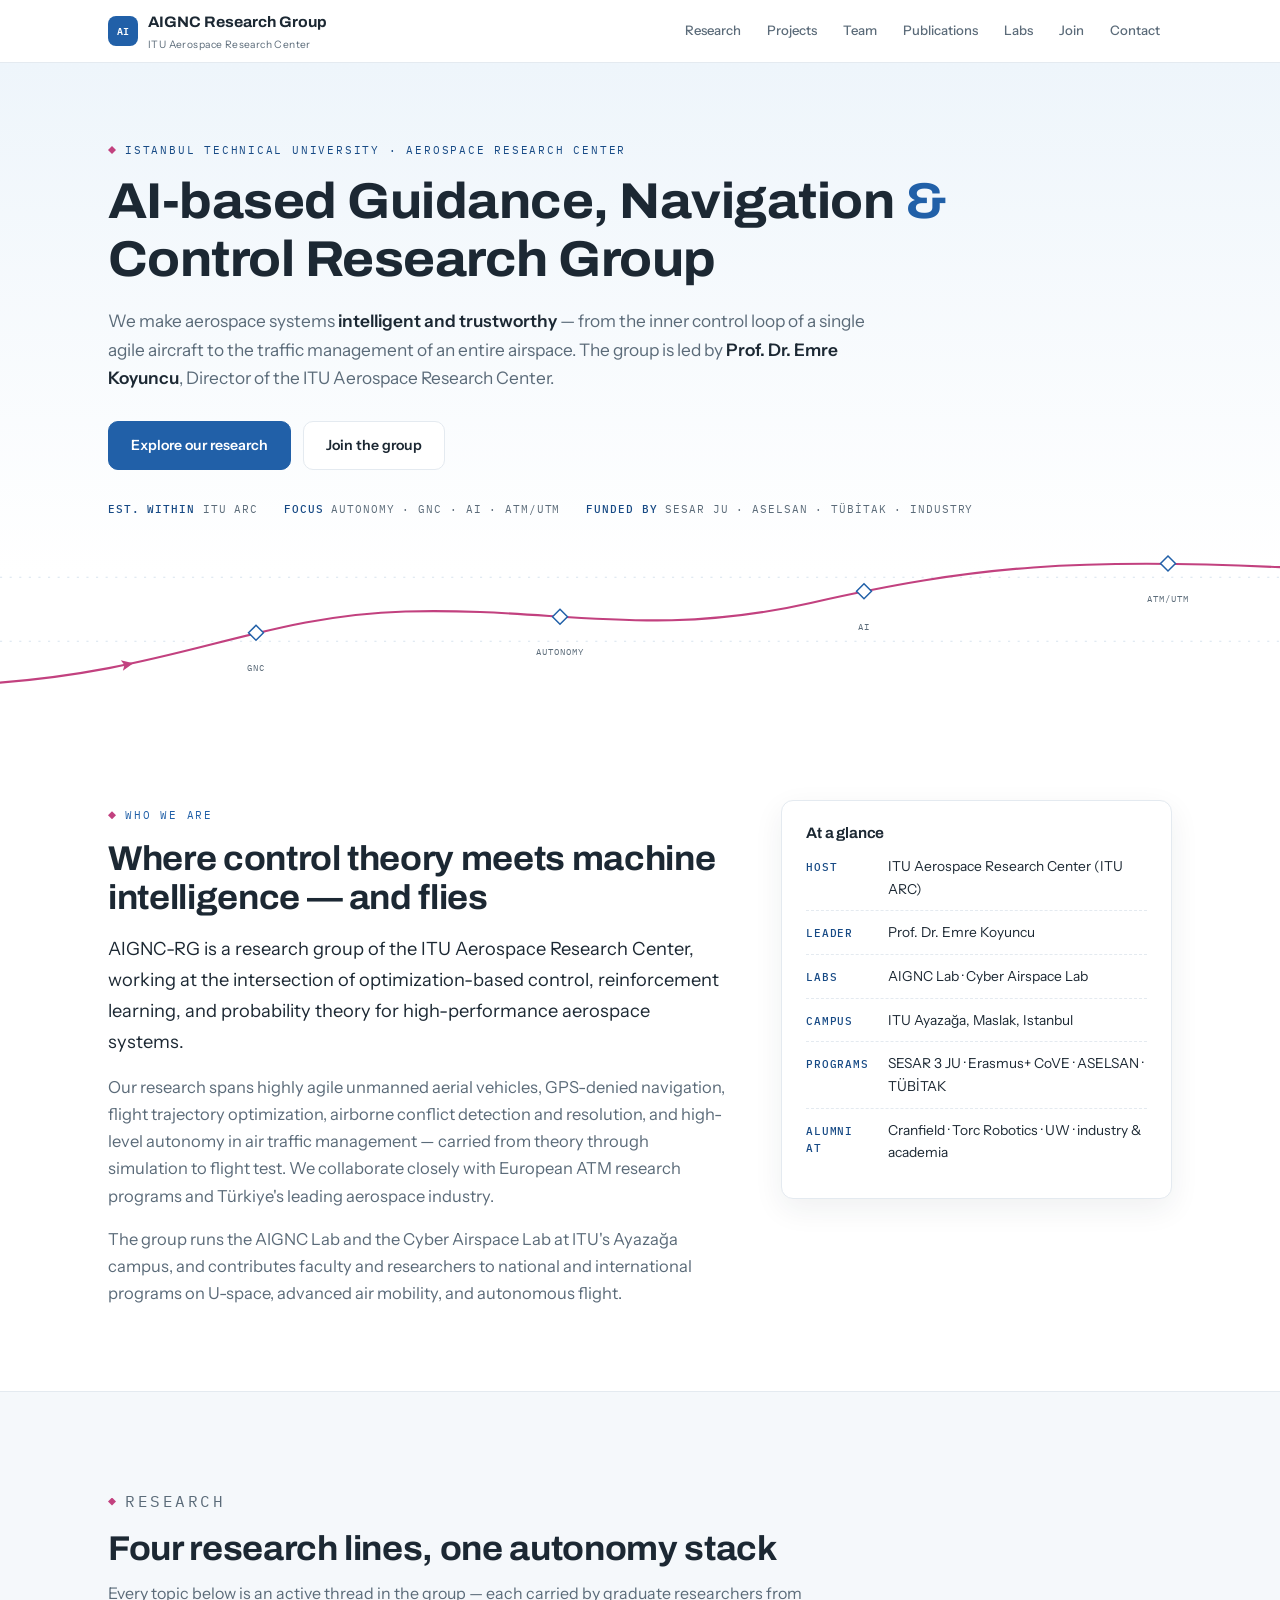
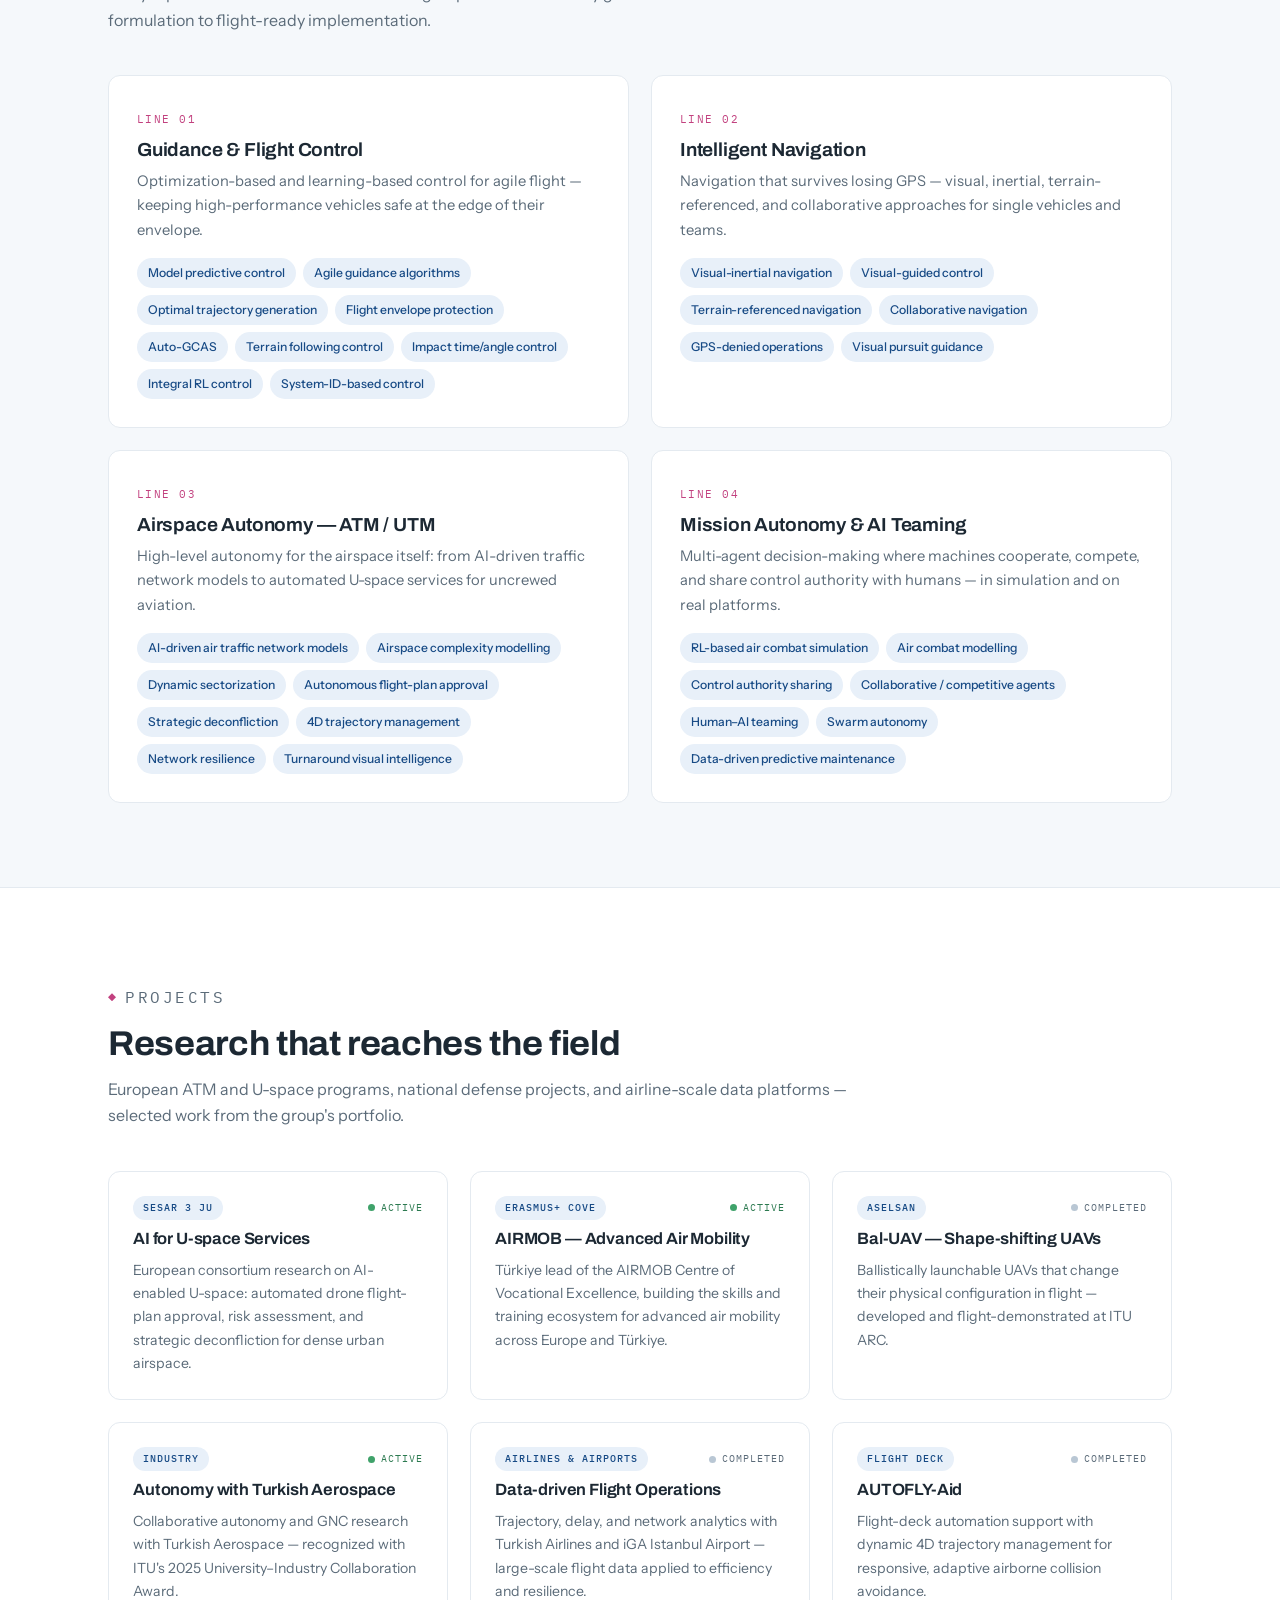
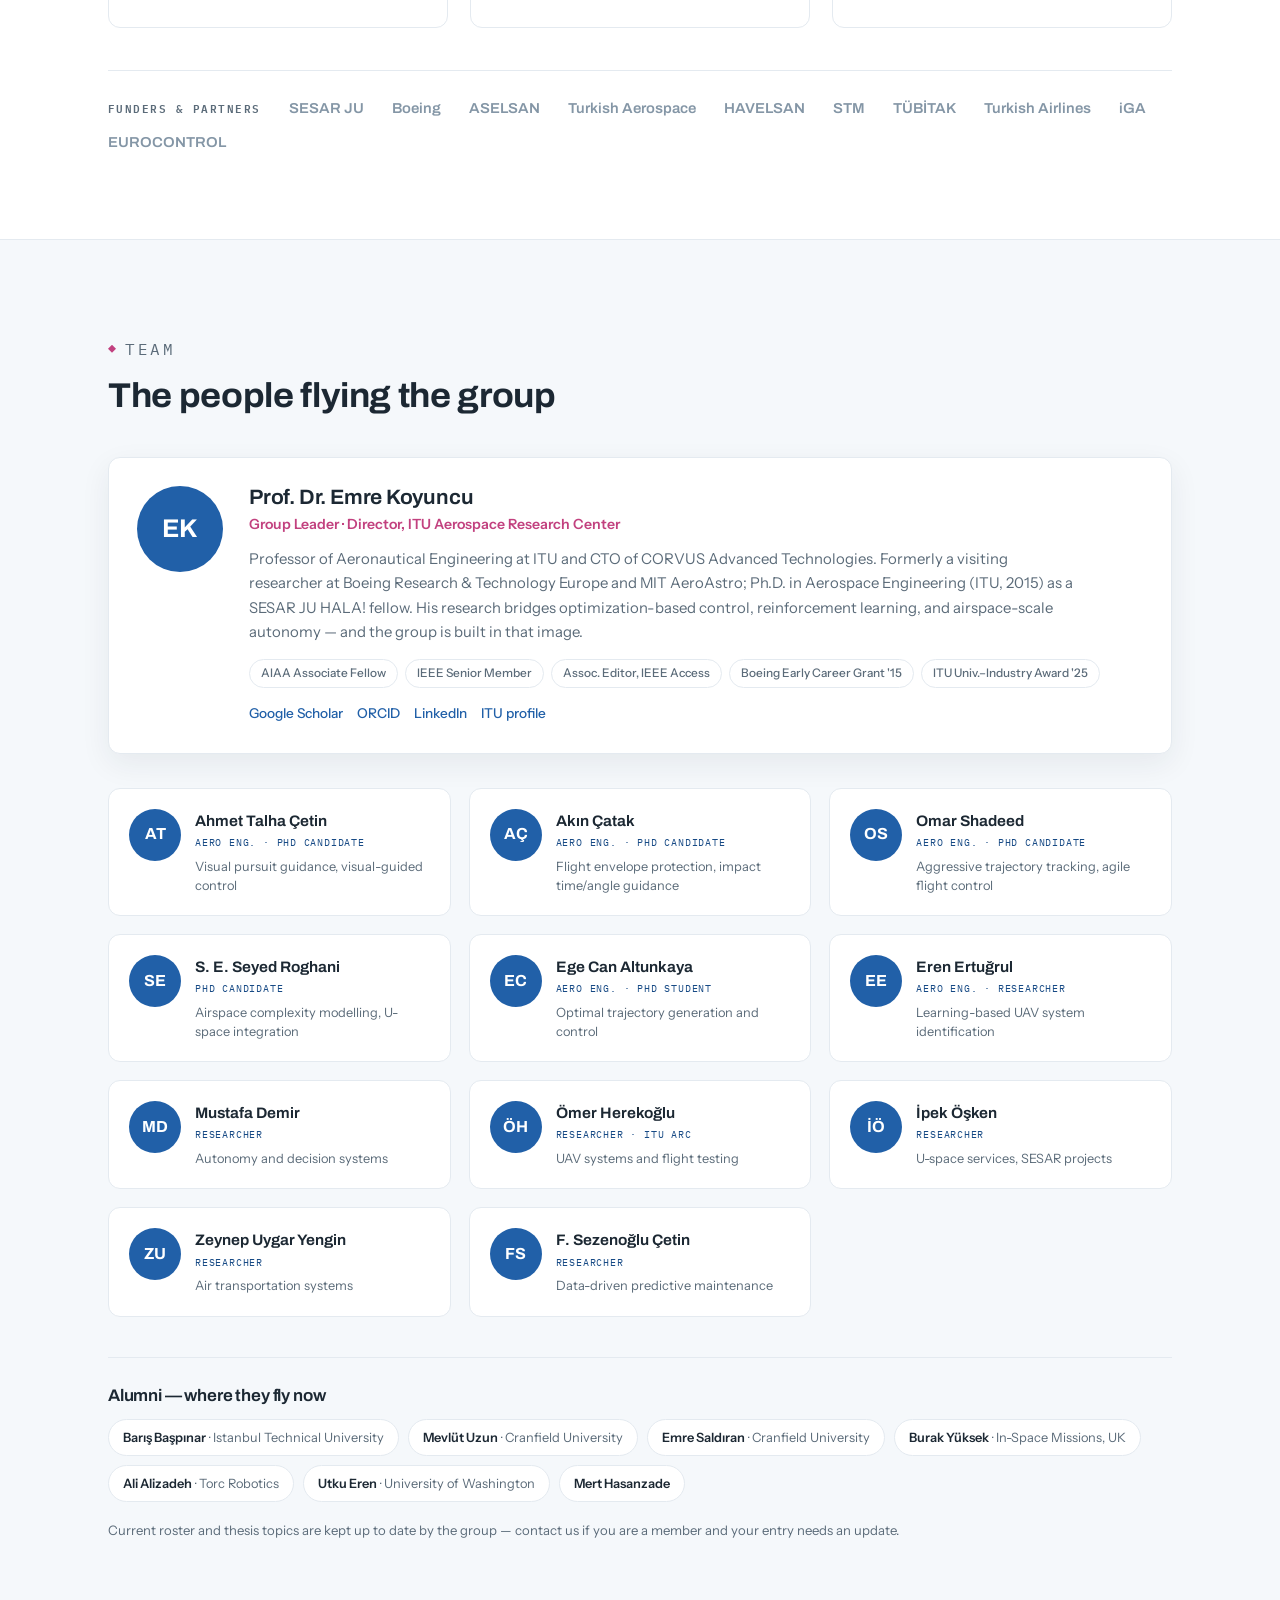
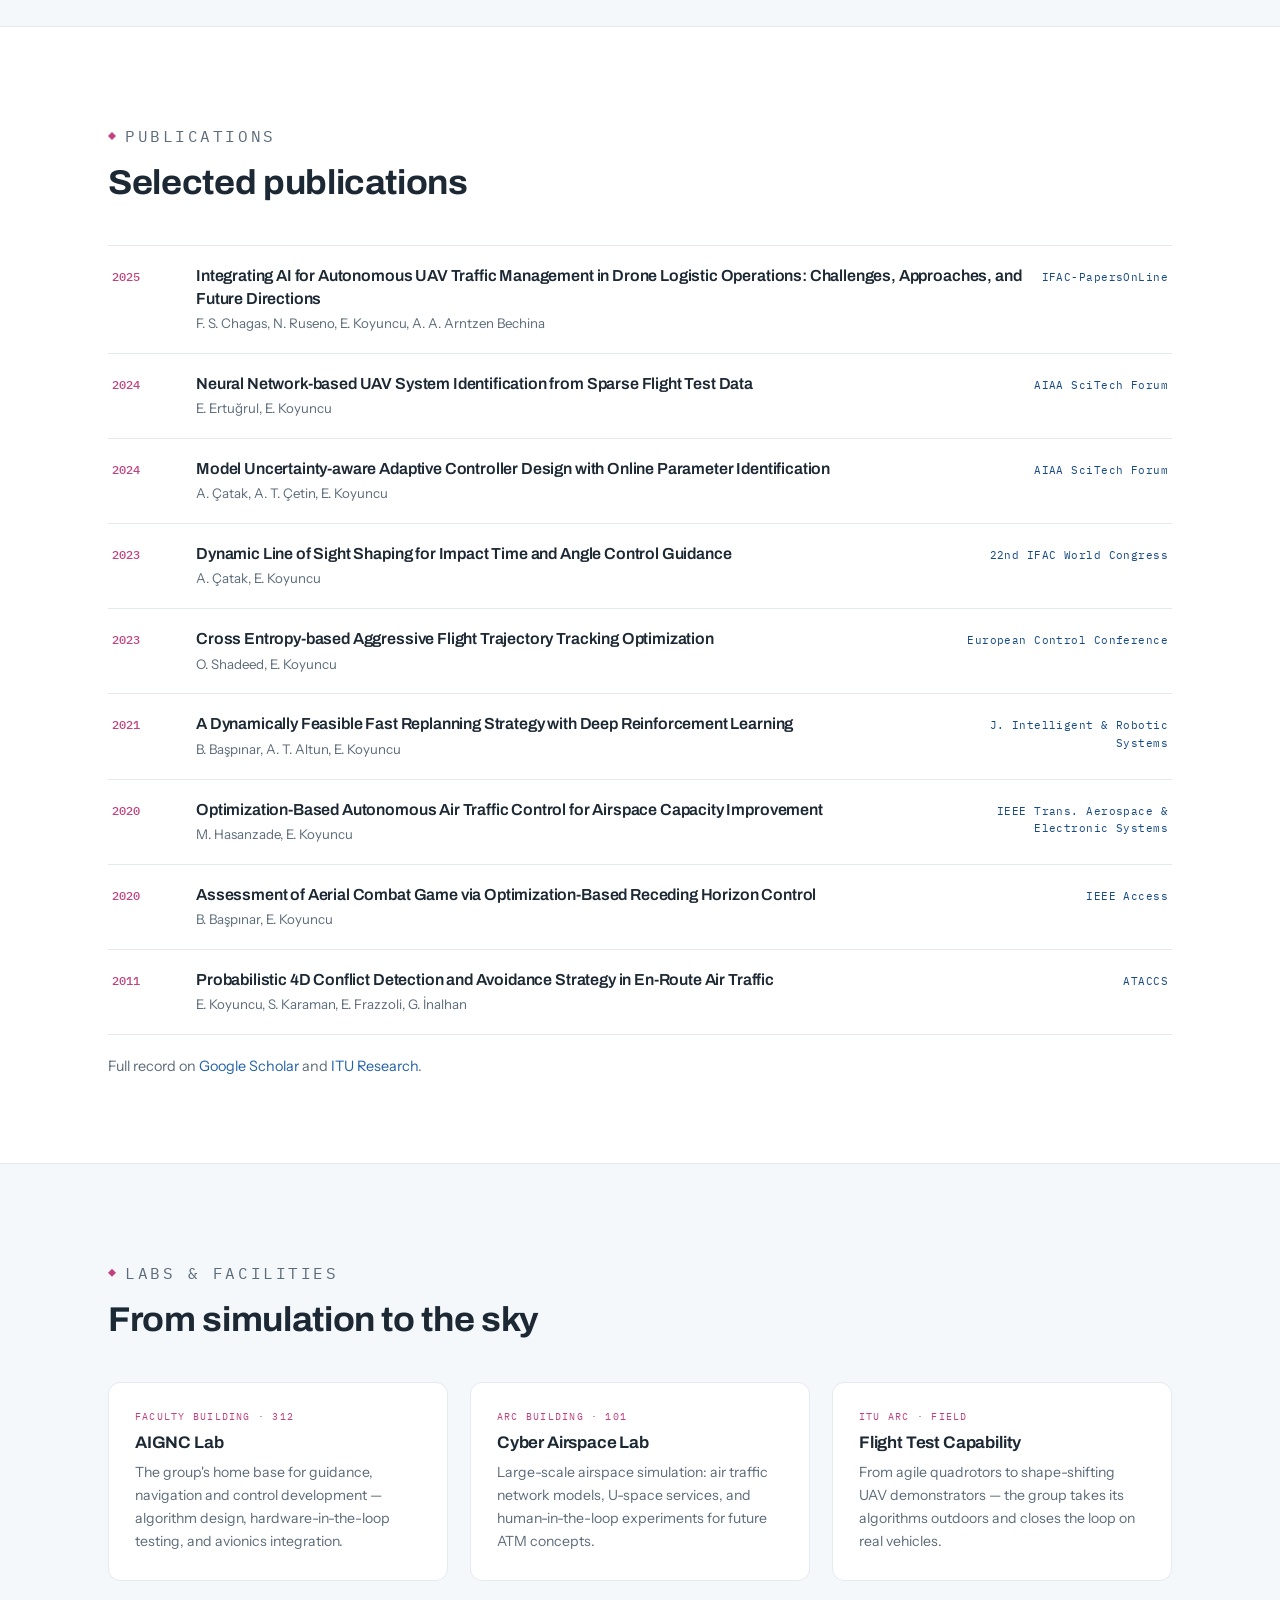
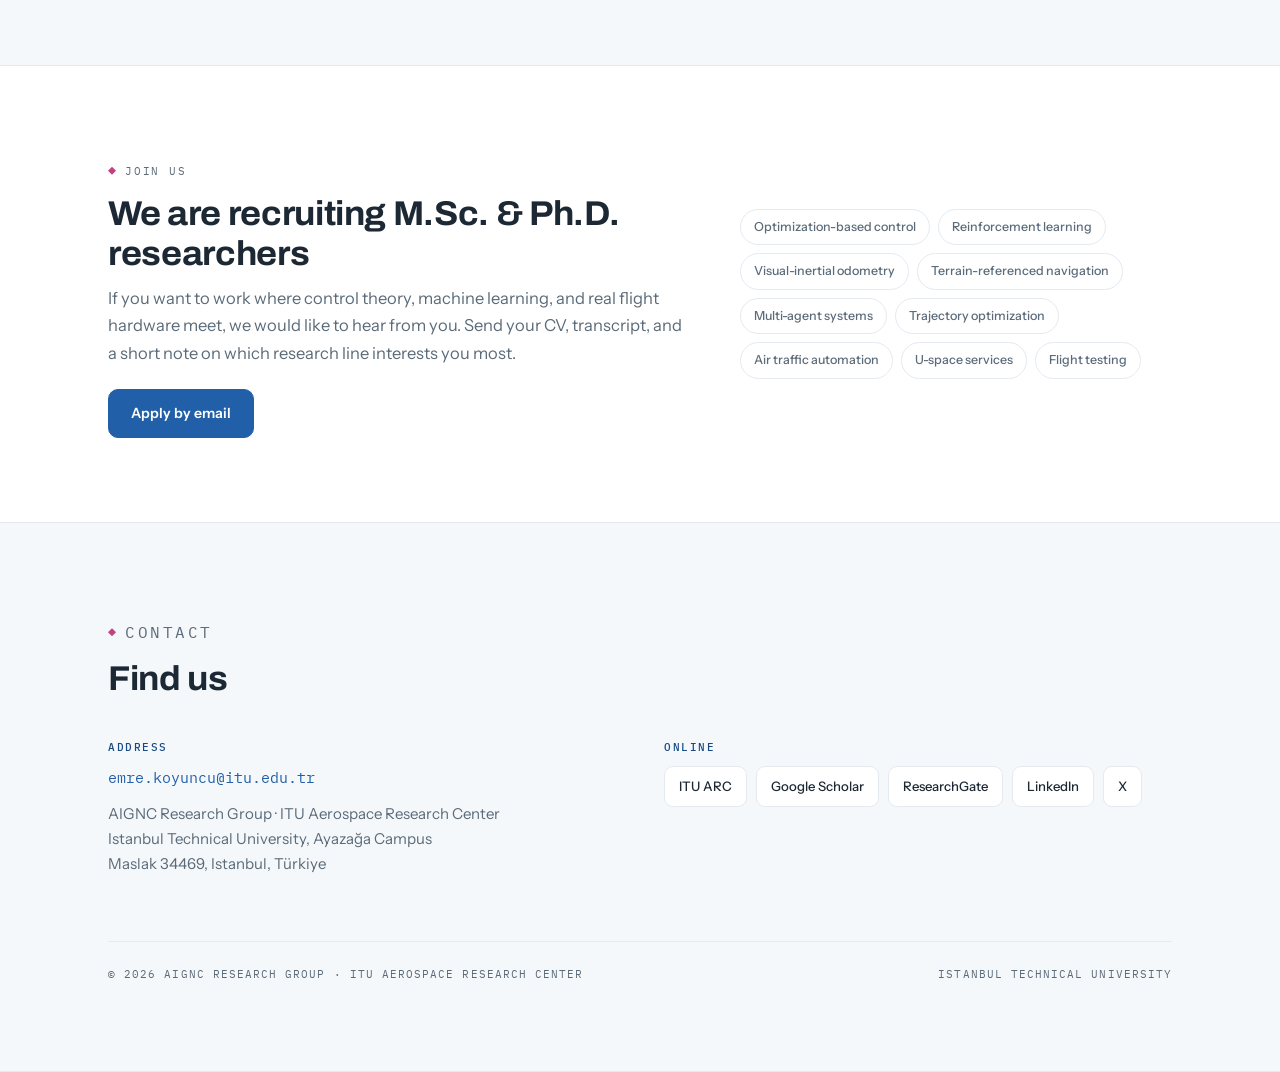
==== index.html @ 19add196 "Add files via upload" ====
<!DOCTYPE html>
<html lang="en">
<head>
<meta charset="UTF-8">
<meta name="viewport" content="width=device-width, initial-scale=1.0">
<title>AIGNC Research Group — AI, Guidance, Navigation & Control | ITU Aerospace Research Center</title>
<meta name="description" content="The AI-based Guidance, Navigation and Control Research Group (AIGNC-RG) at ITU Aerospace Research Center. Led by Prof. Dr. Emre Koyuncu. Research in aerospace autonomy, GNC, AI in aerospace, and ATM/UTM.">
<meta property="og:title" content="AIGNC Research Group — ITU Aerospace Research Center">
<meta property="og:description" content="Autonomy, guidance, navigation & control, AI in aerospace, and ATM/UTM research at Istanbul Technical University.">
<meta property="og:type" content="website">
<link rel="preconnect" href="https://fonts.googleapis.com">
<link rel="preconnect" href="https://fonts.gstatic.com" crossorigin>
<link href="https://fonts.googleapis.com/css2?family=Archivo:wdth,wght@88..112,400..750&family=Instrument+Sans:ital,wght@0,400..700;1,400&family=IBM+Plex+Mono:wght@400;500&display=swap" rel="stylesheet">
<style>
:root{
  --bg:#FFFFFF;
  --bg-soft:#F5F8FB;        /* alternating sections */
  --bg-sky:linear-gradient(180deg,#EEF5FB 0%,#FFFFFF 78%);
  --ink:#1C2833;
  --ink-dim:#5B6B79;
  --line:#E4EAF0;
  --blue:#2160A8;           /* chart blue — links, structure */
  --blue-deep:#174A85;
  --blue-tint:#E8F0F9;
  --magenta:#C2417F;        /* the flight-path line, used sparingly */
  --radius:12px;
  --maxw:1120px;
  --font-display:"Archivo",system-ui,sans-serif;
  --font-body:"Instrument Sans",system-ui,sans-serif;
  --font-mono:"IBM Plex Mono",Consolas,monospace;
  --shadow:0 10px 30px rgba(28,40,51,.07);
}
*{margin:0;padding:0;box-sizing:border-box}
html{scroll-behavior:smooth;scroll-padding-top:80px}
body{
  font-family:var(--font-body);font-size:16.5px;line-height:1.65;
  color:var(--ink);background:var(--bg);-webkit-font-smoothing:antialiased;
}
::selection{background:var(--blue);color:#fff}
.wrap{max-width:var(--maxw);margin:0 auto;padding:0 28px}
h1,h2,h3{font-family:var(--font-display);line-height:1.15;letter-spacing:-.01em;color:var(--ink)}
h2{font-size:clamp(1.6rem,3vw,2.15rem);font-weight:700;font-variation-settings:"wdth" 104}
h3{font-size:1.05rem;font-weight:650;font-variation-settings:"wdth" 102}
a{color:var(--blue);text-decoration:none}
a:hover{text-decoration:underline;text-underline-offset:3px}
a:focus-visible,button:focus-visible{outline:2px solid var(--blue);outline-offset:3px;border-radius:4px}
section{padding:84px 0}
.alt{background:var(--bg-soft);border-top:1px solid var(--line);border-bottom:1px solid var(--line)}
.eyebrow{
  display:inline-flex;align-items:center;gap:9px;
  font-family:var(--font-mono);font-size:.7rem;letter-spacing:.16em;
  text-transform:uppercase;color:var(--blue);margin-bottom:14px;
}
.eyebrow::before{
  content:"";width:8px;height:8px;flex:none;background:var(--magenta);
  clip-path:polygon(50% 0,100% 50%,50% 100%,0 50%);
}
.sec-head{max-width:740px;margin-bottom:42px}
.sec-head p{margin-top:12px;color:var(--ink-dim);font-size:1rem}
.reveal{opacity:0;transform:translateY(16px);transition:opacity .65s ease,transform .65s ease}
.reveal.in{opacity:1;transform:none}
@media (prefers-reduced-motion:reduce){
  .reveal{opacity:1;transform:none;transition:none}
  html{scroll-behavior:auto}
  #fpath{stroke-dashoffset:0 !important;animation:none !important}
}

/* ---------- nav ---------- */
.nav{
  position:sticky;top:0;z-index:60;background:rgba(255,255,255,.88);
  backdrop-filter:blur(10px);border-bottom:1px solid var(--line);
}
.nav-in{max-width:var(--maxw);margin:0 auto;padding:0 28px;display:flex;align-items:center;gap:20px;height:62px}
.brand{display:flex;align-items:center;gap:10px;text-decoration:none}
.brand:hover{text-decoration:none}
.brand .mark{
  width:30px;height:30px;border-radius:8px;background:var(--blue);
  display:grid;place-items:center;color:#fff;
  font-family:var(--font-mono);font-size:.6rem;font-weight:600;letter-spacing:.03em;
}
.brand b{font-family:var(--font-display);font-weight:700;font-size:.95rem;color:var(--ink);font-variation-settings:"wdth" 104}
.brand small{display:block;font-size:.64rem;color:var(--ink-dim);font-weight:400;letter-spacing:.04em;margin-top:1px}
.nav-links{display:flex;gap:2px;margin-left:auto;overflow-x:auto;scrollbar-width:none}
.nav-links::-webkit-scrollbar{display:none}
.nav-links a{
  font-size:.82rem;font-weight:500;color:var(--ink-dim);
  padding:8px 12px;border-radius:8px;white-space:nowrap;
}
.nav-links a:hover{color:var(--blue-deep);background:var(--blue-tint);text-decoration:none}

/* ---------- hero ---------- */
.hero{background:var(--bg-sky);position:relative;overflow:hidden}
.hero-in{max-width:var(--maxw);margin:0 auto;padding:72px 28px 0;position:relative;z-index:1}
.hero .eyebrow{color:var(--blue-deep)}
.hero h1{
  font-size:clamp(2rem,4.6vw,3.15rem);font-weight:730;
  font-variation-settings:"wdth" 106;max-width:17em;
}
.hero h1 em{font-style:normal;color:var(--blue)}
.hero .sub{
  margin-top:18px;max-width:44em;font-size:1.08rem;color:var(--ink-dim);
}
.hero .sub b{color:var(--ink);font-weight:600}
.hero-ctas{display:flex;flex-wrap:wrap;gap:12px;margin-top:28px}
.btn{
  display:inline-block;font-family:var(--font-body);font-weight:600;font-size:.88rem;
  padding:12px 22px;border-radius:10px;border:1px solid var(--line);
  color:var(--ink);background:#fff;transition:all .2s ease;
}
.btn:hover{text-decoration:none;transform:translateY(-1px);border-color:var(--blue);color:var(--blue-deep);box-shadow:var(--shadow)}
.btn.primary{background:var(--blue);border-color:var(--blue);color:#fff}
.btn.primary:hover{background:var(--blue-deep);border-color:var(--blue-deep);color:#fff}
.hero-facts{
  display:flex;flex-wrap:wrap;gap:8px 26px;margin-top:30px;
  font-family:var(--font-mono);font-size:.7rem;letter-spacing:.08em;
  color:var(--ink-dim);text-transform:uppercase;
}
.hero-facts span b{color:var(--blue-deep);font-weight:500}

/* hero flight-path band */
.skyband{position:relative;margin-top:8px;height:190px}
.skyband svg{position:absolute;inset:0;width:100%;height:100%}
#fpath{
  stroke:var(--magenta);stroke-width:2;fill:none;
  stroke-dasharray:1600;stroke-dashoffset:1600;
  animation:draw 3s .3s ease forwards;
}
@keyframes draw{to{stroke-dashoffset:0}}
.gridline{stroke:#D7E3EE;stroke-width:1;stroke-dasharray:2 7}
.wpd{fill:#fff;stroke:var(--blue);stroke-width:1.4}
.wpt-lab{font-family:var(--font-mono);font-size:8.5px;fill:var(--ink-dim);letter-spacing:1px}

/* ---------- about ---------- */
.about-grid{display:grid;grid-template-columns:1.35fr .85fr;gap:52px;align-items:start}
.about-grid .lede{font-size:1.14rem;line-height:1.7}
.about-grid p+p{margin-top:16px;color:var(--ink-dim)}
.host-card{
  background:#fff;border:1px solid var(--line);border-radius:var(--radius);
  padding:24px;box-shadow:var(--shadow);
}
.host-card h3{font-size:.95rem;margin-bottom:12px}
.host-card p{font-size:.88rem;color:var(--ink-dim)}
.host-card .row{display:flex;gap:12px;padding:10px 0;border-top:1px dashed var(--line);font-size:.86rem;align-items:baseline}
.host-card .row:first-of-type{border-top:none;padding-top:0}
.host-card .row b{font-family:var(--font-mono);font-size:.66rem;letter-spacing:.08em;color:var(--blue-deep);min-width:70px;text-transform:uppercase;font-weight:500}

/* ---------- research ---------- */
.themes{display:grid;grid-template-columns:1fr 1fr;gap:22px}
.theme{
  background:#fff;border:1px solid var(--line);border-radius:var(--radius);
  padding:28px;transition:transform .22s ease,box-shadow .22s ease,border-color .22s ease;
}
.theme:hover{transform:translateY(-3px);box-shadow:var(--shadow);border-color:#CBD9E6}
.theme .num{
  font-family:var(--font-mono);font-size:.66rem;letter-spacing:.14em;color:var(--magenta);
  text-transform:uppercase;
}
.theme h3{font-size:1.18rem;margin:8px 0 8px}
.theme>p{font-size:.92rem;color:var(--ink-dim);margin-bottom:16px}
.chips{display:flex;flex-wrap:wrap;gap:7px}
.chips span{
  font-size:.76rem;font-weight:500;color:var(--blue-deep);
  background:var(--blue-tint);border-radius:99px;padding:5px 11px;
}

/* ---------- projects ---------- */
.projects-grid{display:grid;grid-template-columns:repeat(3,1fr);gap:22px}
.proj{
  background:#fff;border:1px solid var(--line);border-radius:var(--radius);
  padding:24px;display:flex;flex-direction:column;gap:10px;
  transition:transform .22s ease,box-shadow .22s ease;
}
.proj:hover{transform:translateY(-3px);box-shadow:var(--shadow)}
.proj .top{display:flex;justify-content:space-between;align-items:center;gap:10px}
.proj .funder{
  font-family:var(--font-mono);font-size:.62rem;font-weight:500;letter-spacing:.1em;
  text-transform:uppercase;color:var(--blue-deep);
  background:var(--blue-tint);border-radius:99px;padding:4px 10px;
}
.proj .status{
  font-family:var(--font-mono);font-size:.6rem;letter-spacing:.1em;text-transform:uppercase;
  color:var(--ink-dim);display:inline-flex;align-items:center;gap:6px;
}
.proj .status::before{content:"";width:7px;height:7px;border-radius:50%;background:#B9C7D4}
.proj .status.active::before{background:#3FA26A}
.proj .status.active{color:#2C7A50}
.proj h3{font-size:1.02rem}
.proj p{font-size:.88rem;color:var(--ink-dim)}
.partners{
  margin-top:42px;padding-top:26px;border-top:1px solid var(--line);
  display:flex;flex-wrap:wrap;align-items:baseline;gap:10px 28px;
}
.partners .lbl{font-family:var(--font-mono);font-size:.66rem;letter-spacing:.14em;text-transform:uppercase;color:var(--ink-dim)}
.partners span{font-family:var(--font-display);font-variation-settings:"wdth" 103;font-weight:600;font-size:.9rem;color:#8496A6}

/* ---------- team ---------- */
.leader{
  display:grid;grid-template-columns:auto 1fr;gap:26px;align-items:start;
  background:#fff;border:1px solid var(--line);border-radius:var(--radius);
  padding:28px;box-shadow:var(--shadow);margin-bottom:34px;
}
.avatar{
  width:86px;height:86px;border-radius:50%;flex:none;
  background:var(--blue);color:#fff;display:grid;place-items:center;
  font-family:var(--font-display);font-weight:700;font-size:1.6rem;
}
.avatar.sm{width:52px;height:52px;font-size:1rem}
.leader h3{font-size:1.3rem}
.leader .role{color:var(--magenta);font-weight:600;font-size:.88rem;margin:3px 0 10px}
.leader p{font-size:.93rem;color:var(--ink-dim);max-width:56em}
.leader .creds{display:flex;flex-wrap:wrap;gap:7px;margin-top:14px}
.leader .creds span{
  font-size:.74rem;font-weight:500;color:var(--ink-dim);
  border:1px solid var(--line);border-radius:99px;padding:4px 11px;
}
.leader .links{display:flex;flex-wrap:wrap;gap:14px;margin-top:14px;font-size:.85rem;font-weight:500}
.team-grid{display:grid;grid-template-columns:repeat(3,1fr);gap:18px}
.member{
  background:#fff;border:1px solid var(--line);border-radius:var(--radius);
  padding:20px;display:flex;gap:14px;align-items:flex-start;
  transition:transform .2s ease,box-shadow .2s ease;
}
.member:hover{transform:translateY(-2px);box-shadow:var(--shadow)}
.member h4{font-family:var(--font-display);font-variation-settings:"wdth" 102;font-size:.95rem;font-weight:650}
.member .deg{font-family:var(--font-mono);font-size:.62rem;letter-spacing:.08em;text-transform:uppercase;color:var(--blue-deep);margin:2px 0 6px}
.member p{font-size:.8rem;color:var(--ink-dim);line-height:1.5}
.alumni{margin-top:40px;padding-top:28px;border-top:1px solid var(--line)}
.alumni h3{margin-bottom:14px}
.alumni-row{display:flex;flex-wrap:wrap;gap:9px}
.alumni-row span{
  font-size:.8rem;color:var(--ink-dim);background:#fff;border:1px solid var(--line);
  border-radius:99px;padding:7px 14px;
}
.alumni-row b{color:var(--ink);font-weight:600}
.team-note{margin-top:18px;font-size:.82rem;color:var(--ink-dim)}

/* ---------- publications ---------- */
.pub-list{border-top:1px solid var(--line)}
.pub{
  display:grid;grid-template-columns:64px 1fr auto;gap:20px;align-items:baseline;
  padding:18px 4px;border-bottom:1px solid var(--line);
}
.pub .yr{font-family:var(--font-mono);font-size:.78rem;font-weight:500;color:var(--magenta)}
.pub h3{font-size:1rem;font-weight:600;line-height:1.45;font-variation-settings:"wdth" 100}
.pub .auth{font-size:.83rem;color:var(--ink-dim);margin-top:3px}
.pub .venue{font-family:var(--font-mono);font-size:.68rem;letter-spacing:.04em;color:var(--blue-deep);text-align:right;max-width:220px}
.pub-foot{margin-top:20px;font-size:.9rem;color:var(--ink-dim)}

/* ---------- facilities ---------- */
.fac-grid{display:grid;grid-template-columns:repeat(3,1fr);gap:22px}
.fac{
  background:#fff;border:1px solid var(--line);border-radius:var(--radius);padding:26px;
}
.fac .loc{font-family:var(--font-mono);font-size:.64rem;letter-spacing:.12em;text-transform:uppercase;color:var(--magenta);margin-bottom:8px}
.fac h3{font-size:1.05rem;margin-bottom:8px}
.fac p{font-size:.88rem;color:var(--ink-dim)}

/* ---------- join ---------- */
.join-in{display:grid;grid-template-columns:1.15fr .85fr;gap:48px;align-items:center}
.join-in p{color:var(--ink-dim);margin-top:12px;max-width:36em}
.join-topics{display:flex;flex-wrap:wrap;gap:8px}
.join-topics span{
  font-size:.78rem;font-weight:500;background:#fff;border:1px solid var(--line);
  border-radius:99px;padding:7px 13px;color:var(--ink-dim);
}

/* ---------- contact ---------- */
.contact-grid{display:grid;grid-template-columns:1fr 1fr;gap:48px}
.contact .block h3{font-family:var(--font-mono);font-size:.68rem;font-weight:500;letter-spacing:.14em;text-transform:uppercase;color:var(--blue-deep);margin-bottom:12px}
.contact .block p{color:var(--ink-dim);font-size:.94rem}
.contact .mail{font-family:var(--font-mono);font-size:.98rem}
.linkrow{display:flex;flex-wrap:wrap;gap:9px;margin-top:6px}
.linkrow a{
  font-size:.82rem;font-weight:500;border:1px solid var(--line);border-radius:9px;
  padding:9px 14px;color:var(--ink);background:#fff;
}
.linkrow a:hover{border-color:var(--blue);color:var(--blue-deep);text-decoration:none}
.foot{
  border-top:1px solid var(--line);margin-top:64px;padding:24px 0 4px;
  display:flex;justify-content:space-between;gap:16px;flex-wrap:wrap;
  font-family:var(--font-mono);font-size:.66rem;letter-spacing:.1em;
  color:var(--ink-dim);text-transform:uppercase;
}

/* ---------- responsive ---------- */
@media (max-width:960px){
  .themes,.contact-grid,.join-in,.about-grid{grid-template-columns:1fr;gap:34px}
  .projects-grid,.fac-grid,.team-grid{grid-template-columns:1fr 1fr}
  .skyband{height:150px}
}
@media (max-width:620px){
  section{padding:60px 0}
  .wrap{padding:0 20px}
  .nav-in{padding:0 20px;gap:12px}
  .brand small{display:none}
  .projects-grid,.fac-grid,.team-grid{grid-template-columns:1fr}
  .leader{grid-template-columns:1fr}
  .pub{grid-template-columns:52px 1fr}
  .pub .venue{grid-column:2;text-align:left;max-width:none;margin-top:2px}
  .skyband{height:120px}
}
</style>
</head>
<body>

<!-- ═════════ NAV ═════════ -->
<nav class="nav" aria-label="Primary">
  <div class="nav-in">
    <a class="brand" href="#top">
      <span class="mark">AI</span>
      <span><b>AIGNC Research Group</b><small>ITU Aerospace Research Center</small></span>
    </a>
    <div class="nav-links">
      <a href="#research">Research</a>
      <a href="#projects">Projects</a>
      <a href="#team">Team</a>
      <a href="#publications">Publications</a>
      <a href="#facilities">Labs</a>
      <a href="#join">Join</a>
      <a href="#contact">Contact</a>
    </div>
  </div>
</nav>

<!-- ═════════ HERO ═════════ -->
<header class="hero" id="top">
  <div class="hero-in">
    <p class="eyebrow">Istanbul Technical University · Aerospace Research Center</p>
    <h1>AI-based Guidance, Navigation <em>&amp;</em> Control Research Group</h1>
    <p class="sub">
      We make aerospace systems <b>intelligent and trustworthy</b> — from the inner control loop of a
      single agile aircraft to the traffic management of an entire airspace. The group is led by
      <b>Prof. Dr. Emre Koyuncu</b>, Director of the ITU Aerospace Research Center.
    </p>
    <div class="hero-ctas">
      <a class="btn primary" href="#research">Explore our research</a>
      <a class="btn" href="#join">Join the group</a>
    </div>
    <div class="hero-facts">
      <span><b>Est. within</b> ITU ARC</span>
      <span><b>Focus</b> Autonomy · GNC · AI · ATM/UTM</span>
      <span><b>Funded by</b> SESAR JU · ASELSAN · TÜBİTAK · Industry</span>
    </div>
  </div>

  <!-- flight-path band: research themes as waypoints -->
  <div class="skyband" aria-hidden="true">
    <svg viewBox="0 0 1200 190" preserveAspectRatio="xMidYMax slice" xmlns="http://www.w3.org/2000/svg">
      <line class="gridline" x1="0" y1="60"  x2="1200" y2="60"/>
      <line class="gridline" x1="0" y1="120" x2="1200" y2="120"/>
      <path id="fpath" d="M-20 160 C 160 150, 240 96, 380 92 S 610 118, 760 84 S 1010 40, 1230 52"/>
      <g>
        <path class="wpd" d="M240 105 l7 7 -7 7 -7 -7 z"/>
        <text class="wpt-lab" x="240" y="148" text-anchor="middle">GNC</text>
        <path class="wpd" d="M525 90 l7 7 -7 7 -7 -7 z"/>
        <text class="wpt-lab" x="525" y="133" text-anchor="middle">AUTONOMY</text>
        <path class="wpd" d="M810 66 l7 7 -7 7 -7 -7 z"/>
        <text class="wpt-lab" x="810" y="109" text-anchor="middle">AI</text>
        <path class="wpd" d="M1095 40 l7 7 -7 7 -7 -7 z"/>
        <text class="wpt-lab" x="1095" y="83" text-anchor="middle">ATM/UTM</text>
      </g>
      <g id="plane">
        <path d="M0 -5 L11 0 L0 5 L2.5 0 Z" fill="#C2417F"/>
        <animateMotion id="planeMotion" dur="16s" repeatCount="indefinite" rotate="auto" begin="1s">
          <mpath href="#fpath"/>
        </animateMotion>
      </g>
    </svg>
  </div>
</header>

<!-- ═════════ ABOUT ═════════ -->
<section id="about">
  <div class="wrap">
    <div class="about-grid">
      <div class="reveal">
        <p class="eyebrow">Who we are</p>
        <h2>Where control theory meets machine intelligence — and flies</h2>
        <p class="lede" style="margin-top:16px">
          AIGNC-RG is a research group of the ITU Aerospace Research Center, working at the
          intersection of optimization-based control, reinforcement learning, and probability
          theory for high-performance aerospace systems.
        </p>
        <p>
          Our research spans highly agile unmanned aerial vehicles, GPS-denied navigation, flight
          trajectory optimization, airborne conflict detection and resolution, and high-level
          autonomy in air traffic management — carried from theory through simulation to flight
          test. We collaborate closely with European ATM research programs and Türkiye's leading
          aerospace industry.
        </p>
        <p>
          The group runs the AIGNC Lab and the Cyber Airspace Lab at ITU's Ayazağa campus, and
          contributes faculty and researchers to national and international programs on U-space,
          advanced air mobility, and autonomous flight.
        </p>
      </div>
      <aside class="host-card reveal" aria-label="At a glance">
        <h3>At a glance</h3>
        <div class="row"><b>Host</b><span>ITU Aerospace Research Center (ITU ARC)</span></div>
        <div class="row"><b>Leader</b><span>Prof. Dr. Emre Koyuncu</span></div>
        <div class="row"><b>Labs</b><span>AIGNC Lab · Cyber Airspace Lab</span></div>
        <div class="row"><b>Campus</b><span>ITU Ayazağa, Maslak, Istanbul</span></div>
        <div class="row"><b>Programs</b><span>SESAR 3 JU · Erasmus+ CoVE · ASELSAN · TÜBİTAK</span></div>
        <div class="row"><b>Alumni at</b><span>Cranfield · Torc Robotics · UW · industry &amp; academia</span></div>
      </aside>
    </div>
  </div>
</section>

<!-- ═════════ RESEARCH ═════════ -->
<section id="research" class="alt">
  <div class="wrap">
    <div class="sec-head reveal">
      <p class="eyebrow">Research</p>
      <h2>Four research lines, one autonomy stack</h2>
      <p>Every topic below is an active thread in the group — each carried by graduate researchers
      from formulation to flight-ready implementation.</p>
    </div>
    <div class="themes">
      <article class="theme reveal">
        <span class="num">Line 01</span>
        <h3>Guidance &amp; Flight Control</h3>
        <p>Optimization-based and learning-based control for agile flight — keeping high-performance
        vehicles safe at the edge of their envelope.</p>
        <div class="chips">
          <span>Model predictive control</span><span>Agile guidance algorithms</span>
          <span>Optimal trajectory generation</span><span>Flight envelope protection</span>
          <span>Auto-GCAS</span><span>Terrain following control</span>
          <span>Impact time/angle control</span><span>Integral RL control</span>
          <span>System-ID-based control</span>
        </div>
      </article>
      <article class="theme reveal">
        <span class="num">Line 02</span>
        <h3>Intelligent Navigation</h3>
        <p>Navigation that survives losing GPS — visual, inertial, terrain-referenced, and
        collaborative approaches for single vehicles and teams.</p>
        <div class="chips">
          <span>Visual-inertial navigation</span><span>Visual-guided control</span>
          <span>Terrain-referenced navigation</span><span>Collaborative navigation</span>
          <span>GPS-denied operations</span><span>Visual pursuit guidance</span>
        </div>
      </article>
      <article class="theme reveal">
        <span class="num">Line 03</span>
        <h3>Airspace Autonomy — ATM / UTM</h3>
        <p>High-level autonomy for the airspace itself: from AI-driven traffic network models to
        automated U-space services for uncrewed aviation.</p>
        <div class="chips">
          <span>AI-driven air traffic network models</span><span>Airspace complexity modelling</span>
          <span>Dynamic sectorization</span><span>Autonomous flight-plan approval</span>
          <span>Strategic deconfliction</span><span>4D trajectory management</span>
          <span>Network resilience</span><span>Turnaround visual intelligence</span>
        </div>
      </article>
      <article class="theme reveal">
        <span class="num">Line 04</span>
        <h3>Mission Autonomy &amp; AI Teaming</h3>
        <p>Multi-agent decision-making where machines cooperate, compete, and share control
        authority with humans — in simulation and on real platforms.</p>
        <div class="chips">
          <span>RL-based air combat simulation</span><span>Air combat modelling</span>
          <span>Control authority sharing</span><span>Collaborative / competitive agents</span>
          <span>Human–AI teaming</span><span>Swarm autonomy</span>
          <span>Data-driven predictive maintenance</span>
        </div>
      </article>
    </div>
  </div>
</section>

<!-- ═════════ PROJECTS ═════════ -->
<section id="projects">
  <div class="wrap">
    <div class="sec-head reveal">
      <p class="eyebrow">Projects</p>
      <h2>Research that reaches the field</h2>
      <p>European ATM and U-space programs, national defense projects, and airline-scale data
      platforms — selected work from the group's portfolio.</p>
    </div>
    <div class="projects-grid">
      <article class="proj reveal">
        <div class="top"><span class="funder">SESAR 3 JU</span><span class="status active">Active</span></div>
        <h3>AI for U-space Services</h3>
        <p>European consortium research on AI-enabled U-space: automated drone flight-plan approval,
        risk assessment, and strategic deconfliction for dense urban airspace.</p>
      </article>
      <article class="proj reveal">
        <div class="top"><span class="funder">Erasmus+ CoVE</span><span class="status active">Active</span></div>
        <h3>AIRMOB — Advanced Air Mobility</h3>
        <p>Türkiye lead of the AIRMOB Centre of Vocational Excellence, building the skills and
        training ecosystem for advanced air mobility across Europe and Türkiye.</p>
      </article>
      <article class="proj reveal">
        <div class="top"><span class="funder">ASELSAN</span><span class="status">Completed</span></div>
        <h3>Bal-UAV — Shape-shifting UAVs</h3>
        <p>Ballistically launchable UAVs that change their physical configuration in flight —
        developed and flight-demonstrated at ITU ARC.</p>
      </article>
      <article class="proj reveal">
        <div class="top"><span class="funder">Industry</span><span class="status active">Active</span></div>
        <h3>Autonomy with Turkish Aerospace</h3>
        <p>Collaborative autonomy and GNC research with Turkish Aerospace — recognized with ITU's
        2025 University–Industry Collaboration Award.</p>
      </article>
      <article class="proj reveal">
        <div class="top"><span class="funder">Airlines &amp; Airports</span><span class="status">Completed</span></div>
        <h3>Data-driven Flight Operations</h3>
        <p>Trajectory, delay, and network analytics with Turkish Airlines and iGA Istanbul Airport —
        large-scale flight data applied to efficiency and resilience.</p>
      </article>
      <article class="proj reveal">
        <div class="top"><span class="funder">Flight Deck</span><span class="status">Completed</span></div>
        <h3>AUTOFLY-Aid</h3>
        <p>Flight-deck automation support with dynamic 4D trajectory management for responsive,
        adaptive airborne collision avoidance.</p>
      </article>
    </div>
    <div class="partners reveal">
      <span class="lbl">Funders &amp; partners</span>
      <span>SESAR JU</span><span>Boeing</span><span>ASELSAN</span><span>Turkish Aerospace</span>
      <span>HAVELSAN</span><span>STM</span><span>TÜBİTAK</span><span>Turkish Airlines</span><span>iGA</span><span>EUROCONTROL</span>
    </div>
  </div>
</section>

<!-- ═════════ TEAM ═════════ -->
<section id="team" class="alt">
  <div class="wrap">
    <div class="sec-head reveal">
      <p class="eyebrow">Team</p>
      <h2>The people flying the group</h2>
    </div>

    <!-- leader -->
    <article class="leader reveal">
      <div class="avatar" aria-hidden="true">EK</div>
      <div>
        <h3>Prof. Dr. Emre Koyuncu</h3>
        <p class="role">Group Leader · Director, ITU Aerospace Research Center</p>
        <p>
          Professor of Aeronautical Engineering at ITU and CTO of CORVUS Advanced Technologies.
          Formerly a visiting researcher at Boeing Research &amp; Technology Europe and MIT
          AeroAstro; Ph.D. in Aerospace Engineering (ITU, 2015) as a SESAR JU HALA! fellow. His
          research bridges optimization-based control, reinforcement learning, and airspace-scale
          autonomy — and the group is built in that image.
        </p>
        <div class="creds">
          <span>AIAA Associate Fellow</span><span>IEEE Senior Member</span>
          <span>Assoc. Editor, IEEE Access</span><span>Boeing Early Career Grant '15</span>
          <span>ITU Univ.–Industry Award '25</span>
        </div>
        <div class="links">
          <a href="https://scholar.google.com/citations?user=b13mKdoAAAAJ" target="_blank" rel="noopener">Google Scholar</a>
          <a href="https://orcid.org/0000-0002-0726-4979" target="_blank" rel="noopener">ORCID</a>
          <a href="https://www.linkedin.com/in/koyuncue/" target="_blank" rel="noopener">LinkedIn</a>
          <a href="https://research.itu.edu.tr/en/persons/koyuncuem" target="_blank" rel="noopener">ITU profile</a>
        </div>
      </div>
    </article>

    <!-- members: rendered from the TEAM array in the script at the bottom -->
    <div class="team-grid" id="teamGrid"></div>

    <div class="alumni reveal">
      <h3>Alumni — where they fly now</h3>
      <div class="alumni-row">
        <span><b>Barış Başpınar</b> · Istanbul Technical University</span>
        <span><b>Mevlüt Uzun</b> · Cranfield University</span>
        <span><b>Emre Saldıran</b> · Cranfield University</span>
        <span><b>Burak Yüksek</b> · In-Space Missions, UK</span>
        <span><b>Ali Alizadeh</b> · Torc Robotics</span>
        <span><b>Utku Eren</b> · University of Washington</span>
        <span><b>Mert Hasanzade</b></span>
      </div>
    </div>
    <p class="team-note reveal">Current roster and thesis topics are kept up to date by the group —
    contact us if you are a member and your entry needs an update.</p>
  </div>
</section>

<!-- ═════════ PUBLICATIONS ═════════ -->
<section id="publications">
  <div class="wrap">
    <div class="sec-head reveal">
      <p class="eyebrow">Publications</p>
      <h2>Selected publications</h2>
    </div>
    <div class="pub-list reveal">
      <article class="pub">
        <span class="yr">2025</span>
        <div>
          <h3>Integrating AI for Autonomous UAV Traffic Management in Drone Logistic Operations: Challenges, Approaches, and Future Directions</h3>
          <p class="auth">F. S. Chagas, N. Ruseno, E. Koyuncu, A. A. Arntzen Bechina</p>
        </div>
        <span class="venue">IFAC-PapersOnLine</span>
      </article>
      <article class="pub">
        <span class="yr">2024</span>
        <div>
          <h3>Neural Network-based UAV System Identification from Sparse Flight Test Data</h3>
          <p class="auth">E. Ertuğrul, E. Koyuncu</p>
        </div>
        <span class="venue">AIAA SciTech Forum</span>
      </article>
      <article class="pub">
        <span class="yr">2024</span>
        <div>
          <h3>Model Uncertainty-aware Adaptive Controller Design with Online Parameter Identification</h3>
          <p class="auth">A. Çatak, A. T. Çetin, E. Koyuncu</p>
        </div>
        <span class="venue">AIAA SciTech Forum</span>
      </article>
      <article class="pub">
        <span class="yr">2023</span>
        <div>
          <h3>Dynamic Line of Sight Shaping for Impact Time and Angle Control Guidance</h3>
          <p class="auth">A. Çatak, E. Koyuncu</p>
        </div>
        <span class="venue">22nd IFAC World Congress</span>
      </article>
      <article class="pub">
        <span class="yr">2023</span>
        <div>
          <h3>Cross Entropy-based Aggressive Flight Trajectory Tracking Optimization</h3>
          <p class="auth">O. Shadeed, E. Koyuncu</p>
        </div>
        <span class="venue">European Control Conference</span>
      </article>
      <article class="pub">
        <span class="yr">2021</span>
        <div>
          <h3>A Dynamically Feasible Fast Replanning Strategy with Deep Reinforcement Learning</h3>
          <p class="auth">B. Başpınar, A. T. Altun, E. Koyuncu</p>
        </div>
        <span class="venue">J. Intelligent &amp; Robotic Systems</span>
      </article>
      <article class="pub">
        <span class="yr">2020</span>
        <div>
          <h3>Optimization-Based Autonomous Air Traffic Control for Airspace Capacity Improvement</h3>
          <p class="auth">M. Hasanzade, E. Koyuncu</p>
        </div>
        <span class="venue">IEEE Trans. Aerospace &amp; Electronic Systems</span>
      </article>
      <article class="pub">
        <span class="yr">2020</span>
        <div>
          <h3>Assessment of Aerial Combat Game via Optimization-Based Receding Horizon Control</h3>
          <p class="auth">B. Başpınar, E. Koyuncu</p>
        </div>
        <span class="venue">IEEE Access</span>
      </article>
      <article class="pub">
        <span class="yr">2011</span>
        <div>
          <h3>Probabilistic 4D Conflict Detection and Avoidance Strategy in En-Route Air Traffic</h3>
          <p class="auth">E. Koyuncu, S. Karaman, E. Frazzoli, G. İnalhan</p>
        </div>
        <span class="venue">ATACCS</span>
      </article>
    </div>
    <p class="pub-foot reveal">
      Full record on
      <a href="https://scholar.google.com/citations?user=b13mKdoAAAAJ" target="_blank" rel="noopener">Google Scholar</a> and
      <a href="https://research.itu.edu.tr/en/persons/koyuncuem" target="_blank" rel="noopener">ITU Research</a>.
    </p>
  </div>
</section>

<!-- ═════════ FACILITIES ═════════ -->
<section id="facilities" class="alt">
  <div class="wrap">
    <div class="sec-head reveal">
      <p class="eyebrow">Labs &amp; Facilities</p>
      <h2>From simulation to the sky</h2>
    </div>
    <div class="fac-grid">
      <article class="fac reveal">
        <p class="loc">Faculty Building · 312</p>
        <h3>AIGNC Lab</h3>
        <p>The group's home base for guidance, navigation and control development — algorithm
        design, hardware-in-the-loop testing, and avionics integration.</p>
      </article>
      <article class="fac reveal">
        <p class="loc">ARC Building · 101</p>
        <h3>Cyber Airspace Lab</h3>
        <p>Large-scale airspace simulation: air traffic network models, U-space services, and
        human-in-the-loop experiments for future ATM concepts.</p>
      </article>
      <article class="fac reveal">
        <p class="loc">ITU ARC · Field</p>
        <h3>Flight Test Capability</h3>
        <p>From agile quadrotors to shape-shifting UAV demonstrators — the group takes its
        algorithms outdoors and closes the loop on real vehicles.</p>
      </article>
    </div>
  </div>
</section>

<!-- ═════════ JOIN ═════════ -->
<section id="join">
  <div class="wrap join-in">
    <div class="reveal">
      <p class="eyebrow">Join us</p>
      <h2>We are recruiting M.Sc. &amp; Ph.D. researchers</h2>
      <p>If you want to work where control theory, machine learning, and real flight hardware meet,
      we would like to hear from you. Send your CV, transcript, and a short note on which research
      line interests you most.</p>
      <div class="hero-ctas" style="margin-top:22px">
        <a class="btn primary" href="mailto:emre.koyuncu@itu.edu.tr?subject=AIGNC%20—%20Graduate%20application">Apply by email</a>
      </div>
    </div>
    <div class="join-topics reveal">
      <span>Optimization-based control</span><span>Reinforcement learning</span>
      <span>Visual-inertial odometry</span><span>Terrain-referenced navigation</span>
      <span>Multi-agent systems</span><span>Trajectory optimization</span>
      <span>Air traffic automation</span><span>U-space services</span><span>Flight testing</span>
    </div>
  </div>
</section>

<!-- ═════════ CONTACT ═════════ -->
<section id="contact" class="contact alt">
  <div class="wrap">
    <div class="sec-head reveal">
      <p class="eyebrow">Contact</p>
      <h2>Find us</h2>
    </div>
    <div class="contact-grid">
      <div class="block reveal">
        <h3>Address</h3>
        <p class="mail"><a href="mailto:emre.koyuncu@itu.edu.tr">emre.koyuncu@itu.edu.tr</a></p>
        <p style="margin-top:12px">AIGNC Research Group · ITU Aerospace Research Center<br>
        Istanbul Technical University, Ayazağa Campus<br>
        Maslak 34469, Istanbul, Türkiye</p>
      </div>
      <div class="block reveal">
        <h3>Online</h3>
        <div class="linkrow">
          <a href="https://arc.itu.edu.tr" target="_blank" rel="noopener">ITU ARC</a>
          <a href="https://scholar.google.com/citations?user=b13mKdoAAAAJ" target="_blank" rel="noopener">Google Scholar</a>
          <a href="https://www.researchgate.net/profile/Emre-Koyuncu" target="_blank" rel="noopener">ResearchGate</a>
          <a href="https://www.linkedin.com/in/koyuncue/" target="_blank" rel="noopener">LinkedIn</a>
          <a href="https://x.com/koyuncuemr" target="_blank" rel="noopener">X</a>
        </div>
      </div>
    </div>
    <div class="foot">
      <span>© <span id="y">2026</span> AIGNC Research Group · ITU Aerospace Research Center</span>
      <span>Istanbul Technical University</span>
    </div>
  </div>
</section>

<script>
/* ── TEAM ROSTER ─────────────────────────────────────────────
   Edit this array to update the team section. Each entry:
   { name, degree (short label), topics (one line) }              */
const TEAM = [
  {name:"Ahmet Talha Çetin", degree:"Aero Eng. · PhD Candidate", topics:"Visual pursuit guidance, visual-guided control"},
  {name:"Akın Çatak",        degree:"Aero Eng. · PhD Candidate", topics:"Flight envelope protection, impact time/angle guidance"},
  {name:"Omar Shadeed",      degree:"Aero Eng. · PhD Candidate", topics:"Aggressive trajectory tracking, agile flight control"},
  {name:"S. E. Seyed Roghani", degree:"PhD Candidate",           topics:"Airspace complexity modelling, U-space integration"},
  {name:"Ege Can Altunkaya", degree:"Aero Eng. · PhD Student",   topics:"Optimal trajectory generation and control"},
  {name:"Eren Ertuğrul",     degree:"Aero Eng. · Researcher",    topics:"Learning-based UAV system identification"},
  {name:"Mustafa Demir",     degree:"Researcher",                topics:"Autonomy and decision systems"},
  {name:"Ömer Herekoğlu",    degree:"Researcher · ITU ARC",      topics:"UAV systems and flight testing"},
  {name:"İpek Öşken",        degree:"Researcher",                topics:"U-space services, SESAR projects"},
  {name:"Zeynep Uygar Yengin", degree:"Researcher",              topics:"Air transportation systems"},
  {name:"F. Sezenoğlu Çetin", degree:"Researcher",               topics:"Data-driven predictive maintenance"},
];

const grid = document.getElementById('teamGrid');
TEAM.forEach(m=>{
  const initials = m.name.split(' ').filter(w=>w[0]===w[0].toUpperCase()).map(w=>w[0]).slice(0,2).join('');
  const el = document.createElement('article');
  el.className = 'member reveal';
  el.innerHTML = `
    <div class="avatar sm" aria-hidden="true">${initials}</div>
    <div>
      <h4>${m.name}</h4>
      <p class="deg">${m.degree}</p>
      <p>${m.topics}</p>
    </div>`;
  grid.appendChild(el);
});

/* footer year */
document.getElementById('y').textContent = new Date().getFullYear();

/* scroll reveals */
const io = new IntersectionObserver(es=>{
  es.forEach(e=>{ if(e.isIntersecting){ e.target.classList.add('in'); io.unobserve(e.target);} });
},{threshold:.1});
document.querySelectorAll('.reveal').forEach(el=>io.observe(el));

/* respect reduced motion for the SMIL plane animation */
if (window.matchMedia('(prefers-reduced-motion: reduce)').matches){
  const pm = document.getElementById('planeMotion');
  if (pm) pm.remove();
  const plane = document.getElementById('plane');
  if (plane) plane.setAttribute('transform','translate(1060,49)');
}
</script>
</body>
</html>
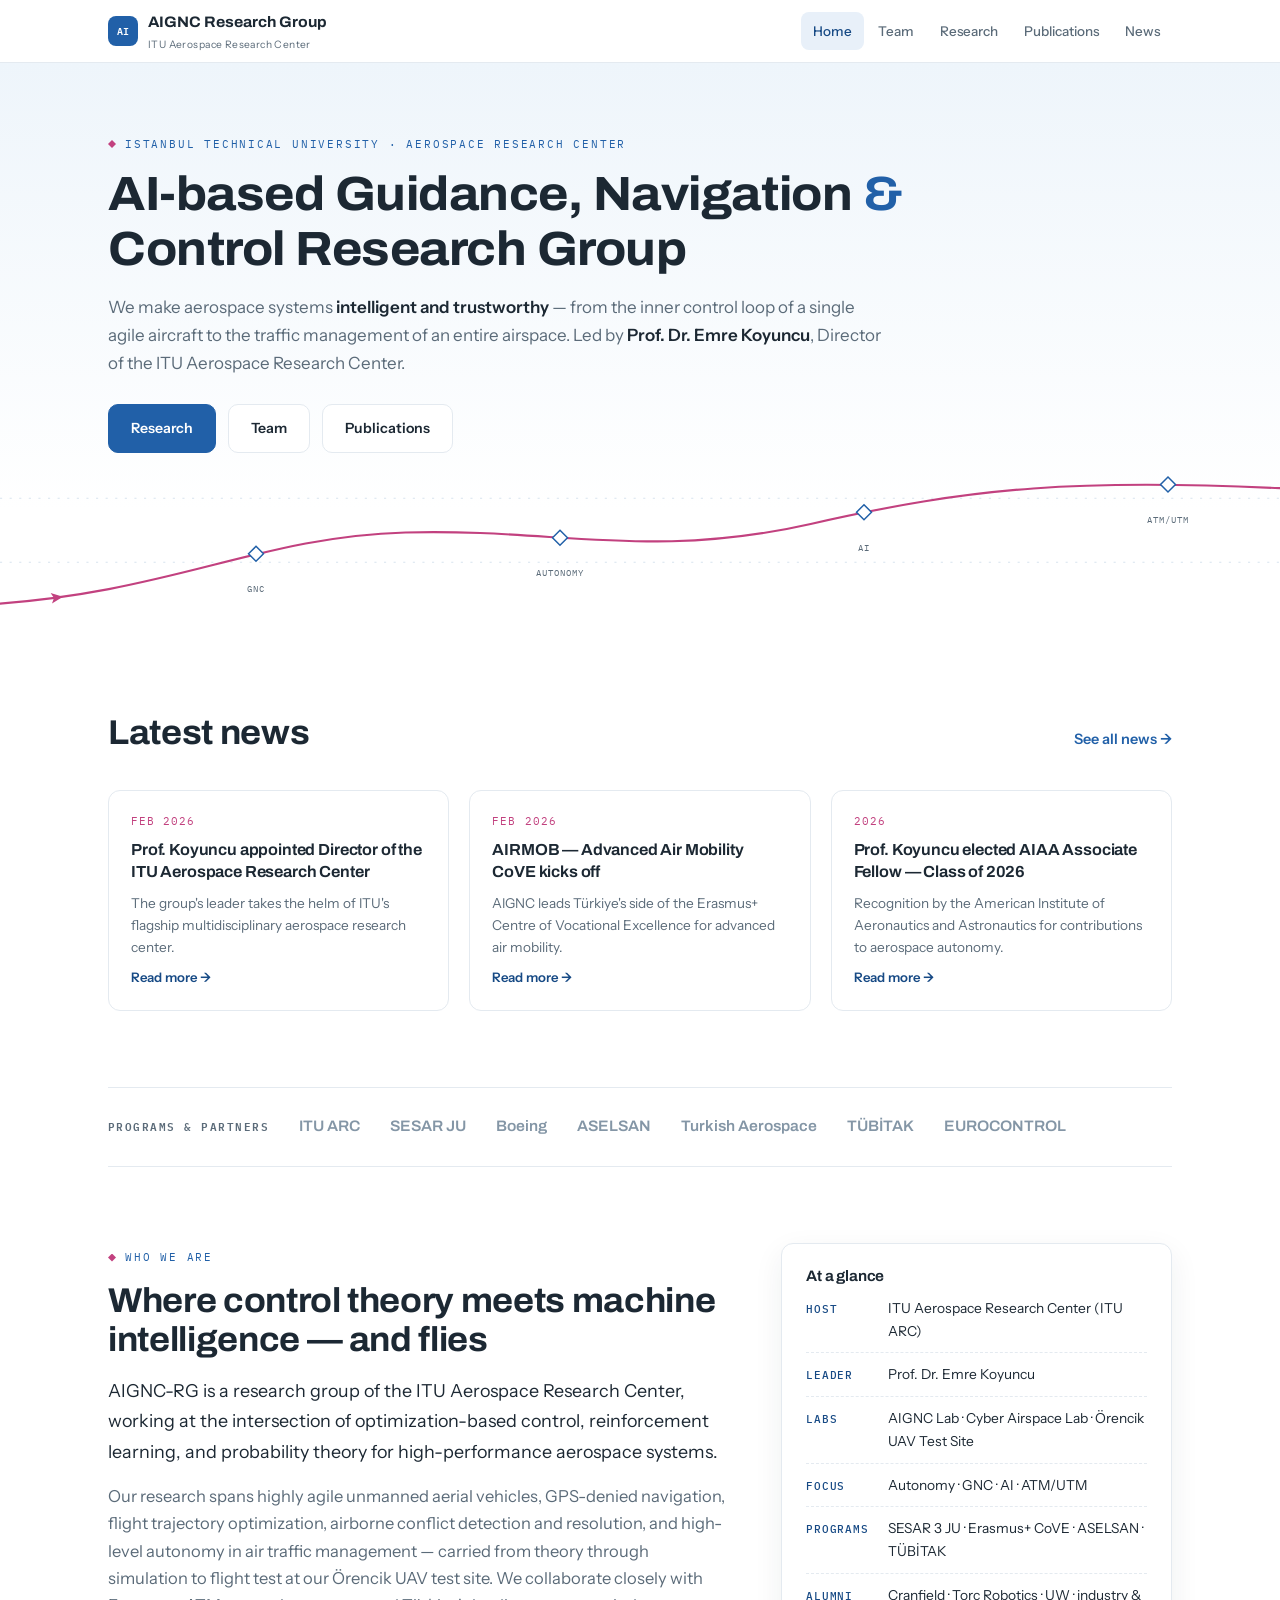
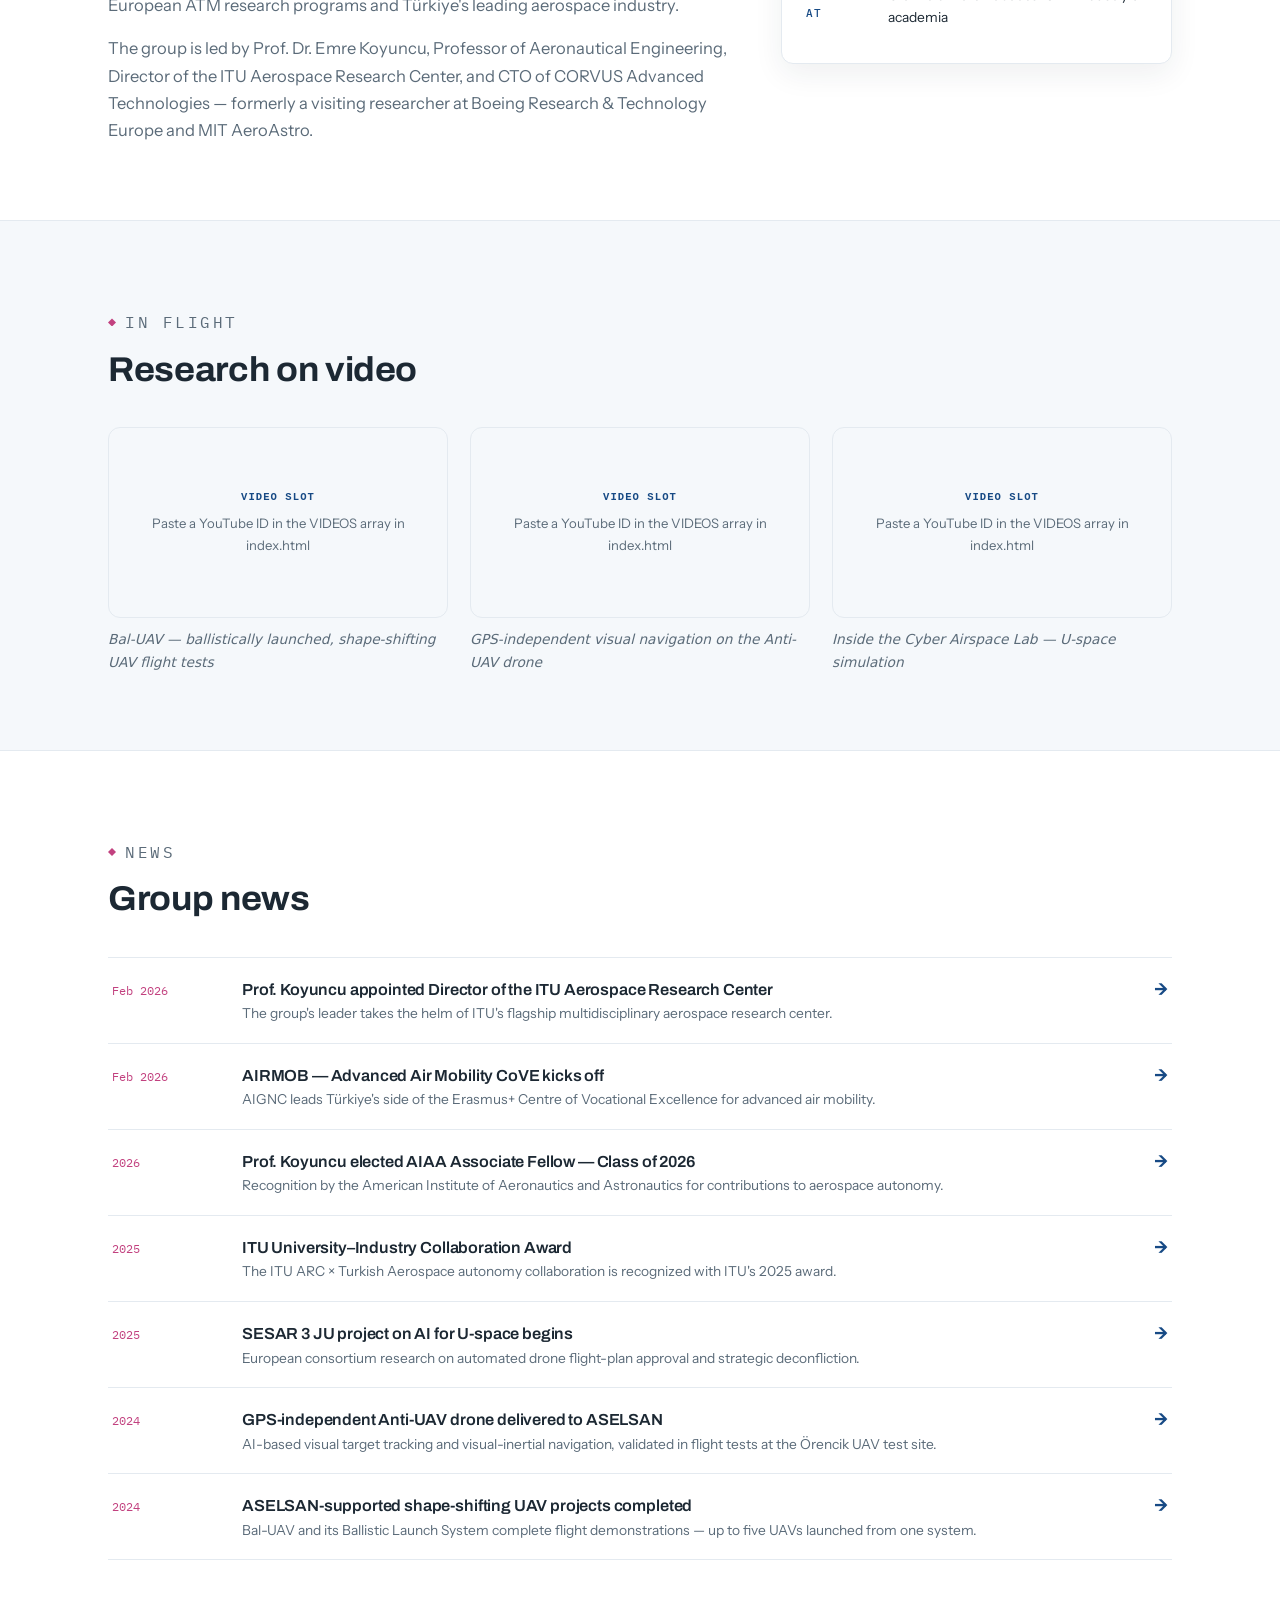
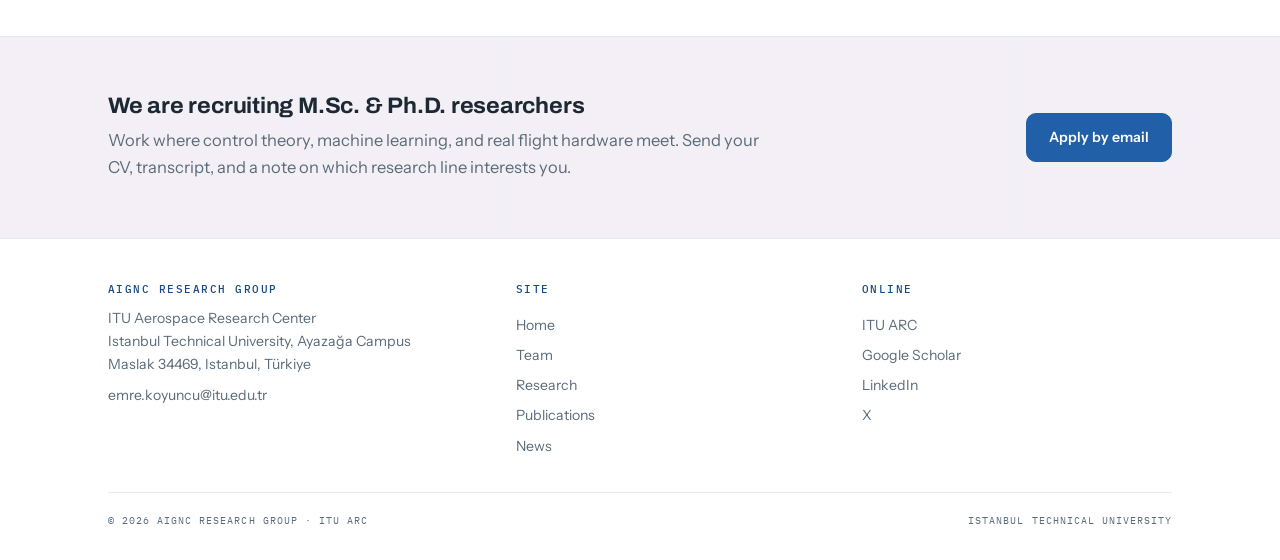
==== commit 32e213ef: "Add files via upload" ====
--- a/index.html
+++ b/index.html
@@ -6,318 +6,26 @@
 <title>AIGNC Research Group — AI, Guidance, Navigation & Control | ITU Aerospace Research Center</title>
 <meta name="description" content="The AI-based Guidance, Navigation and Control Research Group (AIGNC-RG) at ITU Aerospace Research Center. Led by Prof. Dr. Emre Koyuncu. Research in aerospace autonomy, GNC, AI in aerospace, and ATM/UTM.">
 <meta property="og:title" content="AIGNC Research Group — ITU Aerospace Research Center">
-<meta property="og:description" content="Autonomy, guidance, navigation & control, AI in aerospace, and ATM/UTM research at Istanbul Technical University.">
 <meta property="og:type" content="website">
 <link rel="preconnect" href="https://fonts.googleapis.com">
 <link rel="preconnect" href="https://fonts.gstatic.com" crossorigin>
 <link href="https://fonts.googleapis.com/css2?family=Archivo:wdth,wght@88..112,400..750&family=Instrument+Sans:ital,wght@0,400..700;1,400&family=IBM+Plex+Mono:wght@400;500&display=swap" rel="stylesheet">
-<style>
-:root{
-  --bg:#FFFFFF;
-  --bg-soft:#F5F8FB;        /* alternating sections */
-  --bg-sky:linear-gradient(180deg,#EEF5FB 0%,#FFFFFF 78%);
-  --ink:#1C2833;
-  --ink-dim:#5B6B79;
-  --line:#E4EAF0;
-  --blue:#2160A8;           /* chart blue — links, structure */
-  --blue-deep:#174A85;
-  --blue-tint:#E8F0F9;
-  --magenta:#C2417F;        /* the flight-path line, used sparingly */
-  --radius:12px;
-  --maxw:1120px;
-  --font-display:"Archivo",system-ui,sans-serif;
-  --font-body:"Instrument Sans",system-ui,sans-serif;
-  --font-mono:"IBM Plex Mono",Consolas,monospace;
-  --shadow:0 10px 30px rgba(28,40,51,.07);
-}
-*{margin:0;padding:0;box-sizing:border-box}
-html{scroll-behavior:smooth;scroll-padding-top:80px}
-body{
-  font-family:var(--font-body);font-size:16.5px;line-height:1.65;
-  color:var(--ink);background:var(--bg);-webkit-font-smoothing:antialiased;
-}
-::selection{background:var(--blue);color:#fff}
-.wrap{max-width:var(--maxw);margin:0 auto;padding:0 28px}
-h1,h2,h3{font-family:var(--font-display);line-height:1.15;letter-spacing:-.01em;color:var(--ink)}
-h2{font-size:clamp(1.6rem,3vw,2.15rem);font-weight:700;font-variation-settings:"wdth" 104}
-h3{font-size:1.05rem;font-weight:650;font-variation-settings:"wdth" 102}
-a{color:var(--blue);text-decoration:none}
-a:hover{text-decoration:underline;text-underline-offset:3px}
-a:focus-visible,button:focus-visible{outline:2px solid var(--blue);outline-offset:3px;border-radius:4px}
-section{padding:84px 0}
-.alt{background:var(--bg-soft);border-top:1px solid var(--line);border-bottom:1px solid var(--line)}
-.eyebrow{
-  display:inline-flex;align-items:center;gap:9px;
-  font-family:var(--font-mono);font-size:.7rem;letter-spacing:.16em;
-  text-transform:uppercase;color:var(--blue);margin-bottom:14px;
-}
-.eyebrow::before{
-  content:"";width:8px;height:8px;flex:none;background:var(--magenta);
-  clip-path:polygon(50% 0,100% 50%,50% 100%,0 50%);
-}
-.sec-head{max-width:740px;margin-bottom:42px}
-.sec-head p{margin-top:12px;color:var(--ink-dim);font-size:1rem}
-.reveal{opacity:0;transform:translateY(16px);transition:opacity .65s ease,transform .65s ease}
-.reveal.in{opacity:1;transform:none}
-@media (prefers-reduced-motion:reduce){
-  .reveal{opacity:1;transform:none;transition:none}
-  html{scroll-behavior:auto}
-  #fpath{stroke-dashoffset:0 !important;animation:none !important}
-}
-
-/* ---------- nav ---------- */
-.nav{
-  position:sticky;top:0;z-index:60;background:rgba(255,255,255,.88);
-  backdrop-filter:blur(10px);border-bottom:1px solid var(--line);
-}
-.nav-in{max-width:var(--maxw);margin:0 auto;padding:0 28px;display:flex;align-items:center;gap:20px;height:62px}
-.brand{display:flex;align-items:center;gap:10px;text-decoration:none}
-.brand:hover{text-decoration:none}
-.brand .mark{
-  width:30px;height:30px;border-radius:8px;background:var(--blue);
-  display:grid;place-items:center;color:#fff;
-  font-family:var(--font-mono);font-size:.6rem;font-weight:600;letter-spacing:.03em;
-}
-.brand b{font-family:var(--font-display);font-weight:700;font-size:.95rem;color:var(--ink);font-variation-settings:"wdth" 104}
-.brand small{display:block;font-size:.64rem;color:var(--ink-dim);font-weight:400;letter-spacing:.04em;margin-top:1px}
-.nav-links{display:flex;gap:2px;margin-left:auto;overflow-x:auto;scrollbar-width:none}
-.nav-links::-webkit-scrollbar{display:none}
-.nav-links a{
-  font-size:.82rem;font-weight:500;color:var(--ink-dim);
-  padding:8px 12px;border-radius:8px;white-space:nowrap;
-}
-.nav-links a:hover{color:var(--blue-deep);background:var(--blue-tint);text-decoration:none}
-
-/* ---------- hero ---------- */
-.hero{background:var(--bg-sky);position:relative;overflow:hidden}
-.hero-in{max-width:var(--maxw);margin:0 auto;padding:72px 28px 0;position:relative;z-index:1}
-.hero .eyebrow{color:var(--blue-deep)}
-.hero h1{
-  font-size:clamp(2rem,4.6vw,3.15rem);font-weight:730;
-  font-variation-settings:"wdth" 106;max-width:17em;
-}
-.hero h1 em{font-style:normal;color:var(--blue)}
-.hero .sub{
-  margin-top:18px;max-width:44em;font-size:1.08rem;color:var(--ink-dim);
-}
-.hero .sub b{color:var(--ink);font-weight:600}
-.hero-ctas{display:flex;flex-wrap:wrap;gap:12px;margin-top:28px}
-.btn{
-  display:inline-block;font-family:var(--font-body);font-weight:600;font-size:.88rem;
-  padding:12px 22px;border-radius:10px;border:1px solid var(--line);
-  color:var(--ink);background:#fff;transition:all .2s ease;
-}
-.btn:hover{text-decoration:none;transform:translateY(-1px);border-color:var(--blue);color:var(--blue-deep);box-shadow:var(--shadow)}
-.btn.primary{background:var(--blue);border-color:var(--blue);color:#fff}
-.btn.primary:hover{background:var(--blue-deep);border-color:var(--blue-deep);color:#fff}
-.hero-facts{
-  display:flex;flex-wrap:wrap;gap:8px 26px;margin-top:30px;
-  font-family:var(--font-mono);font-size:.7rem;letter-spacing:.08em;
-  color:var(--ink-dim);text-transform:uppercase;
-}
-.hero-facts span b{color:var(--blue-deep);font-weight:500}
-
-/* hero flight-path band */
-.skyband{position:relative;margin-top:8px;height:190px}
-.skyband svg{position:absolute;inset:0;width:100%;height:100%}
-#fpath{
-  stroke:var(--magenta);stroke-width:2;fill:none;
-  stroke-dasharray:1600;stroke-dashoffset:1600;
-  animation:draw 3s .3s ease forwards;
-}
-@keyframes draw{to{stroke-dashoffset:0}}
-.gridline{stroke:#D7E3EE;stroke-width:1;stroke-dasharray:2 7}
-.wpd{fill:#fff;stroke:var(--blue);stroke-width:1.4}
-.wpt-lab{font-family:var(--font-mono);font-size:8.5px;fill:var(--ink-dim);letter-spacing:1px}
-
-/* ---------- about ---------- */
-.about-grid{display:grid;grid-template-columns:1.35fr .85fr;gap:52px;align-items:start}
-.about-grid .lede{font-size:1.14rem;line-height:1.7}
-.about-grid p+p{margin-top:16px;color:var(--ink-dim)}
-.host-card{
-  background:#fff;border:1px solid var(--line);border-radius:var(--radius);
-  padding:24px;box-shadow:var(--shadow);
-}
-.host-card h3{font-size:.95rem;margin-bottom:12px}
-.host-card p{font-size:.88rem;color:var(--ink-dim)}
-.host-card .row{display:flex;gap:12px;padding:10px 0;border-top:1px dashed var(--line);font-size:.86rem;align-items:baseline}
-.host-card .row:first-of-type{border-top:none;padding-top:0}
-.host-card .row b{font-family:var(--font-mono);font-size:.66rem;letter-spacing:.08em;color:var(--blue-deep);min-width:70px;text-transform:uppercase;font-weight:500}
-
-/* ---------- research ---------- */
-.themes{display:grid;grid-template-columns:1fr 1fr;gap:22px}
-.theme{
-  background:#fff;border:1px solid var(--line);border-radius:var(--radius);
-  padding:28px;transition:transform .22s ease,box-shadow .22s ease,border-color .22s ease;
-}
-.theme:hover{transform:translateY(-3px);box-shadow:var(--shadow);border-color:#CBD9E6}
-.theme .num{
-  font-family:var(--font-mono);font-size:.66rem;letter-spacing:.14em;color:var(--magenta);
-  text-transform:uppercase;
-}
-.theme h3{font-size:1.18rem;margin:8px 0 8px}
-.theme>p{font-size:.92rem;color:var(--ink-dim);margin-bottom:16px}
-.chips{display:flex;flex-wrap:wrap;gap:7px}
-.chips span{
-  font-size:.76rem;font-weight:500;color:var(--blue-deep);
-  background:var(--blue-tint);border-radius:99px;padding:5px 11px;
-}
-
-/* ---------- projects ---------- */
-.projects-grid{display:grid;grid-template-columns:repeat(3,1fr);gap:22px}
-.proj{
-  background:#fff;border:1px solid var(--line);border-radius:var(--radius);
-  padding:24px;display:flex;flex-direction:column;gap:10px;
-  transition:transform .22s ease,box-shadow .22s ease;
-}
-.proj:hover{transform:translateY(-3px);box-shadow:var(--shadow)}
-.proj .top{display:flex;justify-content:space-between;align-items:center;gap:10px}
-.proj .funder{
-  font-family:var(--font-mono);font-size:.62rem;font-weight:500;letter-spacing:.1em;
-  text-transform:uppercase;color:var(--blue-deep);
-  background:var(--blue-tint);border-radius:99px;padding:4px 10px;
-}
-.proj .status{
-  font-family:var(--font-mono);font-size:.6rem;letter-spacing:.1em;text-transform:uppercase;
-  color:var(--ink-dim);display:inline-flex;align-items:center;gap:6px;
-}
-.proj .status::before{content:"";width:7px;height:7px;border-radius:50%;background:#B9C7D4}
-.proj .status.active::before{background:#3FA26A}
-.proj .status.active{color:#2C7A50}
-.proj h3{font-size:1.02rem}
-.proj p{font-size:.88rem;color:var(--ink-dim)}
-.partners{
-  margin-top:42px;padding-top:26px;border-top:1px solid var(--line);
-  display:flex;flex-wrap:wrap;align-items:baseline;gap:10px 28px;
-}
-.partners .lbl{font-family:var(--font-mono);font-size:.66rem;letter-spacing:.14em;text-transform:uppercase;color:var(--ink-dim)}
-.partners span{font-family:var(--font-display);font-variation-settings:"wdth" 103;font-weight:600;font-size:.9rem;color:#8496A6}
-
-/* ---------- team ---------- */
-.leader{
-  display:grid;grid-template-columns:auto 1fr;gap:26px;align-items:start;
-  background:#fff;border:1px solid var(--line);border-radius:var(--radius);
-  padding:28px;box-shadow:var(--shadow);margin-bottom:34px;
-}
-.avatar{
-  width:86px;height:86px;border-radius:50%;flex:none;
-  background:var(--blue);color:#fff;display:grid;place-items:center;
-  font-family:var(--font-display);font-weight:700;font-size:1.6rem;
-}
-.avatar.sm{width:52px;height:52px;font-size:1rem}
-.leader h3{font-size:1.3rem}
-.leader .role{color:var(--magenta);font-weight:600;font-size:.88rem;margin:3px 0 10px}
-.leader p{font-size:.93rem;color:var(--ink-dim);max-width:56em}
-.leader .creds{display:flex;flex-wrap:wrap;gap:7px;margin-top:14px}
-.leader .creds span{
-  font-size:.74rem;font-weight:500;color:var(--ink-dim);
-  border:1px solid var(--line);border-radius:99px;padding:4px 11px;
-}
-.leader .links{display:flex;flex-wrap:wrap;gap:14px;margin-top:14px;font-size:.85rem;font-weight:500}
-.team-grid{display:grid;grid-template-columns:repeat(3,1fr);gap:18px}
-.member{
-  background:#fff;border:1px solid var(--line);border-radius:var(--radius);
-  padding:20px;display:flex;gap:14px;align-items:flex-start;
-  transition:transform .2s ease,box-shadow .2s ease;
-}
-.member:hover{transform:translateY(-2px);box-shadow:var(--shadow)}
-.member h4{font-family:var(--font-display);font-variation-settings:"wdth" 102;font-size:.95rem;font-weight:650}
-.member .deg{font-family:var(--font-mono);font-size:.62rem;letter-spacing:.08em;text-transform:uppercase;color:var(--blue-deep);margin:2px 0 6px}
-.member p{font-size:.8rem;color:var(--ink-dim);line-height:1.5}
-.alumni{margin-top:40px;padding-top:28px;border-top:1px solid var(--line)}
-.alumni h3{margin-bottom:14px}
-.alumni-row{display:flex;flex-wrap:wrap;gap:9px}
-.alumni-row span{
-  font-size:.8rem;color:var(--ink-dim);background:#fff;border:1px solid var(--line);
-  border-radius:99px;padding:7px 14px;
-}
-.alumni-row b{color:var(--ink);font-weight:600}
-.team-note{margin-top:18px;font-size:.82rem;color:var(--ink-dim)}
-
-/* ---------- publications ---------- */
-.pub-list{border-top:1px solid var(--line)}
-.pub{
-  display:grid;grid-template-columns:64px 1fr auto;gap:20px;align-items:baseline;
-  padding:18px 4px;border-bottom:1px solid var(--line);
-}
-.pub .yr{font-family:var(--font-mono);font-size:.78rem;font-weight:500;color:var(--magenta)}
-.pub h3{font-size:1rem;font-weight:600;line-height:1.45;font-variation-settings:"wdth" 100}
-.pub .auth{font-size:.83rem;color:var(--ink-dim);margin-top:3px}
-.pub .venue{font-family:var(--font-mono);font-size:.68rem;letter-spacing:.04em;color:var(--blue-deep);text-align:right;max-width:220px}
-.pub-foot{margin-top:20px;font-size:.9rem;color:var(--ink-dim)}
-
-/* ---------- facilities ---------- */
-.fac-grid{display:grid;grid-template-columns:repeat(3,1fr);gap:22px}
-.fac{
-  background:#fff;border:1px solid var(--line);border-radius:var(--radius);padding:26px;
-}
-.fac .loc{font-family:var(--font-mono);font-size:.64rem;letter-spacing:.12em;text-transform:uppercase;color:var(--magenta);margin-bottom:8px}
-.fac h3{font-size:1.05rem;margin-bottom:8px}
-.fac p{font-size:.88rem;color:var(--ink-dim)}
-
-/* ---------- join ---------- */
-.join-in{display:grid;grid-template-columns:1.15fr .85fr;gap:48px;align-items:center}
-.join-in p{color:var(--ink-dim);margin-top:12px;max-width:36em}
-.join-topics{display:flex;flex-wrap:wrap;gap:8px}
-.join-topics span{
-  font-size:.78rem;font-weight:500;background:#fff;border:1px solid var(--line);
-  border-radius:99px;padding:7px 13px;color:var(--ink-dim);
-}
-
-/* ---------- contact ---------- */
-.contact-grid{display:grid;grid-template-columns:1fr 1fr;gap:48px}
-.contact .block h3{font-family:var(--font-mono);font-size:.68rem;font-weight:500;letter-spacing:.14em;text-transform:uppercase;color:var(--blue-deep);margin-bottom:12px}
-.contact .block p{color:var(--ink-dim);font-size:.94rem}
-.contact .mail{font-family:var(--font-mono);font-size:.98rem}
-.linkrow{display:flex;flex-wrap:wrap;gap:9px;margin-top:6px}
-.linkrow a{
-  font-size:.82rem;font-weight:500;border:1px solid var(--line);border-radius:9px;
-  padding:9px 14px;color:var(--ink);background:#fff;
-}
-.linkrow a:hover{border-color:var(--blue);color:var(--blue-deep);text-decoration:none}
-.foot{
-  border-top:1px solid var(--line);margin-top:64px;padding:24px 0 4px;
-  display:flex;justify-content:space-between;gap:16px;flex-wrap:wrap;
-  font-family:var(--font-mono);font-size:.66rem;letter-spacing:.1em;
-  color:var(--ink-dim);text-transform:uppercase;
-}
-
-/* ---------- responsive ---------- */
-@media (max-width:960px){
-  .themes,.contact-grid,.join-in,.about-grid{grid-template-columns:1fr;gap:34px}
-  .projects-grid,.fac-grid,.team-grid{grid-template-columns:1fr 1fr}
-  .skyband{height:150px}
-}
-@media (max-width:620px){
-  section{padding:60px 0}
-  .wrap{padding:0 20px}
-  .nav-in{padding:0 20px;gap:12px}
-  .brand small{display:none}
-  .projects-grid,.fac-grid,.team-grid{grid-template-columns:1fr}
-  .leader{grid-template-columns:1fr}
-  .pub{grid-template-columns:52px 1fr}
-  .pub .venue{grid-column:2;text-align:left;max-width:none;margin-top:2px}
-  .skyband{height:120px}
-}
-</style>
+<link rel="stylesheet" href="styles.css">
 </head>
 <body>
 
-<!-- ═════════ NAV ═════════ -->
 <nav class="nav" aria-label="Primary">
   <div class="nav-in">
-    <a class="brand" href="#top">
+    <a class="brand" href="index.html">
       <span class="mark">AI</span>
       <span><b>AIGNC Research Group</b><small>ITU Aerospace Research Center</small></span>
     </a>
     <div class="nav-links">
-      <a href="#research">Research</a>
-      <a href="#projects">Projects</a>
-      <a href="#team">Team</a>
-      <a href="#publications">Publications</a>
-      <a href="#facilities">Labs</a>
-      <a href="#join">Join</a>
-      <a href="#contact">Contact</a>
+      <a href="index.html" class="on">Home</a>
+      <a href="team.html">Team</a>
+      <a href="research.html">Research</a>
+      <a href="publications.html">Publications</a>
+      <a href="index.html#news">News</a>
     </div>
   </div>
 </nav>
@@ -329,21 +37,15 @@
     <h1>AI-based Guidance, Navigation <em>&amp;</em> Control Research Group</h1>
     <p class="sub">
       We make aerospace systems <b>intelligent and trustworthy</b> — from the inner control loop of a
-      single agile aircraft to the traffic management of an entire airspace. The group is led by
+      single agile aircraft to the traffic management of an entire airspace. Led by
       <b>Prof. Dr. Emre Koyuncu</b>, Director of the ITU Aerospace Research Center.
     </p>
     <div class="hero-ctas">
-      <a class="btn primary" href="#research">Explore our research</a>
-      <a class="btn" href="#join">Join the group</a>
-    </div>
-    <div class="hero-facts">
-      <span><b>Est. within</b> ITU ARC</span>
-      <span><b>Focus</b> Autonomy · GNC · AI · ATM/UTM</span>
-      <span><b>Funded by</b> SESAR JU · ASELSAN · TÜBİTAK · Industry</span>
-    </div>
-  </div>
-
-  <!-- flight-path band: research themes as waypoints -->
+      <a class="btn primary" href="research.html">Research</a>
+      <a class="btn" href="team.html">Team</a>
+      <a class="btn" href="publications.html">Publications</a>
+    </div>
+  </div>
   <div class="skyband" aria-hidden="true">
     <svg viewBox="0 0 1200 190" preserveAspectRatio="xMidYMax slice" xmlns="http://www.w3.org/2000/svg">
       <line class="gridline" x1="0" y1="60"  x2="1200" y2="60"/>
@@ -369,438 +71,197 @@
   </div>
 </header>
 
+<!-- ═════════ LATEST NEWS ═════════ -->
+<section>
+  <div class="wrap">
+    <div class="sec-head reveal" style="display:flex;align-items:baseline;justify-content:space-between;max-width:none">
+      <h2>Latest news</h2>
+      <a href="#news" style="font-weight:600;font-size:.9rem">See all news →</a>
+    </div>
+    <div class="news-teaser" id="newsTeaser"><!-- filled from NEWS array --></div>
+  </div>
+</section>
+
+<!-- ═════════ AFFILIATIONS ═════════ -->
+<div class="wrap reveal">
+  <div class="affil">
+    <span class="lbl">Programs &amp; partners</span>
+    <span>ITU ARC</span><span>SESAR JU</span><span>Boeing</span><span>ASELSAN</span>
+    <span>Turkish Aerospace</span><span>TÜBİTAK</span><span>EUROCONTROL</span>
+  </div>
+</div>
+
 <!-- ═════════ ABOUT ═════════ -->
 <section id="about">
-  <div class="wrap">
-    <div class="about-grid">
-      <div class="reveal">
-        <p class="eyebrow">Who we are</p>
-        <h2>Where control theory meets machine intelligence — and flies</h2>
-        <p class="lede" style="margin-top:16px">
-          AIGNC-RG is a research group of the ITU Aerospace Research Center, working at the
-          intersection of optimization-based control, reinforcement learning, and probability
-          theory for high-performance aerospace systems.
-        </p>
-        <p>
-          Our research spans highly agile unmanned aerial vehicles, GPS-denied navigation, flight
-          trajectory optimization, airborne conflict detection and resolution, and high-level
-          autonomy in air traffic management — carried from theory through simulation to flight
-          test. We collaborate closely with European ATM research programs and Türkiye's leading
-          aerospace industry.
-        </p>
-        <p>
-          The group runs the AIGNC Lab and the Cyber Airspace Lab at ITU's Ayazağa campus, and
-          contributes faculty and researchers to national and international programs on U-space,
-          advanced air mobility, and autonomous flight.
-        </p>
+  <div class="wrap bio-grid">
+    <div class="reveal">
+      <p class="eyebrow">Who we are</p>
+      <h2>Where control theory meets machine intelligence — and flies</h2>
+      <p class="lede" style="margin-top:16px">
+        AIGNC-RG is a research group of the ITU Aerospace Research Center, working at the
+        intersection of optimization-based control, reinforcement learning, and probability
+        theory for high-performance aerospace systems.
+      </p>
+      <p>
+        Our research spans highly agile unmanned aerial vehicles, GPS-denied navigation, flight
+        trajectory optimization, airborne conflict detection and resolution, and high-level
+        autonomy in air traffic management — carried from theory through simulation to flight
+        test at our Örencik UAV test site. We collaborate closely with European ATM research
+        programs and Türkiye's leading aerospace industry.
+      </p>
+      <p>
+        The group is led by Prof. Dr. Emre Koyuncu, Professor of Aeronautical Engineering,
+        Director of the ITU Aerospace Research Center, and CTO of CORVUS Advanced Technologies —
+        formerly a visiting researcher at Boeing Research &amp; Technology Europe and MIT AeroAstro.
+      </p>
+    </div>
+    <aside class="host-card reveal">
+      <h3>At a glance</h3>
+      <div class="row"><b>Host</b><span>ITU Aerospace Research Center (ITU ARC)</span></div>
+      <div class="row"><b>Leader</b><span>Prof. Dr. Emre Koyuncu</span></div>
+      <div class="row"><b>Labs</b><span>AIGNC Lab · Cyber Airspace Lab · Örencik UAV Test Site</span></div>
+      <div class="row"><b>Focus</b><span>Autonomy · GNC · AI · ATM/UTM</span></div>
+      <div class="row"><b>Programs</b><span>SESAR 3 JU · Erasmus+ CoVE · ASELSAN · TÜBİTAK</span></div>
+      <div class="row"><b>Alumni at</b><span>Cranfield · Torc Robotics · UW · industry &amp; academia</span></div>
+    </aside>
+  </div>
+</section>
+
+<!-- ═════════ VIDEOS ═════════ -->
+<section class="alt" id="videos">
+  <div class="wrap">
+    <div class="sec-head reveal">
+      <p class="eyebrow">In flight</p>
+      <h2>Research on video</h2>
+    </div>
+    <div class="video-grid" id="videoGrid"><!-- filled from VIDEOS array --></div>
+  </div>
+</section>
+
+<!-- ═════════ FULL NEWS ═════════ -->
+<section id="news">
+  <div class="wrap">
+    <div class="sec-head reveal">
+      <p class="eyebrow">News</p>
+      <h2>Group news</h2>
+    </div>
+    <div class="newslist" id="newsList"><!-- filled from NEWS array --></div>
+  </div>
+</section>
+
+<!-- ═════════ JOIN + FOOTER ═════════ -->
+<div class="joinbar">
+  <div class="wrap in">
+    <div>
+      <h2 style="font-size:1.4rem">We are recruiting M.Sc. &amp; Ph.D. researchers</h2>
+      <p>Work where control theory, machine learning, and real flight hardware meet.
+      Send your CV, transcript, and a note on which research line interests you.</p>
+    </div>
+    <a class="btn primary" href="mailto:emre.koyuncu@itu.edu.tr?subject=AIGNC%20—%20Graduate%20application">Apply by email</a>
+  </div>
+</div>
+
+<footer>
+  <div class="wrap">
+    <div class="foot-grid">
+      <div>
+        <h3>AIGNC Research Group</h3>
+        <p>ITU Aerospace Research Center<br>Istanbul Technical University, Ayazağa Campus<br>Maslak 34469, Istanbul, Türkiye</p>
+        <p style="margin-top:8px"><a href="mailto:emre.koyuncu@itu.edu.tr">emre.koyuncu@itu.edu.tr</a></p>
       </div>
-      <aside class="host-card reveal" aria-label="At a glance">
-        <h3>At a glance</h3>
-        <div class="row"><b>Host</b><span>ITU Aerospace Research Center (ITU ARC)</span></div>
-        <div class="row"><b>Leader</b><span>Prof. Dr. Emre Koyuncu</span></div>
-        <div class="row"><b>Labs</b><span>AIGNC Lab · Cyber Airspace Lab</span></div>
-        <div class="row"><b>Campus</b><span>ITU Ayazağa, Maslak, Istanbul</span></div>
-        <div class="row"><b>Programs</b><span>SESAR 3 JU · Erasmus+ CoVE · ASELSAN · TÜBİTAK</span></div>
-        <div class="row"><b>Alumni at</b><span>Cranfield · Torc Robotics · UW · industry &amp; academia</span></div>
-      </aside>
-    </div>
-  </div>
-</section>
-
-<!-- ═════════ RESEARCH ═════════ -->
-<section id="research" class="alt">
-  <div class="wrap">
-    <div class="sec-head reveal">
-      <p class="eyebrow">Research</p>
-      <h2>Four research lines, one autonomy stack</h2>
-      <p>Every topic below is an active thread in the group — each carried by graduate researchers
-      from formulation to flight-ready implementation.</p>
-    </div>
-    <div class="themes">
-      <article class="theme reveal">
-        <span class="num">Line 01</span>
-        <h3>Guidance &amp; Flight Control</h3>
-        <p>Optimization-based and learning-based control for agile flight — keeping high-performance
-        vehicles safe at the edge of their envelope.</p>
-        <div class="chips">
-          <span>Model predictive control</span><span>Agile guidance algorithms</span>
-          <span>Optimal trajectory generation</span><span>Flight envelope protection</span>
-          <span>Auto-GCAS</span><span>Terrain following control</span>
-          <span>Impact time/angle control</span><span>Integral RL control</span>
-          <span>System-ID-based control</span>
-        </div>
-      </article>
-      <article class="theme reveal">
-        <span class="num">Line 02</span>
-        <h3>Intelligent Navigation</h3>
-        <p>Navigation that survives losing GPS — visual, inertial, terrain-referenced, and
-        collaborative approaches for single vehicles and teams.</p>
-        <div class="chips">
-          <span>Visual-inertial navigation</span><span>Visual-guided control</span>
-          <span>Terrain-referenced navigation</span><span>Collaborative navigation</span>
-          <span>GPS-denied operations</span><span>Visual pursuit guidance</span>
-        </div>
-      </article>
-      <article class="theme reveal">
-        <span class="num">Line 03</span>
-        <h3>Airspace Autonomy — ATM / UTM</h3>
-        <p>High-level autonomy for the airspace itself: from AI-driven traffic network models to
-        automated U-space services for uncrewed aviation.</p>
-        <div class="chips">
-          <span>AI-driven air traffic network models</span><span>Airspace complexity modelling</span>
-          <span>Dynamic sectorization</span><span>Autonomous flight-plan approval</span>
-          <span>Strategic deconfliction</span><span>4D trajectory management</span>
-          <span>Network resilience</span><span>Turnaround visual intelligence</span>
-        </div>
-      </article>
-      <article class="theme reveal">
-        <span class="num">Line 04</span>
-        <h3>Mission Autonomy &amp; AI Teaming</h3>
-        <p>Multi-agent decision-making where machines cooperate, compete, and share control
-        authority with humans — in simulation and on real platforms.</p>
-        <div class="chips">
-          <span>RL-based air combat simulation</span><span>Air combat modelling</span>
-          <span>Control authority sharing</span><span>Collaborative / competitive agents</span>
-          <span>Human–AI teaming</span><span>Swarm autonomy</span>
-          <span>Data-driven predictive maintenance</span>
-        </div>
-      </article>
-    </div>
-  </div>
-</section>
-
-<!-- ═════════ PROJECTS ═════════ -->
-<section id="projects">
-  <div class="wrap">
-    <div class="sec-head reveal">
-      <p class="eyebrow">Projects</p>
-      <h2>Research that reaches the field</h2>
-      <p>European ATM and U-space programs, national defense projects, and airline-scale data
-      platforms — selected work from the group's portfolio.</p>
-    </div>
-    <div class="projects-grid">
-      <article class="proj reveal">
-        <div class="top"><span class="funder">SESAR 3 JU</span><span class="status active">Active</span></div>
-        <h3>AI for U-space Services</h3>
-        <p>European consortium research on AI-enabled U-space: automated drone flight-plan approval,
-        risk assessment, and strategic deconfliction for dense urban airspace.</p>
-      </article>
-      <article class="proj reveal">
-        <div class="top"><span class="funder">Erasmus+ CoVE</span><span class="status active">Active</span></div>
-        <h3>AIRMOB — Advanced Air Mobility</h3>
-        <p>Türkiye lead of the AIRMOB Centre of Vocational Excellence, building the skills and
-        training ecosystem for advanced air mobility across Europe and Türkiye.</p>
-      </article>
-      <article class="proj reveal">
-        <div class="top"><span class="funder">ASELSAN</span><span class="status">Completed</span></div>
-        <h3>Bal-UAV — Shape-shifting UAVs</h3>
-        <p>Ballistically launchable UAVs that change their physical configuration in flight —
-        developed and flight-demonstrated at ITU ARC.</p>
-      </article>
-      <article class="proj reveal">
-        <div class="top"><span class="funder">Industry</span><span class="status active">Active</span></div>
-        <h3>Autonomy with Turkish Aerospace</h3>
-        <p>Collaborative autonomy and GNC research with Turkish Aerospace — recognized with ITU's
-        2025 University–Industry Collaboration Award.</p>
-      </article>
-      <article class="proj reveal">
-        <div class="top"><span class="funder">Airlines &amp; Airports</span><span class="status">Completed</span></div>
-        <h3>Data-driven Flight Operations</h3>
-        <p>Trajectory, delay, and network analytics with Turkish Airlines and iGA Istanbul Airport —
-        large-scale flight data applied to efficiency and resilience.</p>
-      </article>
-      <article class="proj reveal">
-        <div class="top"><span class="funder">Flight Deck</span><span class="status">Completed</span></div>
-        <h3>AUTOFLY-Aid</h3>
-        <p>Flight-deck automation support with dynamic 4D trajectory management for responsive,
-        adaptive airborne collision avoidance.</p>
-      </article>
-    </div>
-    <div class="partners reveal">
-      <span class="lbl">Funders &amp; partners</span>
-      <span>SESAR JU</span><span>Boeing</span><span>ASELSAN</span><span>Turkish Aerospace</span>
-      <span>HAVELSAN</span><span>STM</span><span>TÜBİTAK</span><span>Turkish Airlines</span><span>iGA</span><span>EUROCONTROL</span>
-    </div>
-  </div>
-</section>
-
-<!-- ═════════ TEAM ═════════ -->
-<section id="team" class="alt">
-  <div class="wrap">
-    <div class="sec-head reveal">
-      <p class="eyebrow">Team</p>
-      <h2>The people flying the group</h2>
-    </div>
-
-    <!-- leader -->
-    <article class="leader reveal">
-      <div class="avatar" aria-hidden="true">EK</div>
-      <div>
-        <h3>Prof. Dr. Emre Koyuncu</h3>
-        <p class="role">Group Leader · Director, ITU Aerospace Research Center</p>
-        <p>
-          Professor of Aeronautical Engineering at ITU and CTO of CORVUS Advanced Technologies.
-          Formerly a visiting researcher at Boeing Research &amp; Technology Europe and MIT
-          AeroAstro; Ph.D. in Aerospace Engineering (ITU, 2015) as a SESAR JU HALA! fellow. His
-          research bridges optimization-based control, reinforcement learning, and airspace-scale
-          autonomy — and the group is built in that image.
-        </p>
-        <div class="creds">
-          <span>AIAA Associate Fellow</span><span>IEEE Senior Member</span>
-          <span>Assoc. Editor, IEEE Access</span><span>Boeing Early Career Grant '15</span>
-          <span>ITU Univ.–Industry Award '25</span>
-        </div>
-        <div class="links">
-          <a href="https://scholar.google.com/citations?user=b13mKdoAAAAJ" target="_blank" rel="noopener">Google Scholar</a>
-          <a href="https://orcid.org/0000-0002-0726-4979" target="_blank" rel="noopener">ORCID</a>
-          <a href="https://www.linkedin.com/in/koyuncue/" target="_blank" rel="noopener">LinkedIn</a>
-          <a href="https://research.itu.edu.tr/en/persons/koyuncuem" target="_blank" rel="noopener">ITU profile</a>
-        </div>
+      <div class="fl">
+        <h3>Site</h3>
+        <a href="index.html">Home</a><a href="team.html">Team</a>
+        <a href="research.html">Research</a><a href="publications.html">Publications</a>
+        <a href="index.html#news">News</a>
       </div>
-    </article>
-
-    <!-- members: rendered from the TEAM array in the script at the bottom -->
-    <div class="team-grid" id="teamGrid"></div>
-
-    <div class="alumni reveal">
-      <h3>Alumni — where they fly now</h3>
-      <div class="alumni-row">
-        <span><b>Barış Başpınar</b> · Istanbul Technical University</span>
-        <span><b>Mevlüt Uzun</b> · Cranfield University</span>
-        <span><b>Emre Saldıran</b> · Cranfield University</span>
-        <span><b>Burak Yüksek</b> · In-Space Missions, UK</span>
-        <span><b>Ali Alizadeh</b> · Torc Robotics</span>
-        <span><b>Utku Eren</b> · University of Washington</span>
-        <span><b>Mert Hasanzade</b></span>
+      <div class="fl">
+        <h3>Online</h3>
+        <a href="https://arc.itu.edu.tr" target="_blank" rel="noopener">ITU ARC</a>
+        <a href="https://scholar.google.com/citations?user=b13mKdoAAAAJ" target="_blank" rel="noopener">Google Scholar</a>
+        <a href="https://www.linkedin.com/in/koyuncue/" target="_blank" rel="noopener">LinkedIn</a>
+        <a href="https://x.com/koyuncuemr" target="_blank" rel="noopener">X</a>
       </div>
     </div>
-    <p class="team-note reveal">Current roster and thesis topics are kept up to date by the group —
-    contact us if you are a member and your entry needs an update.</p>
-  </div>
-</section>
-
-<!-- ═════════ PUBLICATIONS ═════════ -->
-<section id="publications">
-  <div class="wrap">
-    <div class="sec-head reveal">
-      <p class="eyebrow">Publications</p>
-      <h2>Selected publications</h2>
-    </div>
-    <div class="pub-list reveal">
-      <article class="pub">
-        <span class="yr">2025</span>
-        <div>
-          <h3>Integrating AI for Autonomous UAV Traffic Management in Drone Logistic Operations: Challenges, Approaches, and Future Directions</h3>
-          <p class="auth">F. S. Chagas, N. Ruseno, E. Koyuncu, A. A. Arntzen Bechina</p>
-        </div>
-        <span class="venue">IFAC-PapersOnLine</span>
-      </article>
-      <article class="pub">
-        <span class="yr">2024</span>
-        <div>
-          <h3>Neural Network-based UAV System Identification from Sparse Flight Test Data</h3>
-          <p class="auth">E. Ertuğrul, E. Koyuncu</p>
-        </div>
-        <span class="venue">AIAA SciTech Forum</span>
-      </article>
-      <article class="pub">
-        <span class="yr">2024</span>
-        <div>
-          <h3>Model Uncertainty-aware Adaptive Controller Design with Online Parameter Identification</h3>
-          <p class="auth">A. Çatak, A. T. Çetin, E. Koyuncu</p>
-        </div>
-        <span class="venue">AIAA SciTech Forum</span>
-      </article>
-      <article class="pub">
-        <span class="yr">2023</span>
-        <div>
-          <h3>Dynamic Line of Sight Shaping for Impact Time and Angle Control Guidance</h3>
-          <p class="auth">A. Çatak, E. Koyuncu</p>
-        </div>
-        <span class="venue">22nd IFAC World Congress</span>
-      </article>
-      <article class="pub">
-        <span class="yr">2023</span>
-        <div>
-          <h3>Cross Entropy-based Aggressive Flight Trajectory Tracking Optimization</h3>
-          <p class="auth">O. Shadeed, E. Koyuncu</p>
-        </div>
-        <span class="venue">European Control Conference</span>
-      </article>
-      <article class="pub">
-        <span class="yr">2021</span>
-        <div>
-          <h3>A Dynamically Feasible Fast Replanning Strategy with Deep Reinforcement Learning</h3>
-          <p class="auth">B. Başpınar, A. T. Altun, E. Koyuncu</p>
-        </div>
-        <span class="venue">J. Intelligent &amp; Robotic Systems</span>
-      </article>
-      <article class="pub">
-        <span class="yr">2020</span>
-        <div>
-          <h3>Optimization-Based Autonomous Air Traffic Control for Airspace Capacity Improvement</h3>
-          <p class="auth">M. Hasanzade, E. Koyuncu</p>
-        </div>
-        <span class="venue">IEEE Trans. Aerospace &amp; Electronic Systems</span>
-      </article>
-      <article class="pub">
-        <span class="yr">2020</span>
-        <div>
-          <h3>Assessment of Aerial Combat Game via Optimization-Based Receding Horizon Control</h3>
-          <p class="auth">B. Başpınar, E. Koyuncu</p>
-        </div>
-        <span class="venue">IEEE Access</span>
-      </article>
-      <article class="pub">
-        <span class="yr">2011</span>
-        <div>
-          <h3>Probabilistic 4D Conflict Detection and Avoidance Strategy in En-Route Air Traffic</h3>
-          <p class="auth">E. Koyuncu, S. Karaman, E. Frazzoli, G. İnalhan</p>
-        </div>
-        <span class="venue">ATACCS</span>
-      </article>
-    </div>
-    <p class="pub-foot reveal">
-      Full record on
-      <a href="https://scholar.google.com/citations?user=b13mKdoAAAAJ" target="_blank" rel="noopener">Google Scholar</a> and
-      <a href="https://research.itu.edu.tr/en/persons/koyuncuem" target="_blank" rel="noopener">ITU Research</a>.
-    </p>
-  </div>
-</section>
-
-<!-- ═════════ FACILITIES ═════════ -->
-<section id="facilities" class="alt">
-  <div class="wrap">
-    <div class="sec-head reveal">
-      <p class="eyebrow">Labs &amp; Facilities</p>
-      <h2>From simulation to the sky</h2>
-    </div>
-    <div class="fac-grid">
-      <article class="fac reveal">
-        <p class="loc">Faculty Building · 312</p>
-        <h3>AIGNC Lab</h3>
-        <p>The group's home base for guidance, navigation and control development — algorithm
-        design, hardware-in-the-loop testing, and avionics integration.</p>
-      </article>
-      <article class="fac reveal">
-        <p class="loc">ARC Building · 101</p>
-        <h3>Cyber Airspace Lab</h3>
-        <p>Large-scale airspace simulation: air traffic network models, U-space services, and
-        human-in-the-loop experiments for future ATM concepts.</p>
-      </article>
-      <article class="fac reveal">
-        <p class="loc">ITU ARC · Field</p>
-        <h3>Flight Test Capability</h3>
-        <p>From agile quadrotors to shape-shifting UAV demonstrators — the group takes its
-        algorithms outdoors and closes the loop on real vehicles.</p>
-      </article>
-    </div>
-  </div>
-</section>
-
-<!-- ═════════ JOIN ═════════ -->
-<section id="join">
-  <div class="wrap join-in">
-    <div class="reveal">
-      <p class="eyebrow">Join us</p>
-      <h2>We are recruiting M.Sc. &amp; Ph.D. researchers</h2>
-      <p>If you want to work where control theory, machine learning, and real flight hardware meet,
-      we would like to hear from you. Send your CV, transcript, and a short note on which research
-      line interests you most.</p>
-      <div class="hero-ctas" style="margin-top:22px">
-        <a class="btn primary" href="mailto:emre.koyuncu@itu.edu.tr?subject=AIGNC%20—%20Graduate%20application">Apply by email</a>
-      </div>
-    </div>
-    <div class="join-topics reveal">
-      <span>Optimization-based control</span><span>Reinforcement learning</span>
-      <span>Visual-inertial odometry</span><span>Terrain-referenced navigation</span>
-      <span>Multi-agent systems</span><span>Trajectory optimization</span>
-      <span>Air traffic automation</span><span>U-space services</span><span>Flight testing</span>
-    </div>
-  </div>
-</section>
-
-<!-- ═════════ CONTACT ═════════ -->
-<section id="contact" class="contact alt">
-  <div class="wrap">
-    <div class="sec-head reveal">
-      <p class="eyebrow">Contact</p>
-      <h2>Find us</h2>
-    </div>
-    <div class="contact-grid">
-      <div class="block reveal">
-        <h3>Address</h3>
-        <p class="mail"><a href="mailto:emre.koyuncu@itu.edu.tr">emre.koyuncu@itu.edu.tr</a></p>
-        <p style="margin-top:12px">AIGNC Research Group · ITU Aerospace Research Center<br>
-        Istanbul Technical University, Ayazağa Campus<br>
-        Maslak 34469, Istanbul, Türkiye</p>
-      </div>
-      <div class="block reveal">
-        <h3>Online</h3>
-        <div class="linkrow">
-          <a href="https://arc.itu.edu.tr" target="_blank" rel="noopener">ITU ARC</a>
-          <a href="https://scholar.google.com/citations?user=b13mKdoAAAAJ" target="_blank" rel="noopener">Google Scholar</a>
-          <a href="https://www.researchgate.net/profile/Emre-Koyuncu" target="_blank" rel="noopener">ResearchGate</a>
-          <a href="https://www.linkedin.com/in/koyuncue/" target="_blank" rel="noopener">LinkedIn</a>
-          <a href="https://x.com/koyuncuemr" target="_blank" rel="noopener">X</a>
-        </div>
-      </div>
-    </div>
-    <div class="foot">
-      <span>© <span id="y">2026</span> AIGNC Research Group · ITU Aerospace Research Center</span>
+    <div class="foot-base">
+      <span>© <span id="y">2026</span> AIGNC Research Group · ITU ARC</span>
       <span>Istanbul Technical University</span>
     </div>
   </div>
-</section>
+</footer>
 
 <script>
-/* ── TEAM ROSTER ─────────────────────────────────────────────
-   Edit this array to update the team section. Each entry:
-   { name, degree (short label), topics (one line) }              */
-const TEAM = [
-  {name:"Ahmet Talha Çetin", degree:"Aero Eng. · PhD Candidate", topics:"Visual pursuit guidance, visual-guided control"},
-  {name:"Akın Çatak",        degree:"Aero Eng. · PhD Candidate", topics:"Flight envelope protection, impact time/angle guidance"},
-  {name:"Omar Shadeed",      degree:"Aero Eng. · PhD Candidate", topics:"Aggressive trajectory tracking, agile flight control"},
-  {name:"S. E. Seyed Roghani", degree:"PhD Candidate",           topics:"Airspace complexity modelling, U-space integration"},
-  {name:"Ege Can Altunkaya", degree:"Aero Eng. · PhD Student",   topics:"Optimal trajectory generation and control"},
-  {name:"Eren Ertuğrul",     degree:"Aero Eng. · Researcher",    topics:"Learning-based UAV system identification"},
-  {name:"Mustafa Demir",     degree:"Researcher",                topics:"Autonomy and decision systems"},
-  {name:"Ömer Herekoğlu",    degree:"Researcher · ITU ARC",      topics:"UAV systems and flight testing"},
-  {name:"İpek Öşken",        degree:"Researcher",                topics:"U-space services, SESAR projects"},
-  {name:"Zeynep Uygar Yengin", degree:"Researcher",              topics:"Air transportation systems"},
-  {name:"F. Sezenoğlu Çetin", degree:"Researcher",               topics:"Data-driven predictive maintenance"},
+/* ── NEWS ────────────────────────────────────────────────────
+   Newest first. Each item: {date, title, blurb, url}.
+   Tip: for LinkedIn items use the post's own link
+   (⋯ menu on the post → "Copy link to post").                */
+const NEWS = [
+  {date:"Feb 2026", title:"Prof. Koyuncu appointed Director of the ITU Aerospace Research Center",
+   blurb:"The group's leader takes the helm of ITU's flagship multidisciplinary aerospace research center.",
+   url:"https://www.linkedin.com/in/koyuncue/"},
+  {date:"Feb 2026", title:"AIRMOB — Advanced Air Mobility CoVE kicks off",
+   blurb:"AIGNC leads Türkiye's side of the Erasmus+ Centre of Vocational Excellence for advanced air mobility.",
+   url:"https://www.linkedin.com/in/koyuncue/"},
+  {date:"2026", title:"Prof. Koyuncu elected AIAA Associate Fellow — Class of 2026",
+   blurb:"Recognition by the American Institute of Aeronautics and Astronautics for contributions to aerospace autonomy.",
+   url:"https://www.linkedin.com/in/koyuncue/"},
+  {date:"2025", title:"ITU University–Industry Collaboration Award",
+   blurb:"The ITU ARC × Turkish Aerospace autonomy collaboration is recognized with ITU's 2025 award.",
+   url:"https://www.linkedin.com/in/koyuncue/"},
+  {date:"2025", title:"SESAR 3 JU project on AI for U-space begins",
+   blurb:"European consortium research on automated drone flight-plan approval and strategic deconfliction.",
+   url:"https://www.linkedin.com/in/koyuncue/"},
+  {date:"2024", title:"GPS-independent Anti-UAV drone delivered to ASELSAN",
+   blurb:"AI-based visual target tracking and visual-inertial navigation, validated in flight tests at the Örencik UAV test site.",
+   url:"https://arc.itu.edu.tr/News/gps-independent-anti-uav-drone-project-delivered-to-aselsan.html"},
+  {date:"2024", title:"ASELSAN-supported shape-shifting UAV projects completed",
+   blurb:"Bal-UAV and its Ballistic Launch System complete flight demonstrations — up to five UAVs launched from one system.",
+   url:"https://arc.itu.edu.tr/News/aselsan-supported-uav-projects-successfully-completed.html"},
 ];
 
-const grid = document.getElementById('teamGrid');
-TEAM.forEach(m=>{
-  const initials = m.name.split(' ').filter(w=>w[0]===w[0].toUpperCase()).map(w=>w[0]).slice(0,2).join('');
-  const el = document.createElement('article');
-  el.className = 'member reveal';
-  el.innerHTML = `
-    <div class="avatar sm" aria-hidden="true">${initials}</div>
-    <div>
-      <h4>${m.name}</h4>
-      <p class="deg">${m.degree}</p>
-      <p>${m.topics}</p>
-    </div>`;
-  grid.appendChild(el);
+/* ── VIDEOS ──────────────────────────────────────────────────
+   Paste the YouTube video ID (the part after watch?v=).
+   Leave "PASTE_YOUTUBE_ID" to show a placeholder card.       */
+const VIDEOS = [
+  {id:"PASTE_YOUTUBE_ID", caption:"Bal-UAV — ballistically launched, shape-shifting UAV flight tests"},
+  {id:"PASTE_YOUTUBE_ID", caption:"GPS-independent visual navigation on the Anti-UAV drone"},
+  {id:"PASTE_YOUTUBE_ID", caption:"Inside the Cyber Airspace Lab — U-space simulation"},
+];
+
+/* render news teaser (first 3) + full list */
+const tz=document.getElementById('newsTeaser');
+NEWS.slice(0,3).forEach(n=>{
+  const a=document.createElement('a'); a.className='ncard reveal'; a.href=n.url;
+  if(n.url.startsWith('http')) {a.target='_blank'; a.rel='noopener';}
+  a.innerHTML=`<span class="date">${n.date}</span><h3>${n.title}</h3><p>${n.blurb}</p><span class="go">Read more →</span>`;
+  tz.appendChild(a);
 });
-
-/* footer year */
-document.getElementById('y').textContent = new Date().getFullYear();
-
-/* scroll reveals */
-const io = new IntersectionObserver(es=>{
-  es.forEach(e=>{ if(e.isIntersecting){ e.target.classList.add('in'); io.unobserve(e.target);} });
-},{threshold:.1});
+const nl=document.getElementById('newsList');
+NEWS.forEach(n=>{
+  const a=document.createElement('a'); a.className='nrow reveal'; a.href=n.url;
+  if(n.url.startsWith('http')) {a.target='_blank'; a.rel='noopener';}
+  a.innerHTML=`<span class="date">${n.date}</span><span><h3>${n.title}</h3><p>${n.blurb}</p></span><span class="arr">→</span>`;
+  nl.appendChild(a);
+});
+
+/* render videos */
+const vg=document.getElementById('videoGrid');
+VIDEOS.forEach(v=>{
+  const f=document.createElement('figure'); f.className='vcard reveal';
+  const inner = v.id && !v.id.includes('PASTE')
+    ? `<iframe src="https://www.youtube-nocookie.com/embed/${v.id}?rel=0" title="${v.caption}" loading="lazy" allowfullscreen allow="accelerometer; encrypted-media; picture-in-picture"></iframe>`
+    : `<div class="ph"><span><b>VIDEO SLOT</b>Paste a YouTube ID in the VIDEOS array in index.html</span></div>`;
+  f.innerHTML=`<div class="frame">${inner}</div><figcaption>${v.caption}</figcaption>`;
+  vg.appendChild(f);
+});
+
+/* footer year, reveals, reduced motion */
+document.getElementById('y').textContent=new Date().getFullYear();
+const io=new IntersectionObserver(es=>{es.forEach(e=>{if(e.isIntersecting){e.target.classList.add('in');io.unobserve(e.target);}})},{threshold:.1});
 document.querySelectorAll('.reveal').forEach(el=>io.observe(el));
-
-/* respect reduced motion for the SMIL plane animation */
-if (window.matchMedia('(prefers-reduced-motion: reduce)').matches){
-  const pm = document.getElementById('planeMotion');
-  if (pm) pm.remove();
-  const plane = document.getElementById('plane');
-  if (plane) plane.setAttribute('transform','translate(1060,49)');
+if(window.matchMedia('(prefers-reduced-motion: reduce)').matches){
+  const pm=document.getElementById('planeMotion'); if(pm) pm.remove();
+  const p=document.getElementById('plane'); if(p) p.setAttribute('transform','translate(1060,49)');
 }
 </script>
 </body>
--- a/styles.css
+++ b/styles.css
@@ -0,0 +1,207 @@
+/* AIGNC Research Group — shared styles */
+:root{
+  --bg:#FFFFFF; --bg-soft:#F5F8FB; --bg-sky:linear-gradient(180deg,#EEF5FB 0%,#FFFFFF 78%);
+  --ink:#1C2833; --ink-dim:#5B6B79; --line:#E4EAF0;
+  --blue:#2160A8; --blue-deep:#174A85; --blue-tint:#E8F0F9;
+  --magenta:#C2417F;
+  --radius:12px; --maxw:1120px;
+  --font-display:"Archivo",system-ui,sans-serif;
+  --font-body:"Instrument Sans",system-ui,sans-serif;
+  --font-mono:"IBM Plex Mono",Consolas,monospace;
+  --shadow:0 10px 30px rgba(28,40,51,.07);
+}
+*{margin:0;padding:0;box-sizing:border-box}
+html{scroll-behavior:smooth;scroll-padding-top:80px}
+body{font-family:var(--font-body);font-size:16.5px;line-height:1.65;color:var(--ink);background:var(--bg);-webkit-font-smoothing:antialiased}
+::selection{background:var(--blue);color:#fff}
+.wrap{max-width:var(--maxw);margin:0 auto;padding:0 28px}
+h1,h2,h3,h4{font-family:var(--font-display);line-height:1.15;letter-spacing:-.01em;color:var(--ink)}
+h2{font-size:clamp(1.6rem,3vw,2.15rem);font-weight:700;font-variation-settings:"wdth" 104}
+h3{font-size:1.05rem;font-weight:650;font-variation-settings:"wdth" 102}
+a{color:var(--blue);text-decoration:none}
+a:hover{text-decoration:underline;text-underline-offset:3px}
+a:focus-visible,button:focus-visible{outline:2px solid var(--blue);outline-offset:3px;border-radius:4px}
+section{padding:76px 0}
+.alt{background:var(--bg-soft);border-top:1px solid var(--line);border-bottom:1px solid var(--line)}
+.eyebrow{display:inline-flex;align-items:center;gap:9px;font-family:var(--font-mono);font-size:.7rem;letter-spacing:.16em;text-transform:uppercase;color:var(--blue);margin-bottom:14px}
+.eyebrow::before{content:"";width:8px;height:8px;flex:none;background:var(--magenta);clip-path:polygon(50% 0,100% 50%,50% 100%,0 50%)}
+.sec-head{max-width:760px;margin-bottom:38px}
+.sec-head p{margin-top:12px;color:var(--ink-dim);font-size:1rem}
+.reveal{opacity:0;transform:translateY(16px);transition:opacity .65s ease,transform .65s ease}
+.reveal.in{opacity:1;transform:none}
+@media (prefers-reduced-motion:reduce){
+  .reveal{opacity:1;transform:none;transition:none}
+  html{scroll-behavior:auto}
+  #fpath{stroke-dashoffset:0 !important;animation:none !important}
+}
+
+/* nav */
+.nav{position:sticky;top:0;z-index:60;background:rgba(255,255,255,.9);backdrop-filter:blur(10px);border-bottom:1px solid var(--line)}
+.nav-in{max-width:var(--maxw);margin:0 auto;padding:0 28px;display:flex;align-items:center;gap:20px;height:62px}
+.brand{display:flex;align-items:center;gap:10px}
+.brand:hover{text-decoration:none}
+.brand .mark{width:30px;height:30px;border-radius:8px;background:var(--blue);display:grid;place-items:center;color:#fff;font-family:var(--font-mono);font-size:.6rem;font-weight:600}
+.brand b{font-family:var(--font-display);font-weight:700;font-size:.95rem;color:var(--ink);font-variation-settings:"wdth" 104}
+.brand small{display:block;font-size:.64rem;color:var(--ink-dim);letter-spacing:.04em;margin-top:1px}
+.nav-links{display:flex;gap:2px;margin-left:auto;overflow-x:auto;scrollbar-width:none}
+.nav-links::-webkit-scrollbar{display:none}
+.nav-links a{font-size:.84rem;font-weight:500;color:var(--ink-dim);padding:8px 12px;border-radius:8px;white-space:nowrap}
+.nav-links a:hover{color:var(--blue-deep);background:var(--blue-tint);text-decoration:none}
+.nav-links a.on{color:var(--blue-deep);background:var(--blue-tint)}
+
+/* buttons */
+.btn{display:inline-block;font-weight:600;font-size:.88rem;padding:12px 22px;border-radius:10px;border:1px solid var(--line);color:var(--ink);background:#fff;transition:all .2s ease}
+.btn:hover{text-decoration:none;transform:translateY(-1px);border-color:var(--blue);color:var(--blue-deep);box-shadow:var(--shadow)}
+.btn.primary{background:var(--blue);border-color:var(--blue);color:#fff}
+.btn.primary:hover{background:var(--blue-deep);border-color:var(--blue-deep);color:#fff}
+
+/* home hero */
+.hero{background:var(--bg-sky);position:relative;overflow:hidden}
+.hero-in{max-width:var(--maxw);margin:0 auto;padding:66px 28px 0;position:relative;z-index:1}
+.hero h1{font-size:clamp(1.9rem,4.4vw,3rem);font-weight:730;font-variation-settings:"wdth" 106;max-width:17em}
+.hero h1 em{font-style:normal;color:var(--blue)}
+.hero .sub{margin-top:16px;max-width:46em;font-size:1.06rem;color:var(--ink-dim)}
+.hero .sub b{color:var(--ink);font-weight:600}
+.hero-ctas{display:flex;flex-wrap:wrap;gap:12px;margin-top:26px}
+.skyband{position:relative;margin-top:4px;height:180px}
+.skyband svg{position:absolute;inset:0;width:100%;height:100%}
+#fpath{stroke:var(--magenta);stroke-width:2;fill:none;stroke-dasharray:1600;stroke-dashoffset:1600;animation:draw 3s .3s ease forwards}
+@keyframes draw{to{stroke-dashoffset:0}}
+.gridline{stroke:#D7E3EE;stroke-width:1;stroke-dasharray:2 7}
+.wpd{fill:#fff;stroke:var(--blue);stroke-width:1.4}
+.wpt-lab{font-family:var(--font-mono);font-size:8.5px;fill:var(--ink-dim);letter-spacing:1px}
+
+/* page header (inner pages) */
+.pagehead{background:var(--bg-sky);padding:58px 0 46px;border-bottom:1px solid var(--line)}
+.pagehead h1{font-size:clamp(1.8rem,3.8vw,2.6rem);font-weight:720;font-variation-settings:"wdth" 105}
+.pagehead p{margin-top:12px;color:var(--ink-dim);max-width:46em}
+
+/* news */
+.news-teaser{display:grid;grid-template-columns:repeat(3,1fr);gap:20px}
+.ncard{background:#fff;border:1px solid var(--line);border-radius:var(--radius);padding:22px;display:flex;flex-direction:column;gap:8px;transition:transform .2s ease,box-shadow .2s ease}
+.ncard:hover{transform:translateY(-3px);box-shadow:var(--shadow);text-decoration:none}
+.ncard .date{font-family:var(--font-mono);font-size:.66rem;letter-spacing:.1em;text-transform:uppercase;color:var(--magenta)}
+.ncard h3{font-size:1rem;line-height:1.4;color:var(--ink)}
+.ncard p{font-size:.85rem;color:var(--ink-dim)}
+.ncard .go{margin-top:auto;font-size:.82rem;font-weight:600;color:var(--blue-deep)}
+.newslist{border-top:1px solid var(--line)}
+.nrow{display:grid;grid-template-columns:110px 1fr auto;gap:20px;align-items:baseline;padding:18px 4px;border-bottom:1px solid var(--line);color:var(--ink)}
+.nrow:hover{text-decoration:none;background:var(--bg-soft)}
+.nrow .date{font-family:var(--font-mono);font-size:.72rem;color:var(--magenta)}
+.nrow h3{font-size:1rem;font-weight:600}
+.nrow p{font-size:.86rem;color:var(--ink-dim);margin-top:3px}
+.nrow .arr{color:var(--blue-deep);font-weight:700}
+
+/* affiliations strip */
+.affil{display:flex;flex-wrap:wrap;align-items:baseline;gap:10px 30px;padding:26px 0;border-top:1px solid var(--line);border-bottom:1px solid var(--line)}
+.affil .lbl{font-family:var(--font-mono);font-size:.66rem;letter-spacing:.14em;text-transform:uppercase;color:var(--ink-dim)}
+.affil span{font-family:var(--font-display);font-variation-settings:"wdth" 103;font-weight:600;font-size:.95rem;color:#8496A6}
+
+/* videos */
+.video-grid{display:grid;grid-template-columns:repeat(3,1fr);gap:22px}
+.vcard .frame{position:relative;aspect-ratio:16/9;border-radius:var(--radius);overflow:hidden;border:1px solid var(--line);background:var(--bg-soft)}
+.vcard iframe{position:absolute;inset:0;width:100%;height:100%;border:0}
+.vcard .ph{position:absolute;inset:0;display:grid;place-items:center;text-align:center;padding:20px;color:var(--ink-dim);font-size:.82rem}
+.vcard .ph b{display:block;font-family:var(--font-mono);font-size:.66rem;letter-spacing:.1em;color:var(--blue-deep);margin-bottom:6px}
+.vcard figcaption{margin-top:10px;font-size:.86rem;font-style:italic;color:var(--ink-dim)}
+
+/* bio */
+.bio-grid{display:grid;grid-template-columns:1.35fr .85fr;gap:52px;align-items:start}
+.bio-grid .lede{font-size:1.12rem;line-height:1.7}
+.bio-grid p+p{margin-top:16px;color:var(--ink-dim)}
+.host-card{background:#fff;border:1px solid var(--line);border-radius:var(--radius);padding:24px;box-shadow:var(--shadow)}
+.host-card h3{font-size:.95rem;margin-bottom:12px}
+.host-card .row{display:flex;gap:12px;padding:10px 0;border-top:1px dashed var(--line);font-size:.86rem;align-items:baseline}
+.host-card .row:first-of-type{border-top:none;padding-top:0}
+.host-card .row b{font-family:var(--font-mono);font-size:.66rem;letter-spacing:.08em;color:var(--blue-deep);min-width:70px;text-transform:uppercase;font-weight:500}
+
+/* research / projects / labs (research.html) */
+.themes{display:grid;grid-template-columns:1fr 1fr;gap:22px}
+.theme{background:#fff;border:1px solid var(--line);border-radius:var(--radius);padding:28px;transition:transform .22s ease,box-shadow .22s ease,border-color .22s ease}
+.theme:hover{transform:translateY(-3px);box-shadow:var(--shadow);border-color:#CBD9E6}
+.theme .num{font-family:var(--font-mono);font-size:.66rem;letter-spacing:.14em;color:var(--magenta);text-transform:uppercase}
+.theme h3{font-size:1.18rem;margin:8px 0 8px}
+.theme>p{font-size:.92rem;color:var(--ink-dim);margin-bottom:16px}
+.chips{display:flex;flex-wrap:wrap;gap:7px}
+.chips span{font-size:.76rem;font-weight:500;color:var(--blue-deep);background:var(--blue-tint);border-radius:99px;padding:5px 11px}
+.projects-grid{display:grid;grid-template-columns:repeat(3,1fr);gap:22px}
+.proj{background:#fff;border:1px solid var(--line);border-radius:var(--radius);padding:24px;display:flex;flex-direction:column;gap:10px;transition:transform .22s ease,box-shadow .22s ease}
+.proj:hover{transform:translateY(-3px);box-shadow:var(--shadow)}
+.proj .top{display:flex;justify-content:space-between;align-items:center;gap:10px}
+.proj .funder{font-family:var(--font-mono);font-size:.62rem;font-weight:500;letter-spacing:.1em;text-transform:uppercase;color:var(--blue-deep);background:var(--blue-tint);border-radius:99px;padding:4px 10px}
+.proj .status{font-family:var(--font-mono);font-size:.6rem;letter-spacing:.1em;text-transform:uppercase;color:var(--ink-dim);display:inline-flex;align-items:center;gap:6px}
+.proj .status::before{content:"";width:7px;height:7px;border-radius:50%;background:#B9C7D4}
+.proj .status.active::before{background:#3FA26A}
+.proj .status.active{color:#2C7A50}
+.proj h3{font-size:1.02rem}
+.proj p{font-size:.88rem;color:var(--ink-dim)}
+.fac-grid{display:grid;grid-template-columns:repeat(3,1fr);gap:22px}
+.fac{background:#fff;border:1px solid var(--line);border-radius:var(--radius);padding:26px}
+.fac .loc{font-family:var(--font-mono);font-size:.64rem;letter-spacing:.12em;text-transform:uppercase;color:var(--magenta);margin-bottom:8px}
+.fac h3{font-size:1.05rem;margin-bottom:8px}
+.fac p{font-size:.88rem;color:var(--ink-dim)}
+
+/* team (team.html) */
+.leader{display:grid;grid-template-columns:auto 1fr;gap:26px;align-items:start;background:#fff;border:1px solid var(--line);border-radius:var(--radius);padding:28px;box-shadow:var(--shadow);margin-bottom:36px}
+.pf{width:118px;height:118px;border-radius:14px;overflow:hidden;flex:none;background:var(--blue);display:grid;place-items:center;color:#fff;font-family:var(--font-display);font-weight:700;font-size:1.7rem}
+.pf img{width:100%;height:100%;object-fit:cover;display:block}
+.pf.sm{width:100%;height:auto;aspect-ratio:1/1;border-radius:12px;font-size:1.6rem}
+.leader h3{font-size:1.3rem}
+.leader .role{color:var(--magenta);font-weight:600;font-size:.88rem;margin:3px 0 10px}
+.leader p{font-size:.93rem;color:var(--ink-dim);max-width:56em}
+.leader .creds{display:flex;flex-wrap:wrap;gap:7px;margin-top:14px}
+.leader .creds span{font-size:.74rem;font-weight:500;color:var(--ink-dim);border:1px solid var(--line);border-radius:99px;padding:4px 11px}
+.leader .links{display:flex;flex-wrap:wrap;gap:14px;margin-top:14px;font-size:.85rem;font-weight:500}
+.people-grid{display:grid;grid-template-columns:repeat(4,1fr);gap:20px}
+.person{background:#fff;border:1px solid var(--line);border-radius:var(--radius);padding:16px;transition:transform .2s ease,box-shadow .2s ease}
+.person:hover{transform:translateY(-3px);box-shadow:var(--shadow)}
+.person h4{font-family:var(--font-display);font-variation-settings:"wdth" 102;font-size:.95rem;font-weight:650;margin-top:12px}
+.person .deg{font-family:var(--font-mono);font-size:.6rem;letter-spacing:.08em;text-transform:uppercase;color:var(--blue-deep);margin:3px 0 6px}
+.person p{font-size:.78rem;color:var(--ink-dim);line-height:1.5}
+.alumni{margin-top:44px;padding-top:28px;border-top:1px solid var(--line)}
+.alumni h3{margin-bottom:14px}
+.alumni-row{display:flex;flex-wrap:wrap;gap:9px}
+.alumni-row span{font-size:.8rem;color:var(--ink-dim);background:#fff;border:1px solid var(--line);border-radius:99px;padding:7px 14px}
+.alumni-row b{color:var(--ink);font-weight:600}
+
+/* publications (publications.html) */
+.pubyear{font-family:var(--font-mono);font-size:.78rem;letter-spacing:.14em;color:var(--magenta);margin:34px 0 6px}
+.pub-list{border-top:1px solid var(--line)}
+.pub{display:grid;grid-template-columns:1fr auto;gap:20px;align-items:baseline;padding:16px 4px;border-bottom:1px solid var(--line)}
+.pub h3{font-size:1rem;font-weight:600;line-height:1.45;font-variation-settings:"wdth" 100}
+.pub .auth{font-size:.83rem;color:var(--ink-dim);margin-top:3px}
+.pub .venue{font-family:var(--font-mono);font-size:.68rem;letter-spacing:.04em;color:var(--blue-deep);text-align:right;max-width:230px}
+
+/* join + footer */
+.joinbar{background:linear-gradient(0deg,rgba(198,75,140,.05),rgba(198,75,140,.05)),var(--bg-soft);border-top:1px solid var(--line);padding:56px 0}
+.joinbar .in{display:flex;flex-wrap:wrap;gap:24px;align-items:center;justify-content:space-between}
+.joinbar p{color:var(--ink-dim);max-width:40em;margin-top:8px}
+footer{border-top:1px solid var(--line);padding:44px 0 30px;background:#fff}
+.foot-grid{display:grid;grid-template-columns:1.2fr 1fr 1fr;gap:36px}
+.foot-grid h3{font-family:var(--font-mono);font-size:.66rem;font-weight:500;letter-spacing:.14em;text-transform:uppercase;color:var(--blue-deep);margin-bottom:12px}
+.foot-grid p,.foot-grid a{font-size:.88rem;color:var(--ink-dim)}
+.foot-grid .fl{display:flex;flex-direction:column;gap:7px}
+.foot-base{margin-top:34px;padding-top:20px;border-top:1px solid var(--line);display:flex;justify-content:space-between;gap:16px;flex-wrap:wrap;font-family:var(--font-mono);font-size:.64rem;letter-spacing:.1em;color:var(--ink-dim);text-transform:uppercase}
+
+@media (max-width:960px){
+  .themes,.bio-grid{grid-template-columns:1fr;gap:34px}
+  .news-teaser,.video-grid,.projects-grid,.fac-grid{grid-template-columns:1fr 1fr}
+  .people-grid{grid-template-columns:repeat(3,1fr)}
+  .foot-grid{grid-template-columns:1fr 1fr}
+  .skyband{height:150px}
+}
+@media (max-width:620px){
+  section{padding:58px 0}
+  .wrap{padding:0 20px}
+  .nav-in{padding:0 20px;gap:12px}
+  .brand small{display:none}
+  .news-teaser,.video-grid,.projects-grid,.fac-grid{grid-template-columns:1fr}
+  .people-grid{grid-template-columns:1fr 1fr}
+  .leader{grid-template-columns:1fr}
+  .nrow{grid-template-columns:84px 1fr}
+  .nrow .arr{display:none}
+  .pub{grid-template-columns:1fr}
+  .pub .venue{text-align:left}
+  .foot-grid{grid-template-columns:1fr}
+  .skyband{height:120px}
+}
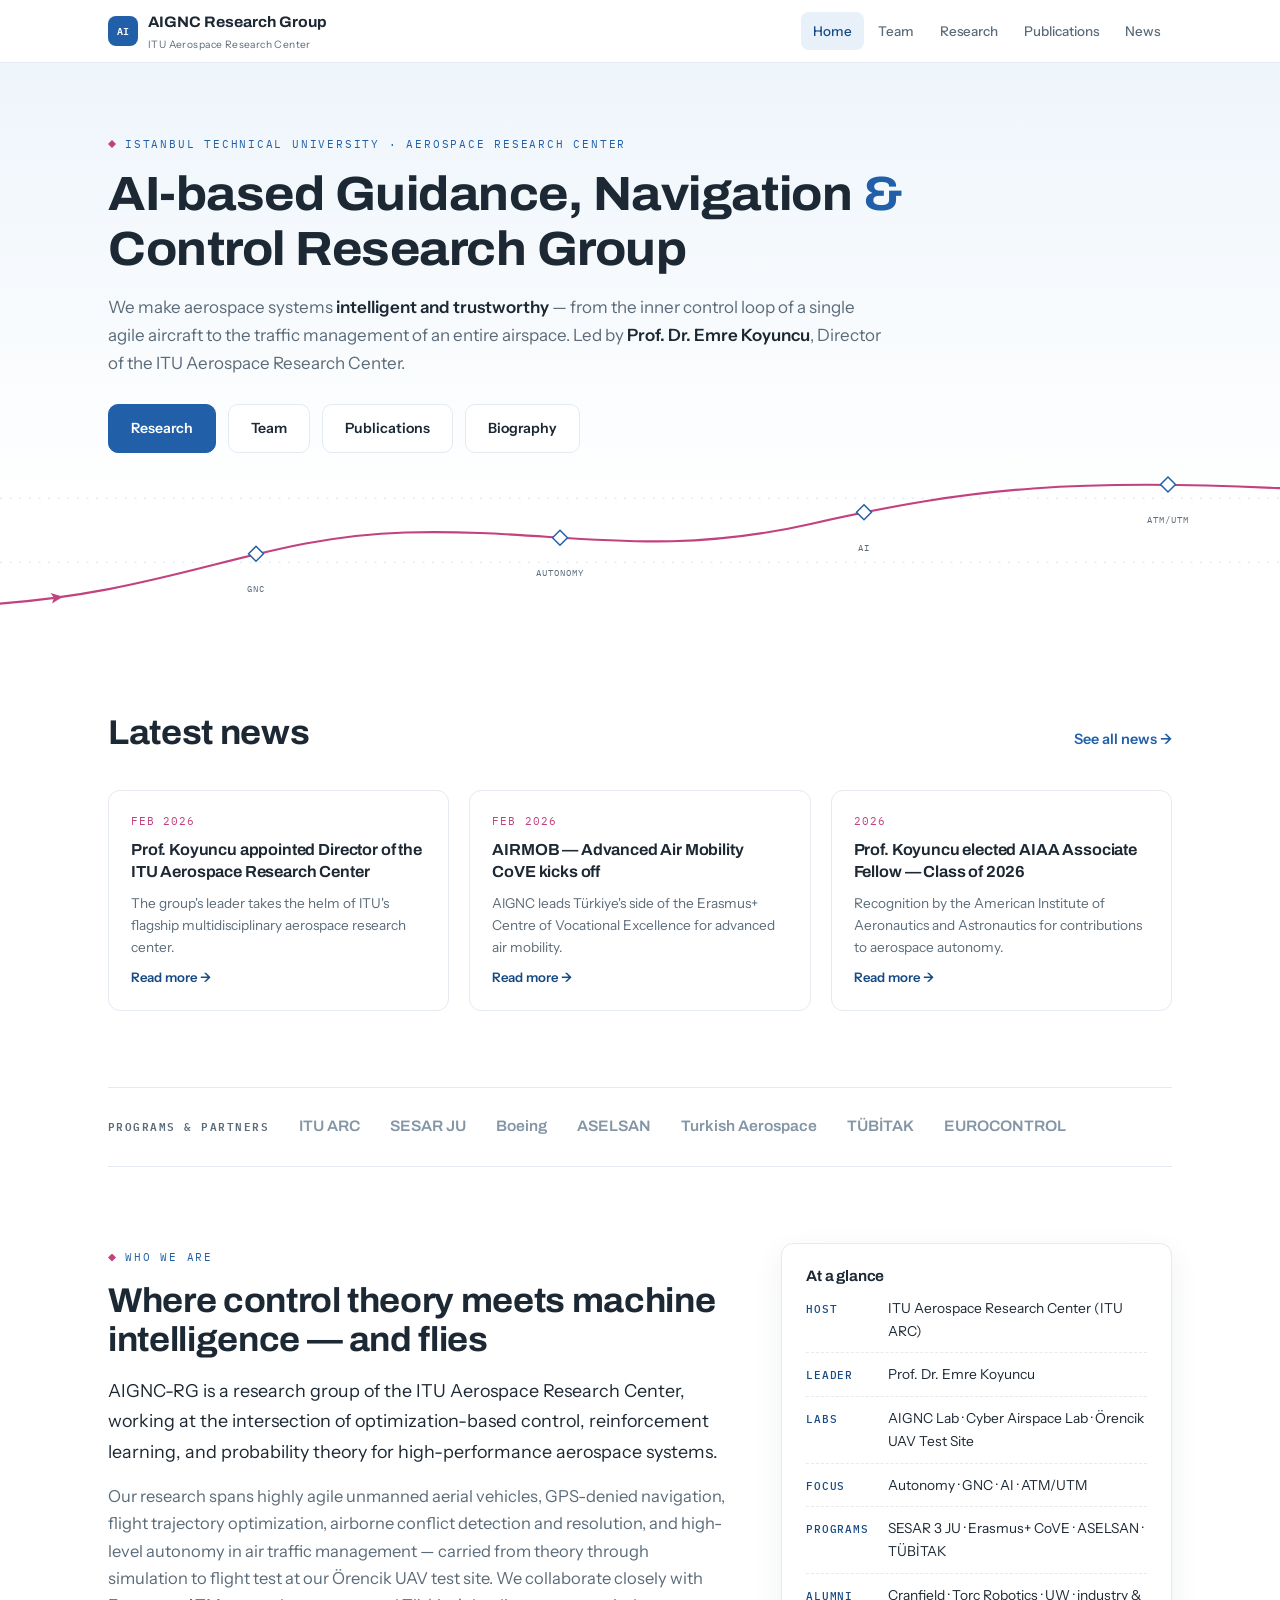
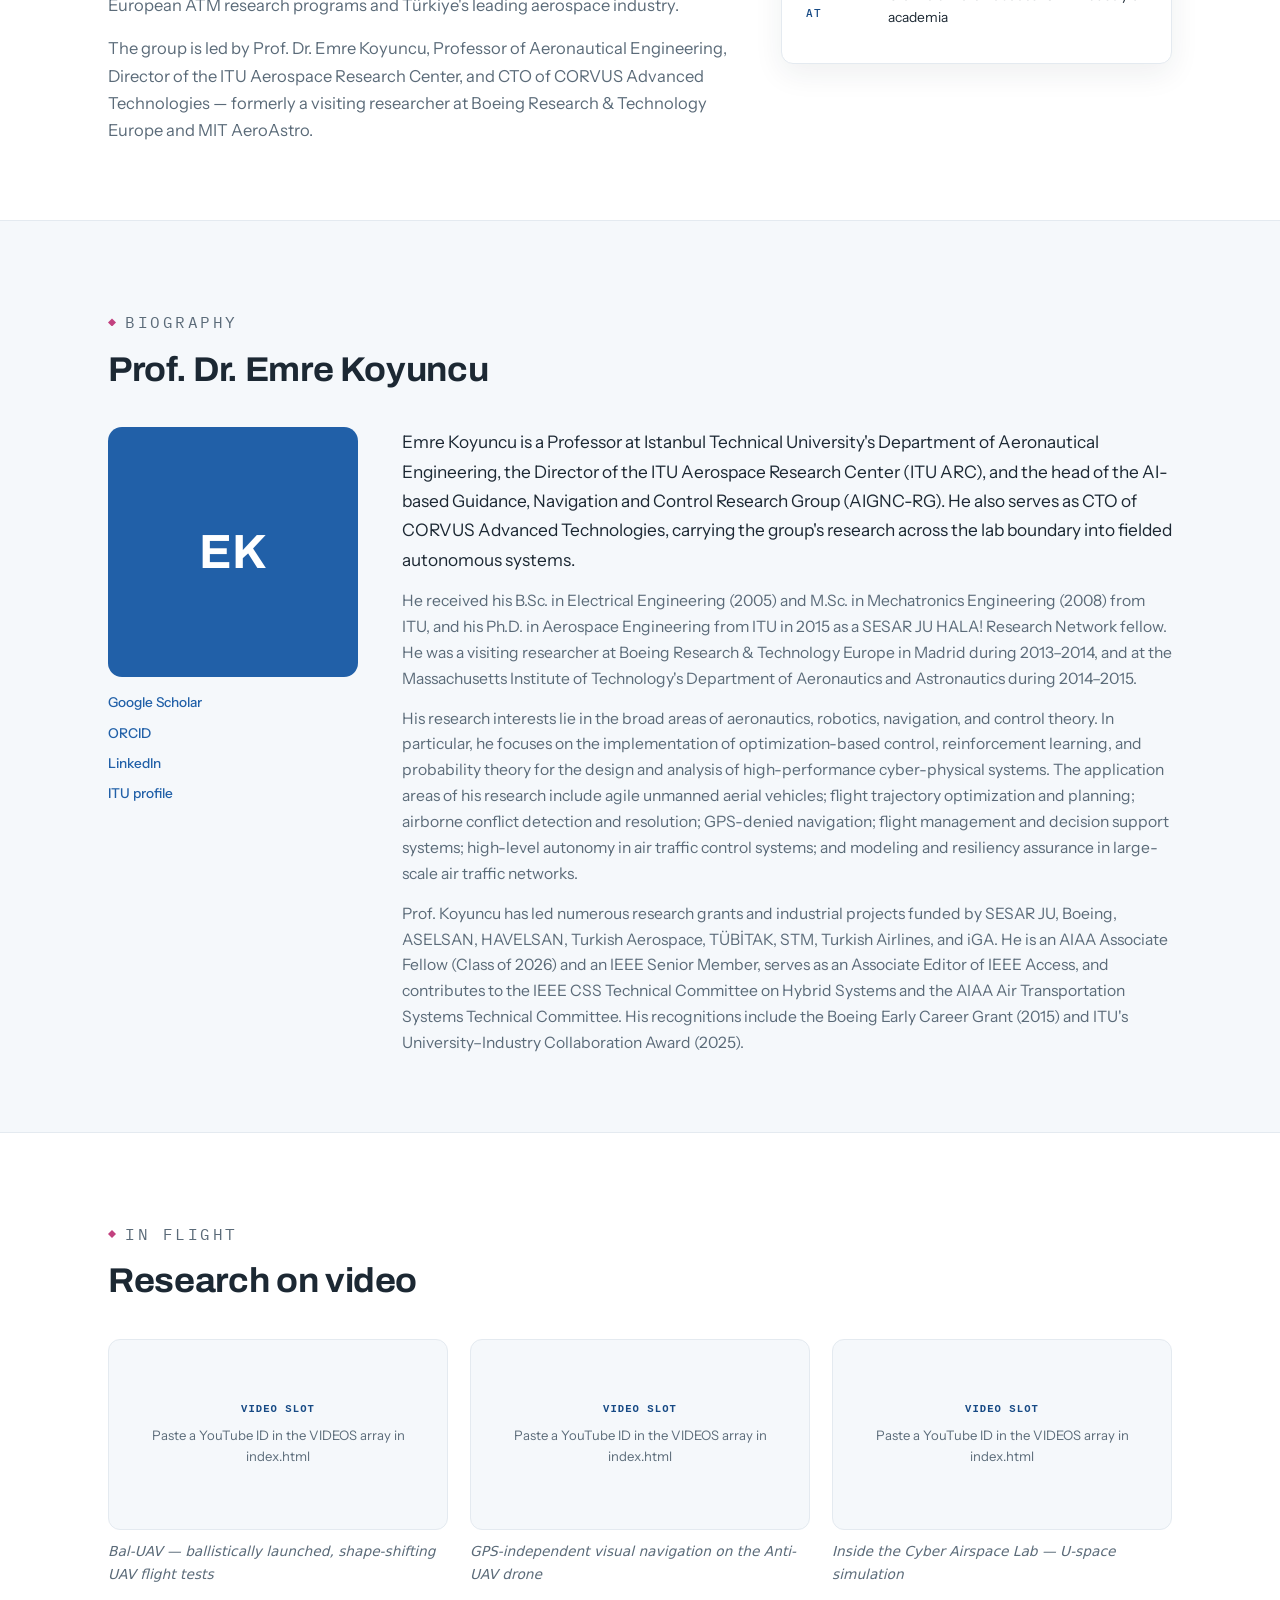
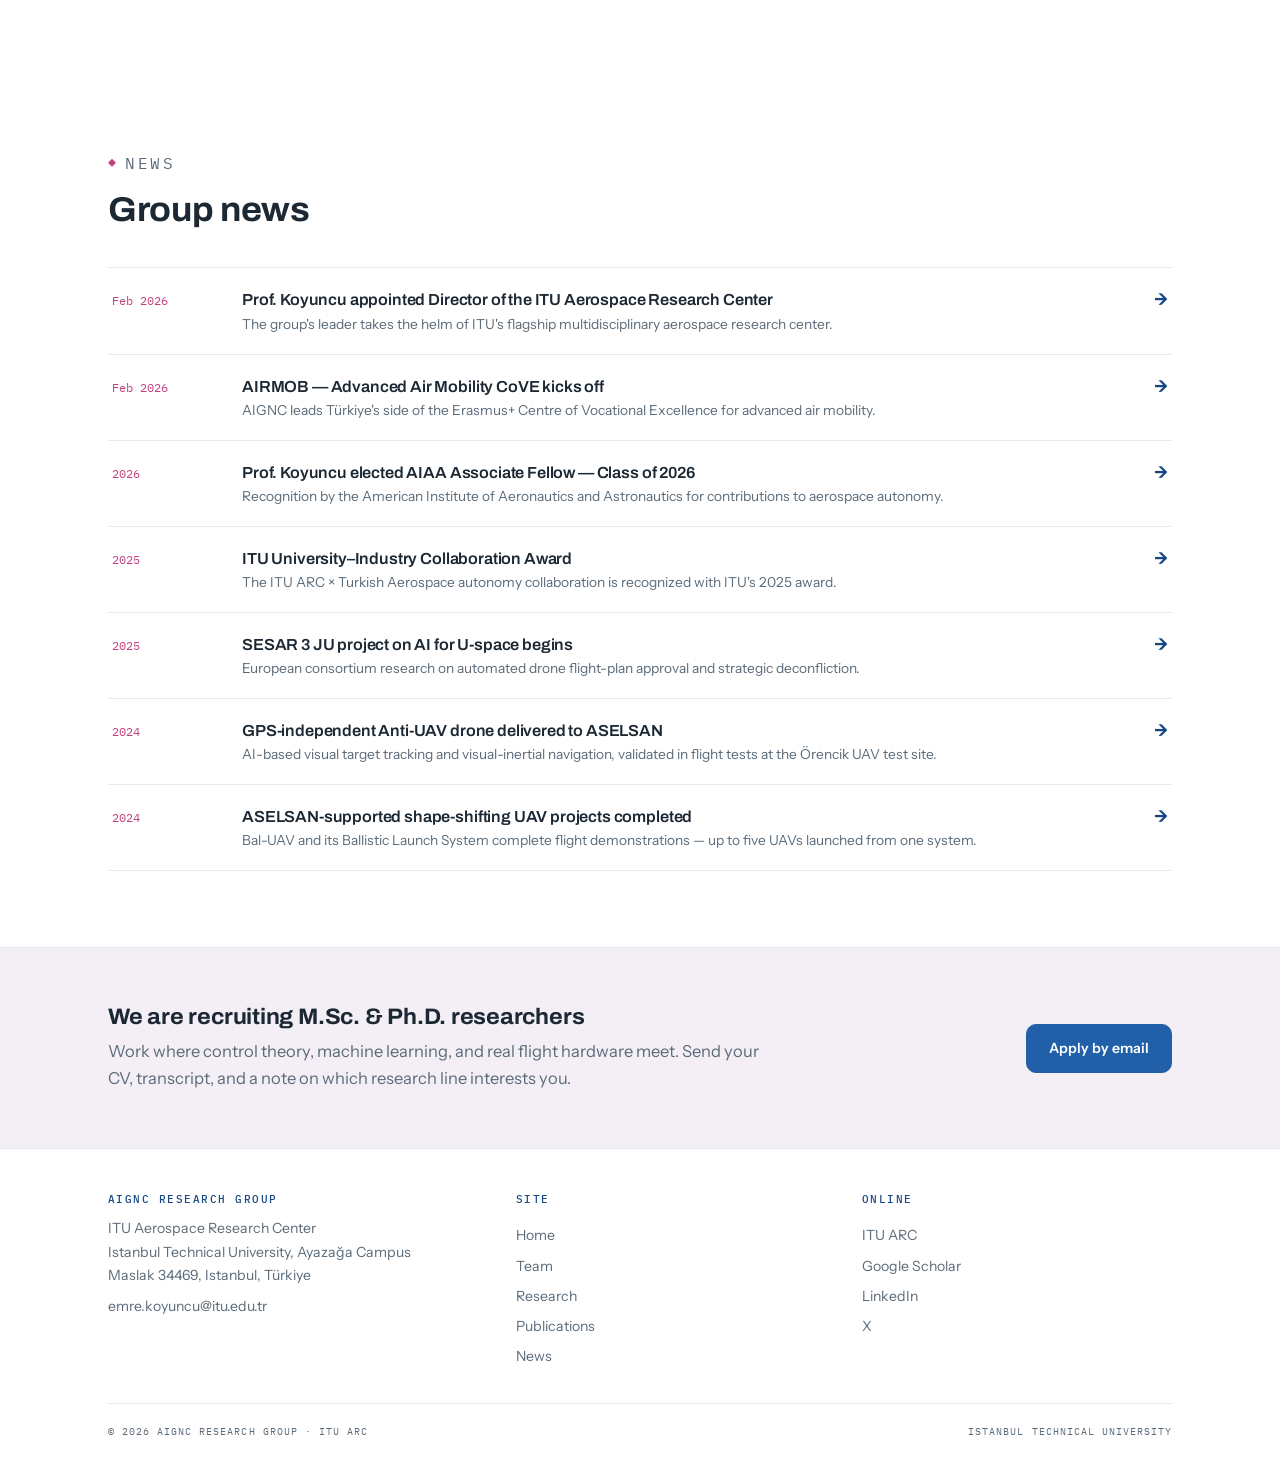
==== commit cbeb0244: "Add files via upload" ====
--- a/index.html
+++ b/index.html
@@ -44,6 +44,7 @@
       <a class="btn primary" href="research.html">Research</a>
       <a class="btn" href="team.html">Team</a>
       <a class="btn" href="publications.html">Publications</a>
+      <a class="btn" href="#bio">Biography</a>
     </div>
   </div>
   <div class="skyband" aria-hidden="true">
@@ -127,8 +128,64 @@
   </div>
 </section>
 
+<!-- ═════════ BIOGRAPHY ═════════ -->
+<section class="alt" id="bio">
+  <div class="wrap">
+    <div class="sec-head reveal">
+      <p class="eyebrow">Biography</p>
+      <h2>Prof. Dr. Emre Koyuncu</h2>
+    </div>
+    <div class="bio-leader">
+      <div class="reveal">
+        <div class="pf lg" data-photo="photos/emre-koyuncu.jpg" data-initials="EK"></div>
+        <div class="quick">
+          <a href="https://scholar.google.com/citations?user=b13mKdoAAAAJ" target="_blank" rel="noopener">Google Scholar</a>
+          <a href="https://orcid.org/0000-0002-0726-4979" target="_blank" rel="noopener">ORCID</a>
+          <a href="https://www.linkedin.com/in/koyuncue/" target="_blank" rel="noopener">LinkedIn</a>
+          <a href="https://research.itu.edu.tr/en/persons/koyuncuem" target="_blank" rel="noopener">ITU profile</a>
+        </div>
+      </div>
+      <div class="bio-text reveal">
+        <p>
+          Emre Koyuncu is a Professor at Istanbul Technical University's Department of Aeronautical
+          Engineering, the Director of the ITU Aerospace Research Center (ITU ARC), and the head of
+          the AI-based Guidance, Navigation and Control Research Group (AIGNC-RG). He also serves
+          as CTO of CORVUS Advanced Technologies, carrying the group's research across the lab
+          boundary into fielded autonomous systems.
+        </p>
+        <p>
+          He received his B.Sc. in Electrical Engineering (2005) and M.Sc. in Mechatronics
+          Engineering (2008) from ITU, and his Ph.D. in Aerospace Engineering from ITU in 2015 as a
+          SESAR JU HALA! Research Network fellow. He was a visiting researcher at Boeing Research
+          &amp; Technology Europe in Madrid during 2013–2014, and at the Massachusetts Institute of
+          Technology's Department of Aeronautics and Astronautics during 2014–2015.
+        </p>
+        <p>
+          His research interests lie in the broad areas of aeronautics, robotics, navigation, and
+          control theory. In particular, he focuses on the implementation of optimization-based
+          control, reinforcement learning, and probability theory for the design and analysis of
+          high-performance cyber-physical systems. The application areas of his research include
+          agile unmanned aerial vehicles; flight trajectory optimization and planning; airborne
+          conflict detection and resolution; GPS-denied navigation; flight management and decision
+          support systems; high-level autonomy in air traffic control systems; and modeling and
+          resiliency assurance in large-scale air traffic networks.
+        </p>
+        <p>
+          Prof. Koyuncu has led numerous research grants and industrial projects funded by
+          SESAR JU, Boeing, ASELSAN, HAVELSAN, Turkish Aerospace, TÜBİTAK, STM, Turkish Airlines,
+          and iGA. He is an AIAA Associate Fellow (Class of 2026) and an IEEE Senior Member,
+          serves as an Associate Editor of IEEE Access, and contributes to the IEEE CSS Technical
+          Committee on Hybrid Systems and the AIAA Air Transportation Systems Technical Committee.
+          His recognitions include the Boeing Early Career Grant (2015) and ITU's
+          University–Industry Collaboration Award (2025).
+        </p>
+      </div>
+    </div>
+  </div>
+</section>
+
 <!-- ═════════ VIDEOS ═════════ -->
-<section class="alt" id="videos">
+<section id="videos">
   <div class="wrap">
     <div class="sec-head reveal">
       <p class="eyebrow">In flight</p>
@@ -255,6 +312,15 @@
   vg.appendChild(f);
 });
 
+/* leader photo with initials fallback */
+document.querySelectorAll('.pf[data-photo]').forEach(el=>{
+  const img=new Image();
+  img.onload=()=>{el.textContent='';el.appendChild(img);};
+  img.onerror=()=>{el.textContent=el.dataset.initials;};
+  img.src=el.dataset.photo; img.alt='Prof. Dr. Emre Koyuncu';
+  el.textContent=el.dataset.initials;
+});
+
 /* footer year, reveals, reduced motion */
 document.getElementById('y').textContent=new Date().getFullYear();
 const io=new IntersectionObserver(es=>{es.forEach(e=>{if(e.isIntersecting){e.target.classList.add('in');io.unobserve(e.target);}})},{threshold:.1});
--- a/styles.css
+++ b/styles.css
@@ -114,6 +114,14 @@
 .host-card .row{display:flex;gap:12px;padding:10px 0;border-top:1px dashed var(--line);font-size:.86rem;align-items:baseline}
 .host-card .row:first-of-type{border-top:none;padding-top:0}
 .host-card .row b{font-family:var(--font-mono);font-size:.66rem;letter-spacing:.08em;color:var(--blue-deep);min-width:70px;text-transform:uppercase;font-weight:500}
+
+/* biography (index.html) */
+.bio-leader{display:grid;grid-template-columns:250px 1fr;gap:44px;align-items:start}
+.bio-leader .pf.lg{width:100%;height:auto;aspect-ratio:1/1;border-radius:14px;font-size:3rem}
+.bio-leader .quick{display:flex;flex-direction:column;gap:8px;margin-top:14px;font-size:.85rem;font-weight:500}
+.bio-text p{font-size:.98rem}
+.bio-text p:first-child{font-size:1.08rem;line-height:1.7}
+.bio-text p+p{margin-top:14px;color:var(--ink-dim)}
 
 /* research / projects / labs (research.html) */
 .themes{display:grid;grid-template-columns:1fr 1fr;gap:22px}
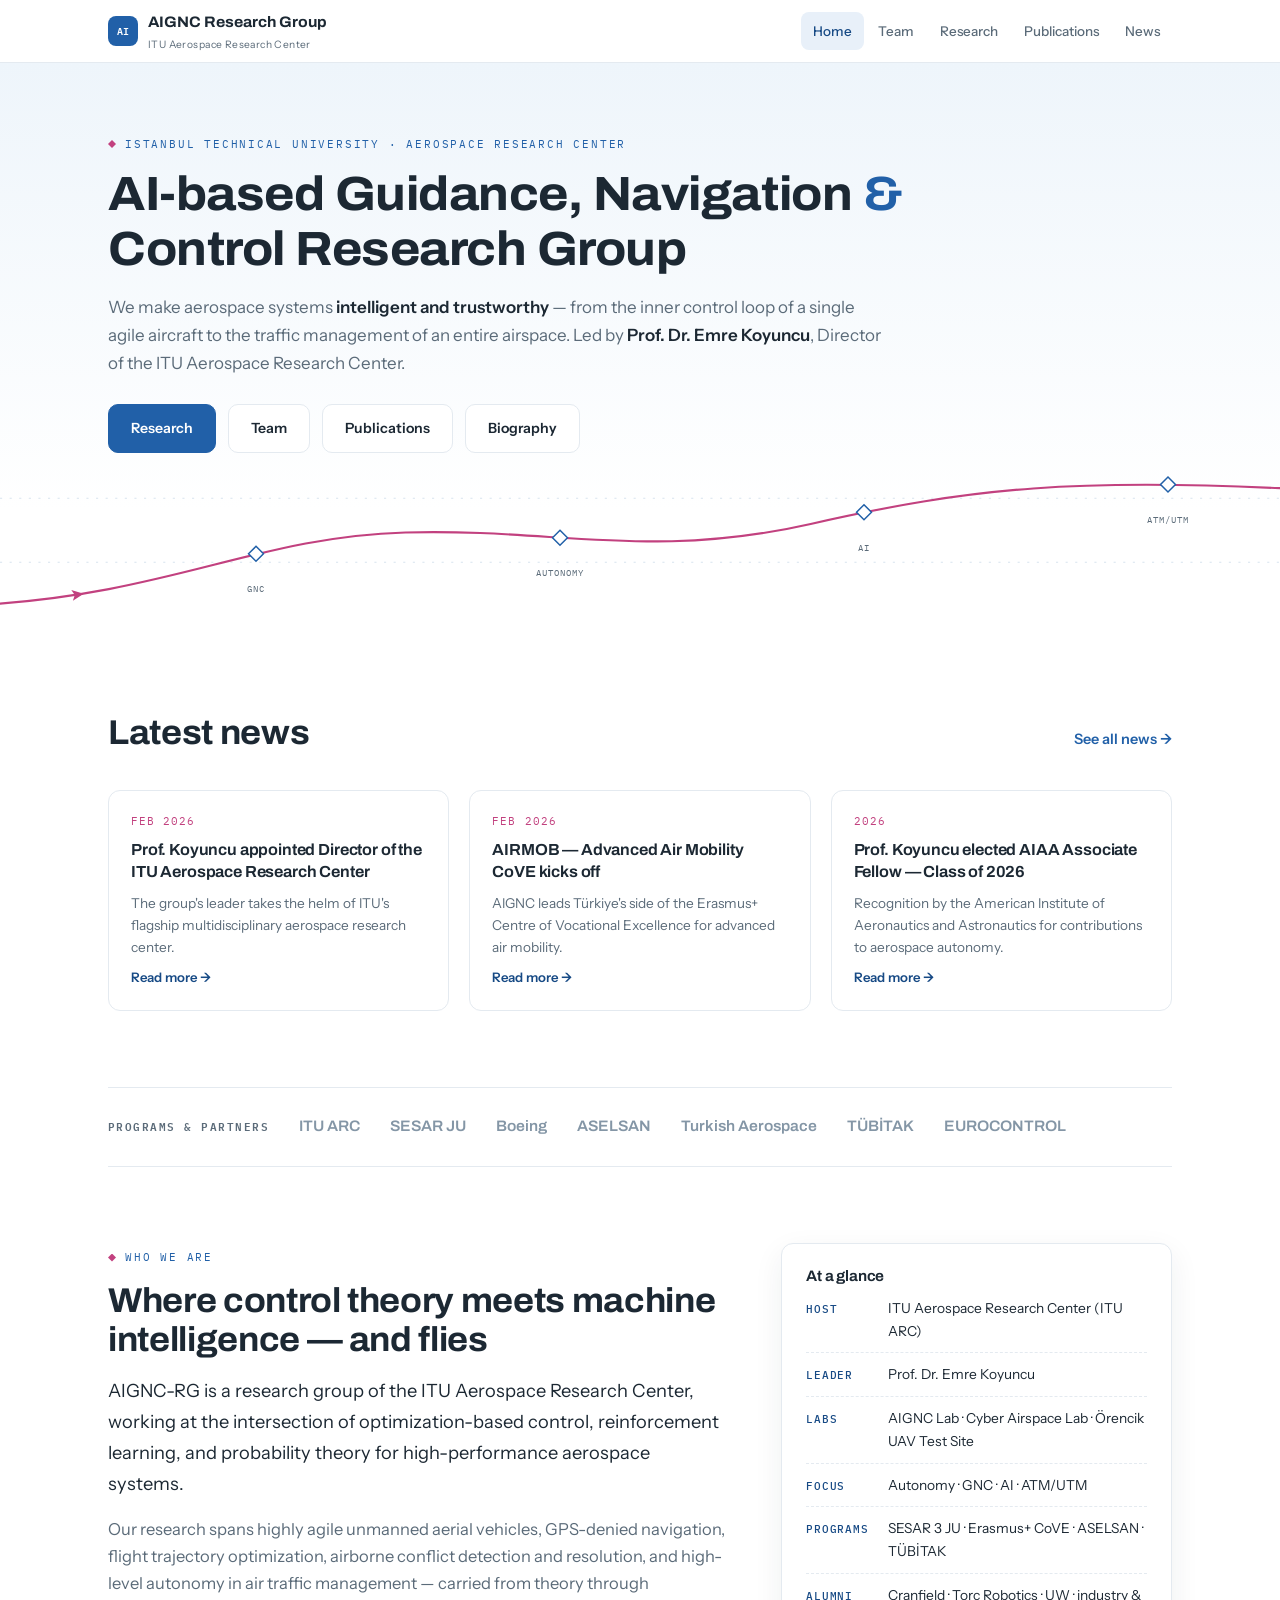
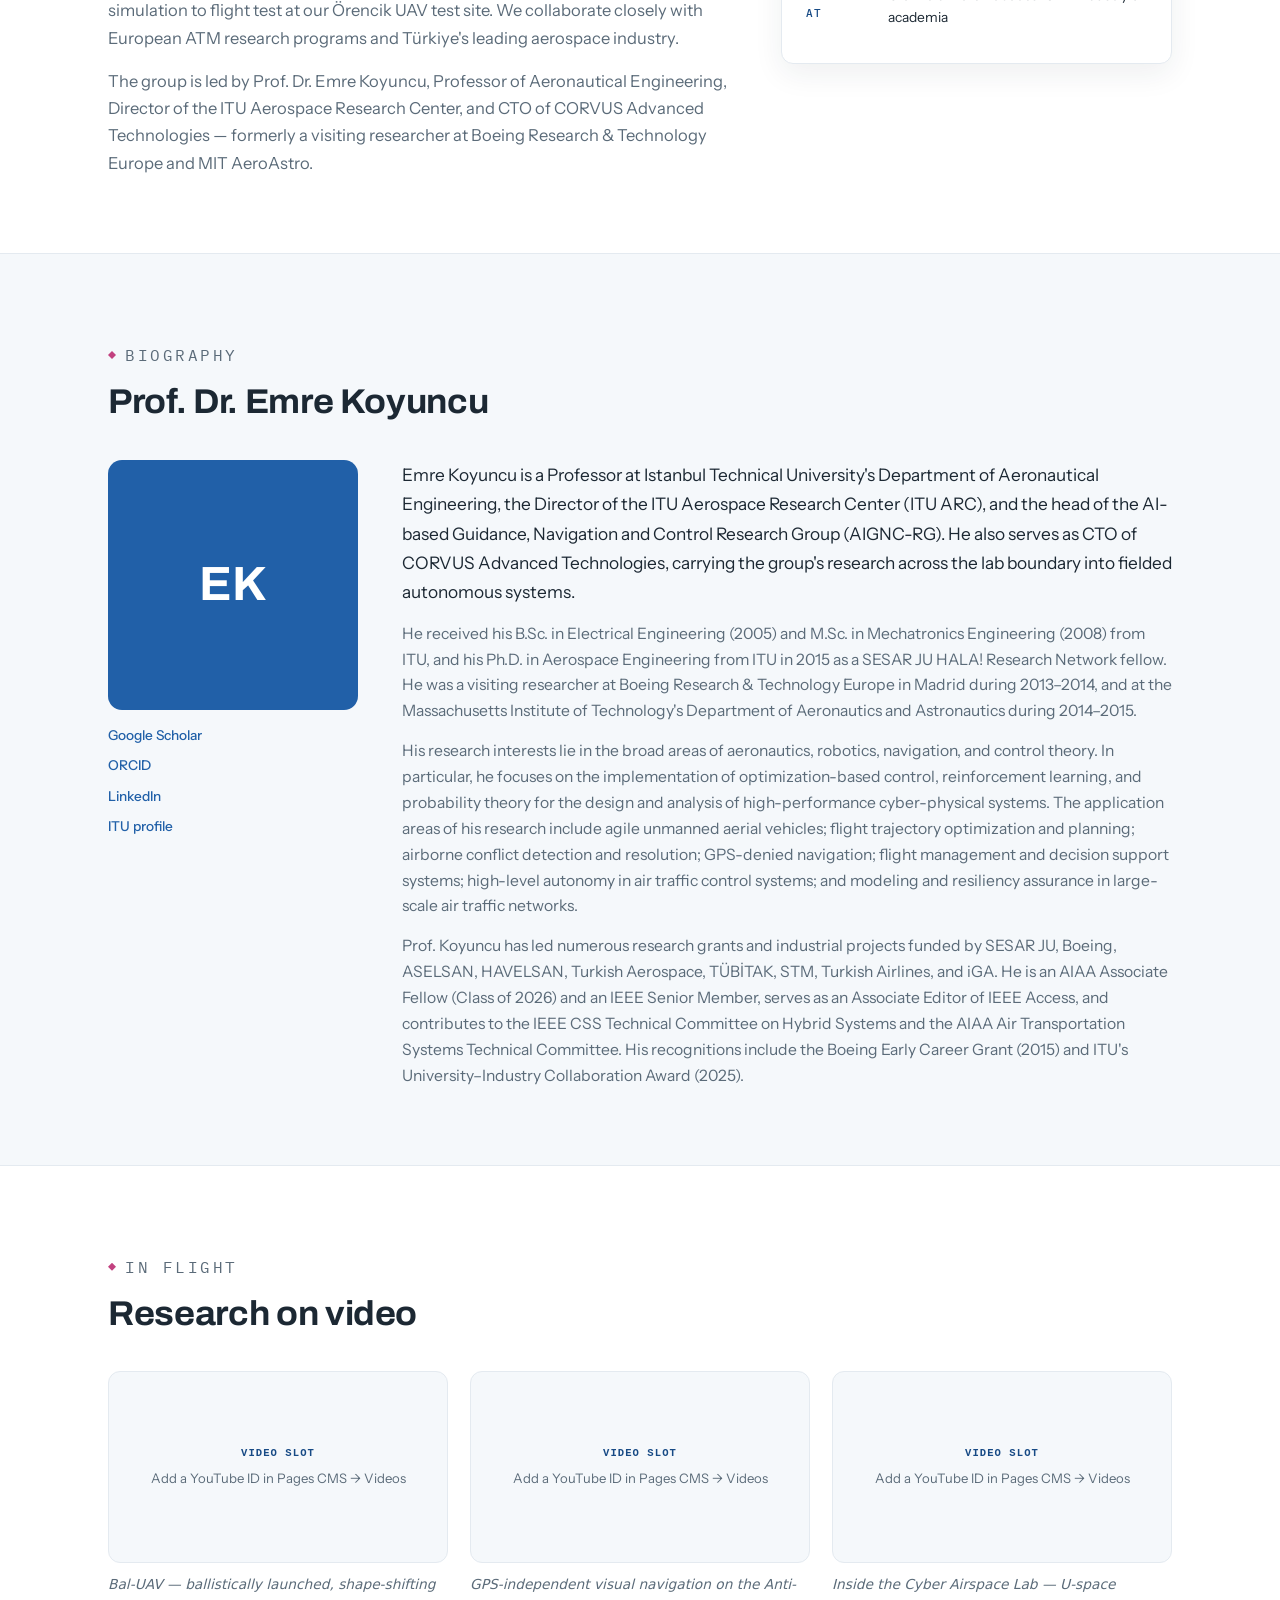
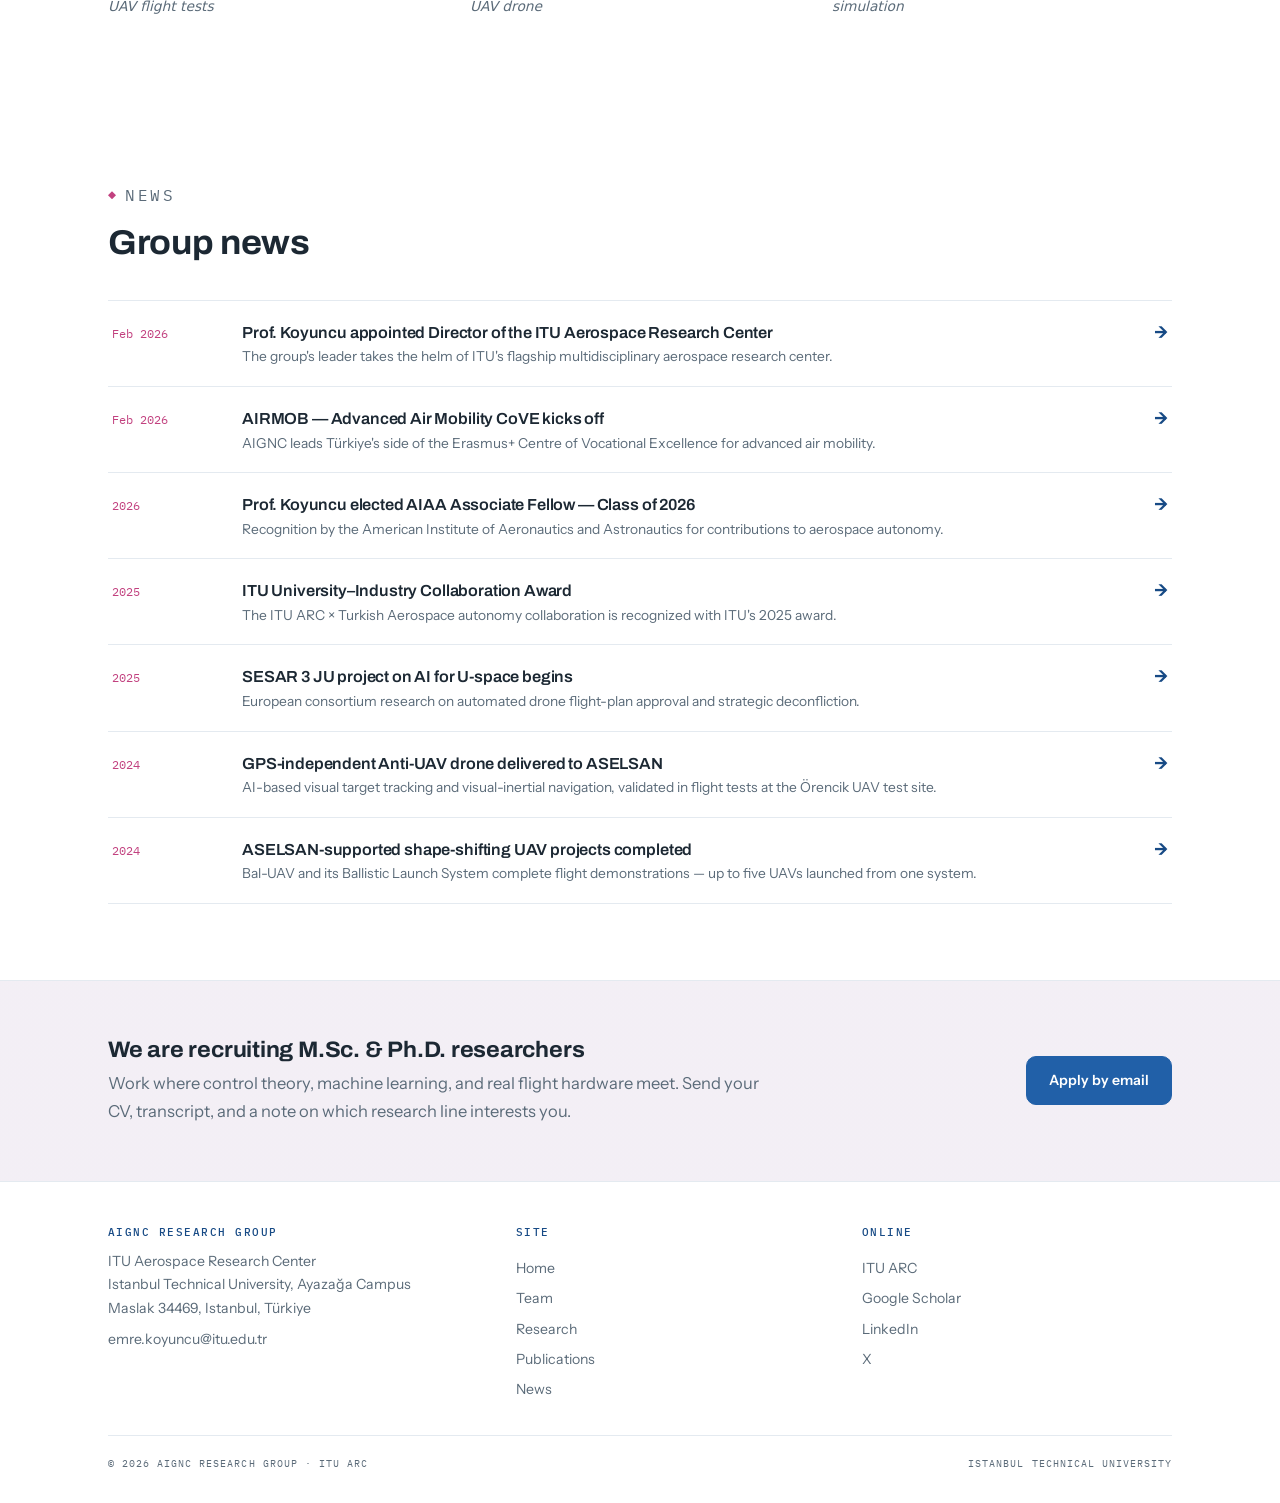
==== commit 57ed1dba: "Add files via upload" ====
--- a/index.html
+++ b/index.html
@@ -98,6 +98,7 @@
     <div class="reveal">
       <p class="eyebrow">Who we are</p>
       <h2>Where control theory meets machine intelligence — and flies</h2>
+      <div class="about-dyn" id="aboutText">
       <p class="lede" style="margin-top:16px">
         AIGNC-RG is a research group of the ITU Aerospace Research Center, working at the
         intersection of optimization-based control, reinforcement learning, and probability
@@ -115,6 +116,7 @@
         Director of the ITU Aerospace Research Center, and CTO of CORVUS Advanced Technologies —
         formerly a visiting researcher at Boeing Research &amp; Technology Europe and MIT AeroAstro.
       </p>
+      </div>
     </div>
     <aside class="host-card reveal">
       <h3>At a glance</h3>
@@ -145,7 +147,7 @@
           <a href="https://research.itu.edu.tr/en/persons/koyuncuem" target="_blank" rel="noopener">ITU profile</a>
         </div>
       </div>
-      <div class="bio-text reveal">
+      <div class="bio-text reveal" id="bioText">
         <p>
           Emre Koyuncu is a Professor at Istanbul Technical University's Department of Aeronautical
           Engineering, the Director of the ITU Aerospace Research Center (ITU ARC), and the head of
@@ -248,87 +250,61 @@
 </footer>
 
 <script>
-/* ── NEWS ────────────────────────────────────────────────────
-   Newest first. Each item: {date, title, blurb, url}.
-   Tip: for LinkedIn items use the post's own link
-   (⋯ menu on the post → "Copy link to post").                */
-const NEWS = [
-  {date:"Feb 2026", title:"Prof. Koyuncu appointed Director of the ITU Aerospace Research Center",
-   blurb:"The group's leader takes the helm of ITU's flagship multidisciplinary aerospace research center.",
-   url:"https://www.linkedin.com/in/koyuncue/"},
-  {date:"Feb 2026", title:"AIRMOB — Advanced Air Mobility CoVE kicks off",
-   blurb:"AIGNC leads Türkiye's side of the Erasmus+ Centre of Vocational Excellence for advanced air mobility.",
-   url:"https://www.linkedin.com/in/koyuncue/"},
-  {date:"2026", title:"Prof. Koyuncu elected AIAA Associate Fellow — Class of 2026",
-   blurb:"Recognition by the American Institute of Aeronautics and Astronautics for contributions to aerospace autonomy.",
-   url:"https://www.linkedin.com/in/koyuncue/"},
-  {date:"2025", title:"ITU University–Industry Collaboration Award",
-   blurb:"The ITU ARC × Turkish Aerospace autonomy collaboration is recognized with ITU's 2025 award.",
-   url:"https://www.linkedin.com/in/koyuncue/"},
-  {date:"2025", title:"SESAR 3 JU project on AI for U-space begins",
-   blurb:"European consortium research on automated drone flight-plan approval and strategic deconfliction.",
-   url:"https://www.linkedin.com/in/koyuncue/"},
-  {date:"2024", title:"GPS-independent Anti-UAV drone delivered to ASELSAN",
-   blurb:"AI-based visual target tracking and visual-inertial navigation, validated in flight tests at the Örencik UAV test site.",
-   url:"https://arc.itu.edu.tr/News/gps-independent-anti-uav-drone-project-delivered-to-aselsan.html"},
-  {date:"2024", title:"ASELSAN-supported shape-shifting UAV projects completed",
-   blurb:"Bal-UAV and its Ballistic Launch System complete flight demonstrations — up to five UAVs launched from one system.",
-   url:"https://arc.itu.edu.tr/News/aselsan-supported-uav-projects-successfully-completed.html"},
-];
-
-/* ── VIDEOS ──────────────────────────────────────────────────
-   Paste the YouTube video ID (the part after watch?v=).
-   Leave "PASTE_YOUTUBE_ID" to show a placeholder card.       */
-const VIDEOS = [
-  {id:"PASTE_YOUTUBE_ID", caption:"Bal-UAV — ballistically launched, shape-shifting UAV flight tests"},
-  {id:"PASTE_YOUTUBE_ID", caption:"GPS-independent visual navigation on the Anti-UAV drone"},
-  {id:"PASTE_YOUTUBE_ID", caption:"Inside the Cyber Airspace Lab — U-space simulation"},
-];
-
-/* render news teaser (first 3) + full list */
-const tz=document.getElementById('newsTeaser');
-NEWS.slice(0,3).forEach(n=>{
-  const a=document.createElement('a'); a.className='ncard reveal'; a.href=n.url;
-  if(n.url.startsWith('http')) {a.target='_blank'; a.rel='noopener';}
-  a.innerHTML=`<span class="date">${n.date}</span><h3>${n.title}</h3><p>${n.blurb}</p><span class="go">Read more →</span>`;
-  tz.appendChild(a);
-});
-const nl=document.getElementById('newsList');
-NEWS.forEach(n=>{
-  const a=document.createElement('a'); a.className='nrow reveal'; a.href=n.url;
-  if(n.url.startsWith('http')) {a.target='_blank'; a.rel='noopener';}
-  a.innerHTML=`<span class="date">${n.date}</span><span><h3>${n.title}</h3><p>${n.blurb}</p></span><span class="arr">→</span>`;
-  nl.appendChild(a);
-});
-
-/* render videos */
-const vg=document.getElementById('videoGrid');
-VIDEOS.forEach(v=>{
-  const f=document.createElement('figure'); f.className='vcard reveal';
-  const inner = v.id && !v.id.includes('PASTE')
-    ? `<iframe src="https://www.youtube-nocookie.com/embed/${v.id}?rel=0" title="${v.caption}" loading="lazy" allowfullscreen allow="accelerometer; encrypted-media; picture-in-picture"></iframe>`
-    : `<div class="ph"><span><b>VIDEO SLOT</b>Paste a YouTube ID in the VIDEOS array in index.html</span></div>`;
-  f.innerHTML=`<div class="frame">${inner}</div><figcaption>${v.caption}</figcaption>`;
-  vg.appendChild(f);
-});
-
-/* leader photo with initials fallback */
-document.querySelectorAll('.pf[data-photo]').forEach(el=>{
-  const img=new Image();
-  img.onload=()=>{el.textContent='';el.appendChild(img);};
-  img.onerror=()=>{el.textContent=el.dataset.initials;};
-  img.src=el.dataset.photo; img.alt='Prof. Dr. Emre Koyuncu';
-  el.textContent=el.dataset.initials;
-});
-
-/* footer year, reveals, reduced motion */
-document.getElementById('y').textContent=new Date().getFullYear();
-const io=new IntersectionObserver(es=>{es.forEach(e=>{if(e.isIntersecting){e.target.classList.add('in');io.unobserve(e.target);}})},{threshold:.1});
-document.querySelectorAll('.reveal').forEach(el=>io.observe(el));
-if(window.matchMedia('(prefers-reduced-motion: reduce)').matches){
-  const pm=document.getElementById('planeMotion'); if(pm) pm.remove();
-  const p=document.getElementById('plane'); if(p) p.setAttribute('transform','translate(1060,49)');
-}
+async function jload(p){try{const r=await fetch(p,{cache:'no-cache'});if(!r.ok)throw 0;return await r.json();}catch(e){return null;}}
+function paras(el,txt){if(!el||!txt)return;el.innerHTML='';String(txt).split(/\n\s*\n/).forEach(t=>{t=t.trim();if(!t)return;const p=document.createElement('p');p.textContent=t;el.appendChild(p);});}
+function extLink(a,u){if(u){a.href=u;if(/^https?:/i.test(u)){a.target='_blank';a.rel='noopener';}}else{a.href='#news';}}
+
+(async()=>{
+  const [gen,newsD,vidD]=await Promise.all([
+    jload('data-general.json'), jload('data-news.json'), jload('data-videos.json')
+  ]);
+
+  if(gen){ paras(document.getElementById('aboutText'), gen.about);
+           paras(document.getElementById('bioText'),   gen.bio); }
+
+  const NEWS=(newsD&&Array.isArray(newsD.items)&&newsD.items.length)?newsD.items:[];
+  const tz=document.getElementById('newsTeaser'), nl=document.getElementById('newsList');
+  NEWS.slice(0,3).forEach(n=>{
+    const a=document.createElement('a'); a.className='ncard reveal'; extLink(a,n.url);
+    a.innerHTML='<span class="date"></span><h3></h3><p></p><span class="go">Read more →</span>';
+    a.querySelector('.date').textContent=n.date||''; a.querySelector('h3').textContent=n.title||'';
+    a.querySelector('p').textContent=n.blurb||''; tz.appendChild(a);
+  });
+  NEWS.forEach(n=>{
+    const a=document.createElement('a'); a.className='nrow reveal'; extLink(a,n.url);
+    a.innerHTML='<span class="date"></span><span><h3></h3><p></p></span><span class="arr">→</span>';
+    a.querySelector('.date').textContent=n.date||''; a.querySelector('h3').textContent=n.title||'';
+    a.querySelector('span > p, p').textContent=n.blurb||''; nl.appendChild(a);
+  });
+
+  const VIDEOS=(vidD&&Array.isArray(vidD.items)&&vidD.items.length)?vidD.items:[];
+  const vg=document.getElementById('videoGrid');
+  VIDEOS.forEach(v=>{
+    const f=document.createElement('figure'); f.className='vcard reveal';
+    const ok=v.id&&String(v.id).trim()&&!/PASTE/.test(v.id);
+    f.innerHTML='<div class="frame"></div><figcaption></figcaption>';
+    f.querySelector('.frame').innerHTML= ok
+      ? '<iframe src="https://www.youtube-nocookie.com/embed/'+encodeURIComponent(String(v.id).trim())+'?rel=0" loading="lazy" allowfullscreen allow="accelerometer; encrypted-media; picture-in-picture"></iframe>'
+      : '<div class="ph"><span><b>VIDEO SLOT</b>Add a YouTube ID in Pages CMS → Videos</span></div>';
+    f.querySelector('figcaption').textContent=v.caption||''; vg.appendChild(f);
+  });
+
+  document.querySelectorAll('.pf[data-photo]').forEach(el=>{
+    const img=new Image();
+    img.onload=()=>{el.textContent='';el.appendChild(img);};
+    img.onerror=()=>{el.textContent=el.dataset.initials;};
+    img.src=el.dataset.photo; img.alt='Prof. Dr. Emre Koyuncu';
+    el.textContent=el.dataset.initials;
+  });
+
+  document.getElementById('y').textContent=new Date().getFullYear();
+  const io=new IntersectionObserver(es=>{es.forEach(e=>{if(e.isIntersecting){e.target.classList.add('in');io.unobserve(e.target);}})},{threshold:.1});
+  document.querySelectorAll('.reveal').forEach(el=>io.observe(el));
+  if(matchMedia('(prefers-reduced-motion: reduce)').matches){
+    const pm=document.getElementById('planeMotion'); if(pm) pm.remove();
+    const p=document.getElementById('plane'); if(p) p.setAttribute('transform','translate(1060,49)');
+  }
+})();
 </script>
 </body>
 </html>
--- a/styles.css
+++ b/styles.css
@@ -114,6 +114,11 @@
 .host-card .row{display:flex;gap:12px;padding:10px 0;border-top:1px dashed var(--line);font-size:.86rem;align-items:baseline}
 .host-card .row:first-of-type{border-top:none;padding-top:0}
 .host-card .row b{font-family:var(--font-mono);font-size:.66rem;letter-spacing:.08em;color:var(--blue-deep);min-width:70px;text-transform:uppercase;font-weight:500}
+
+
+/* dynamic about text (filled from data-general.json) */
+.about-dyn p:first-child{font-size:1.14rem;line-height:1.7;margin-top:16px;color:var(--ink)}
+.about-dyn p+p{margin-top:16px;color:var(--ink-dim)}
 
 /* biography (index.html) */
 .bio-leader{display:grid;grid-template-columns:250px 1fr;gap:44px;align-items:start}
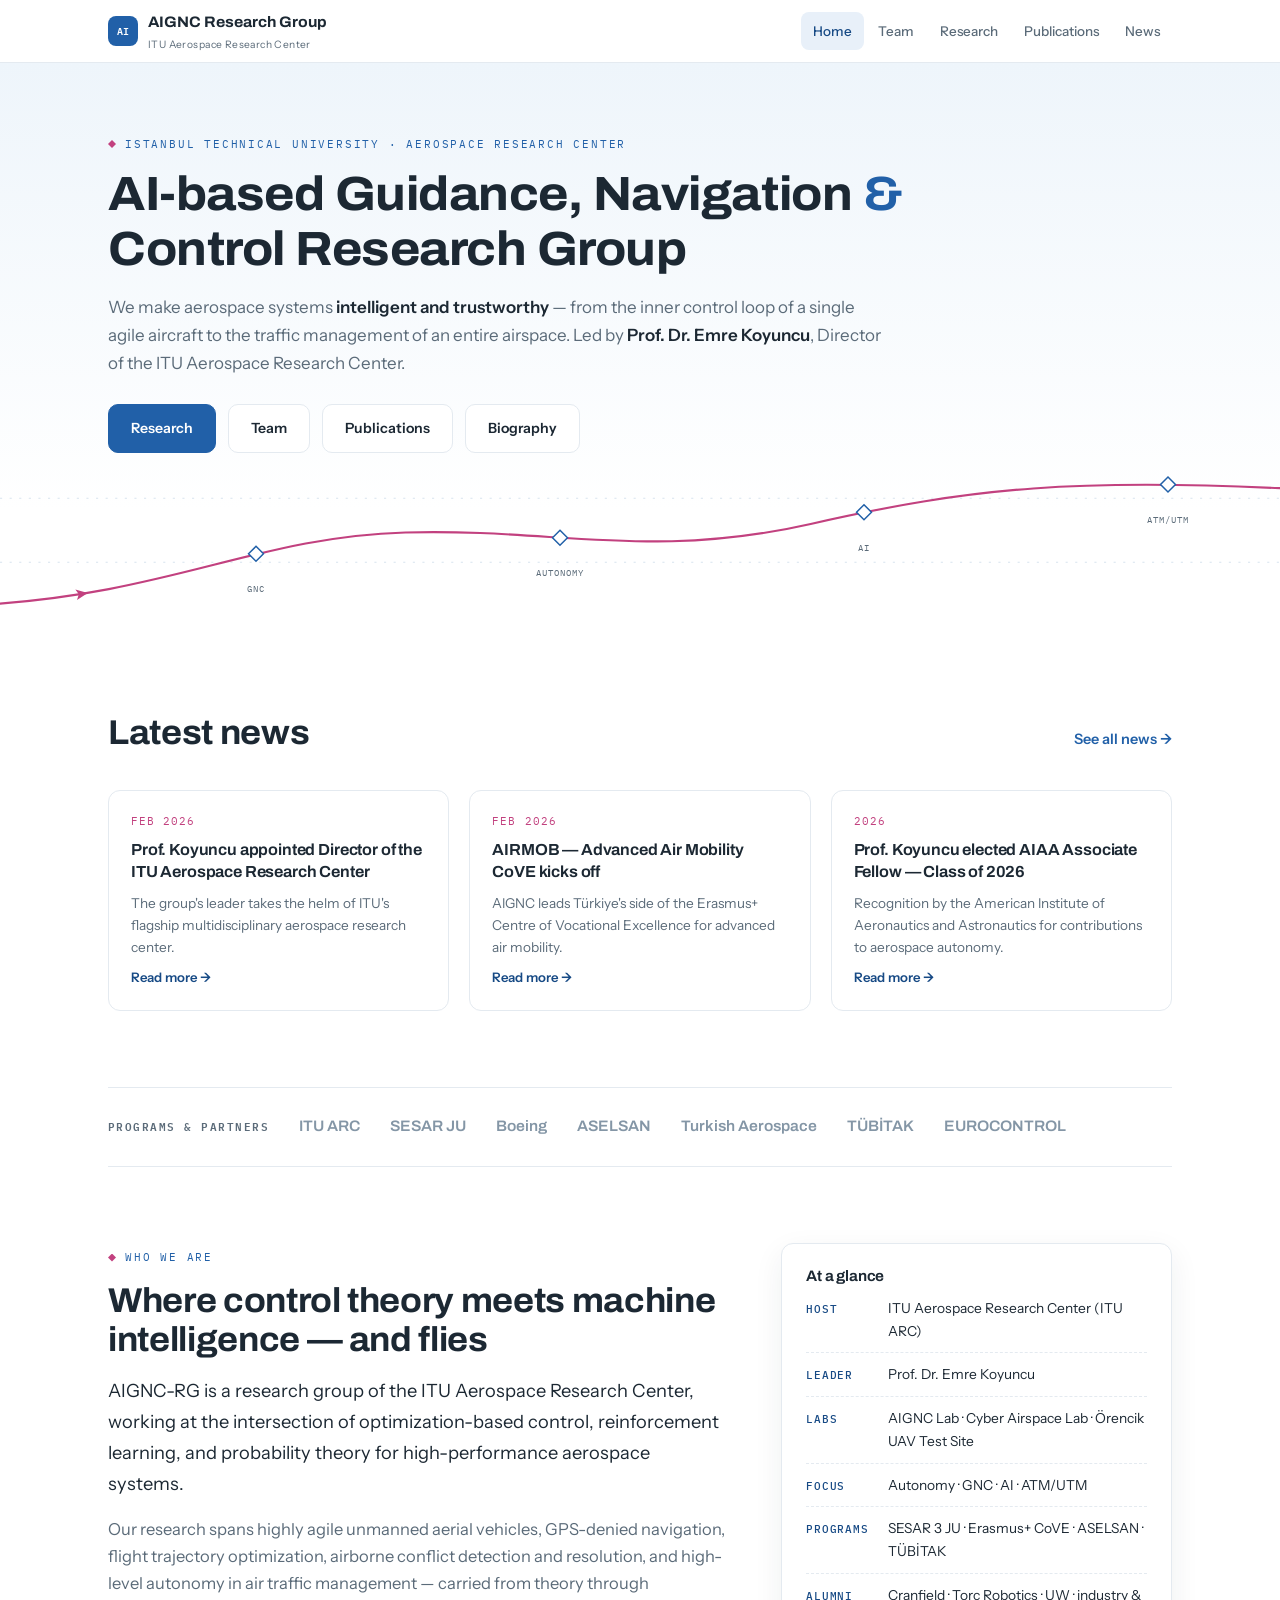
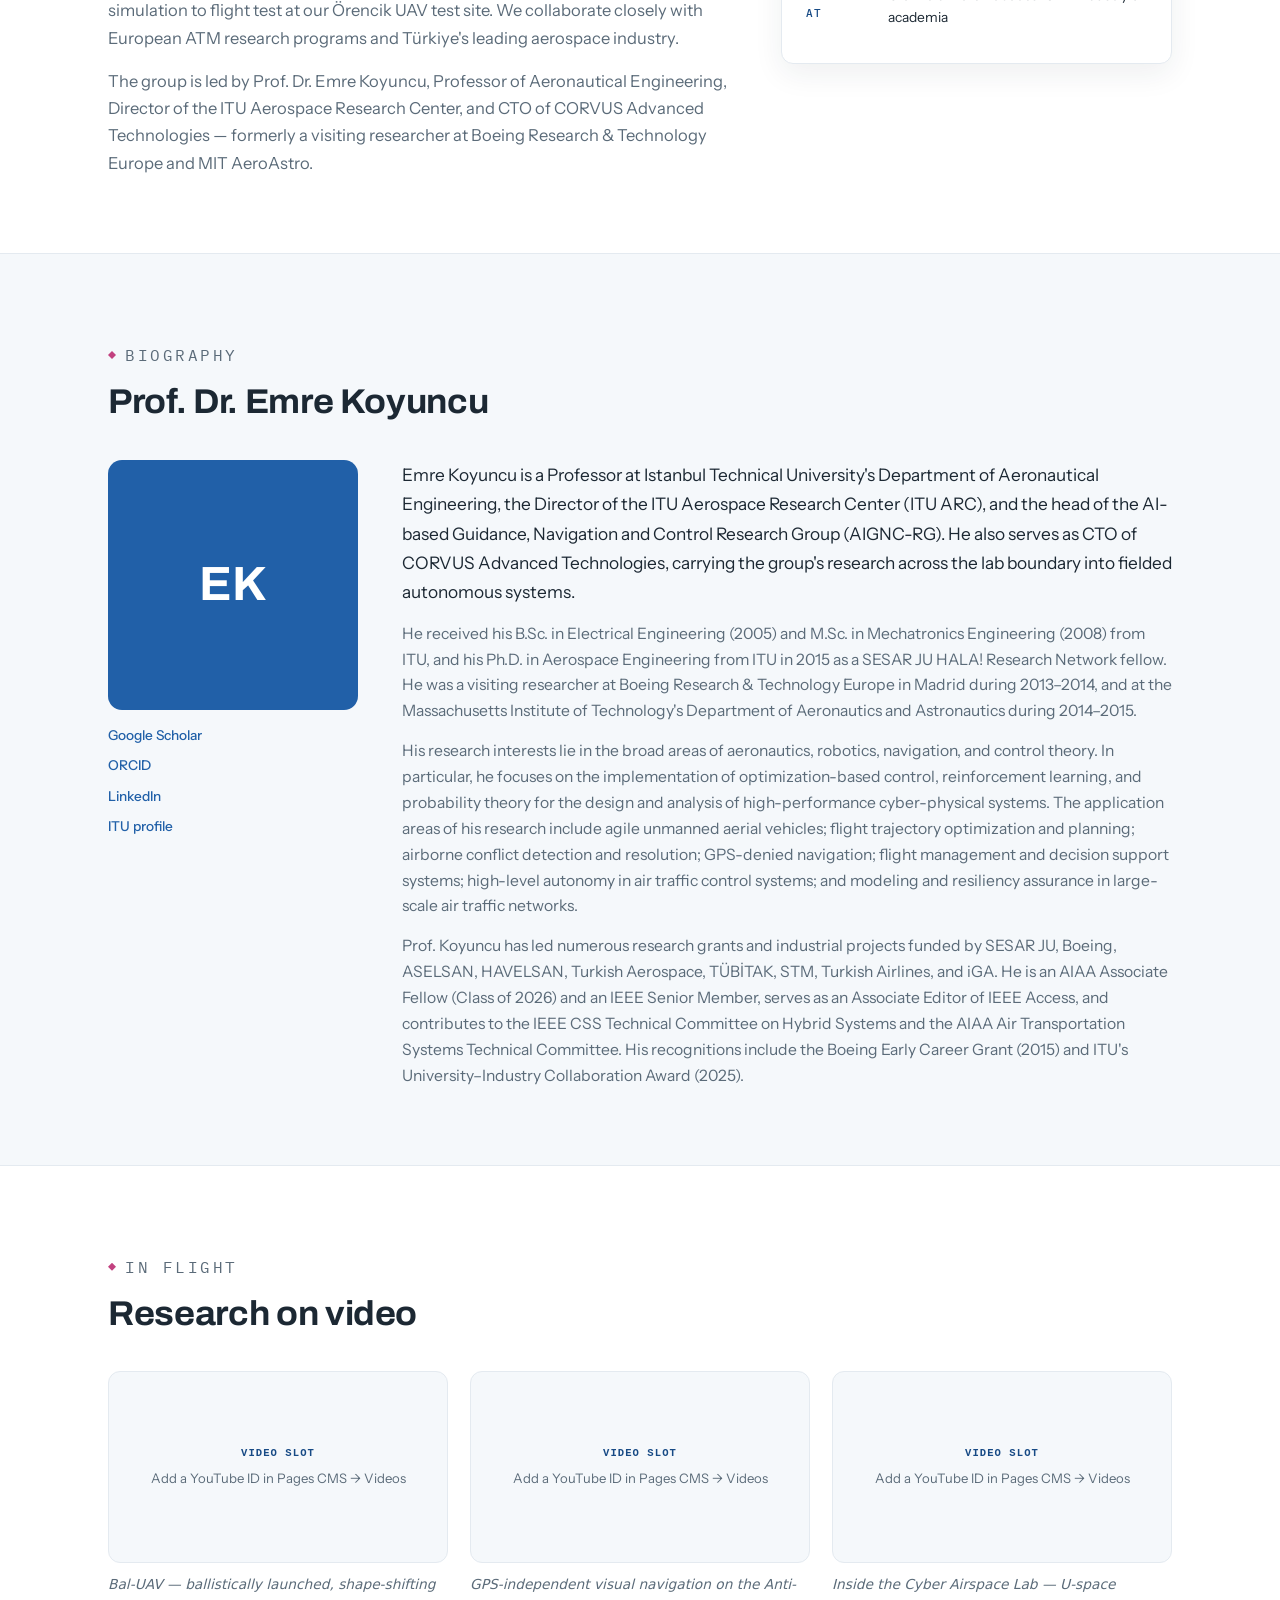
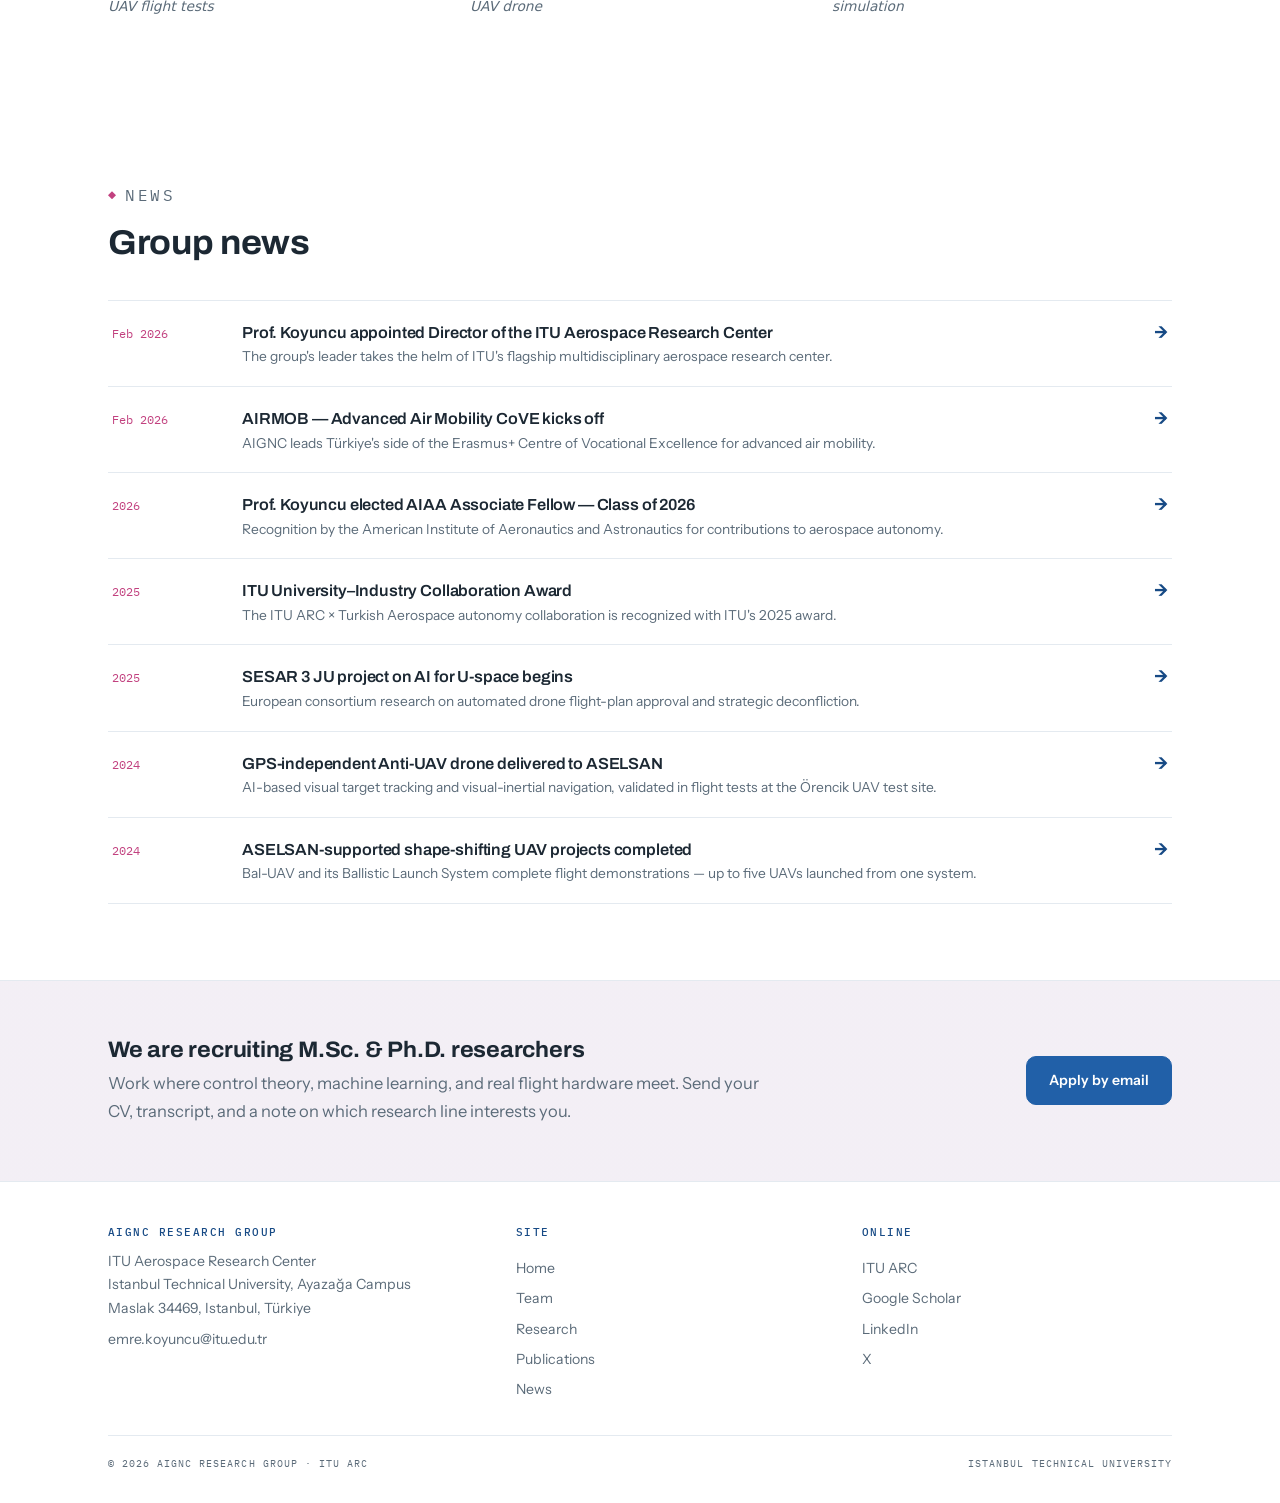
==== commit 78a371d2: "Add files via upload" ====
--- a/index.html
+++ b/index.html
@@ -255,8 +255,8 @@
 function extLink(a,u){if(u){a.href=u;if(/^https?:/i.test(u)){a.target='_blank';a.rel='noopener';}}else{a.href='#news';}}
 
 (async()=>{
-  const [gen,newsD,vidD]=await Promise.all([
-    jload('data-general.json'), jload('data-news.json'), jload('data-videos.json')
+  const [gen,newsD,vidD,teamD]=await Promise.all([
+    jload('data-general.json'), jload('data-news.json'), jload('data-videos.json'), jload('data-team.json')
   ]);
 
   if(gen){ paras(document.getElementById('aboutText'), gen.about);
@@ -289,11 +289,12 @@
     f.querySelector('figcaption').textContent=v.caption||''; vg.appendChild(f);
   });
 
+  if(teamD&&teamD.leader_photo){document.querySelectorAll('.pf[data-photo]').forEach(el=>el.dataset.photo=String(teamD.leader_photo));}
   document.querySelectorAll('.pf[data-photo]').forEach(el=>{
     const img=new Image();
     img.onload=()=>{el.textContent='';el.appendChild(img);};
     img.onerror=()=>{el.textContent=el.dataset.initials;};
-    img.src=el.dataset.photo; img.alt='Prof. Dr. Emre Koyuncu';
+    img.src=String(el.dataset.photo).replace(/^\//,''); img.alt='Prof. Dr. Emre Koyuncu';
     el.textContent=el.dataset.initials;
   });
 
